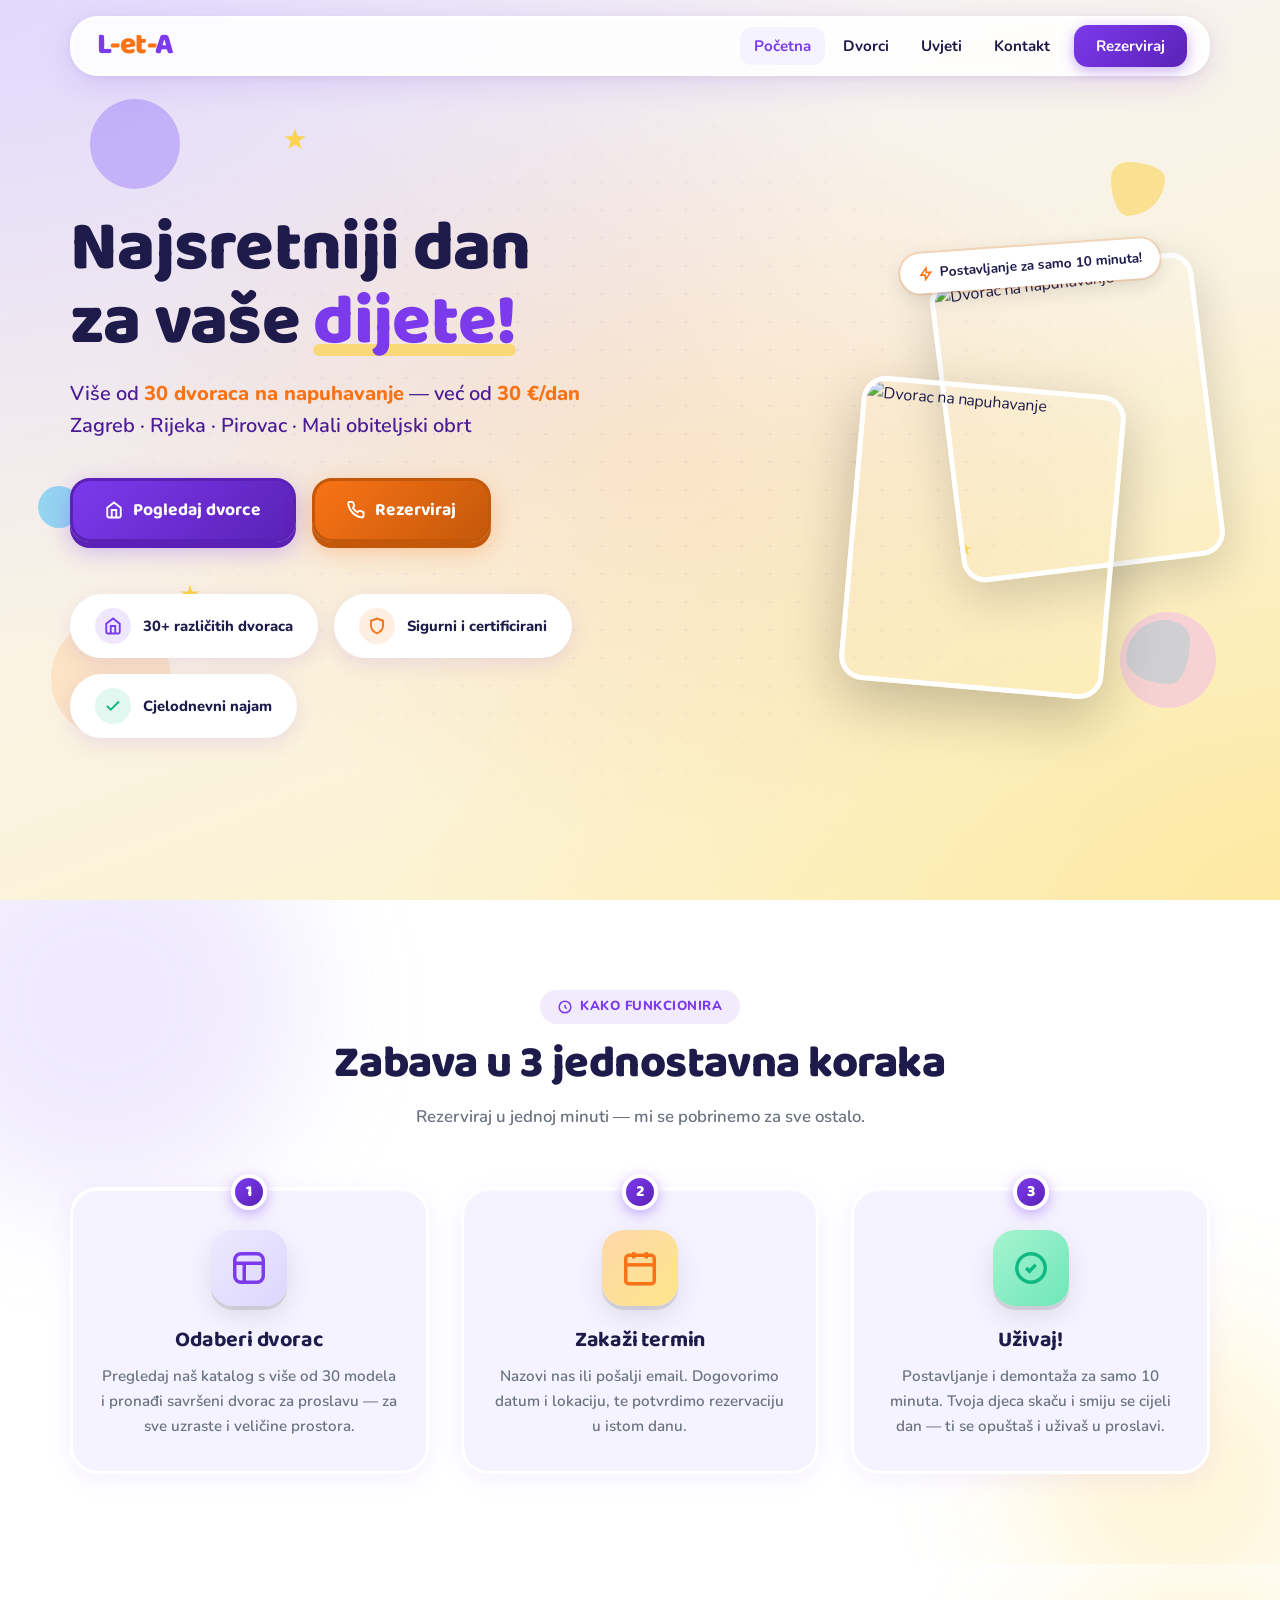
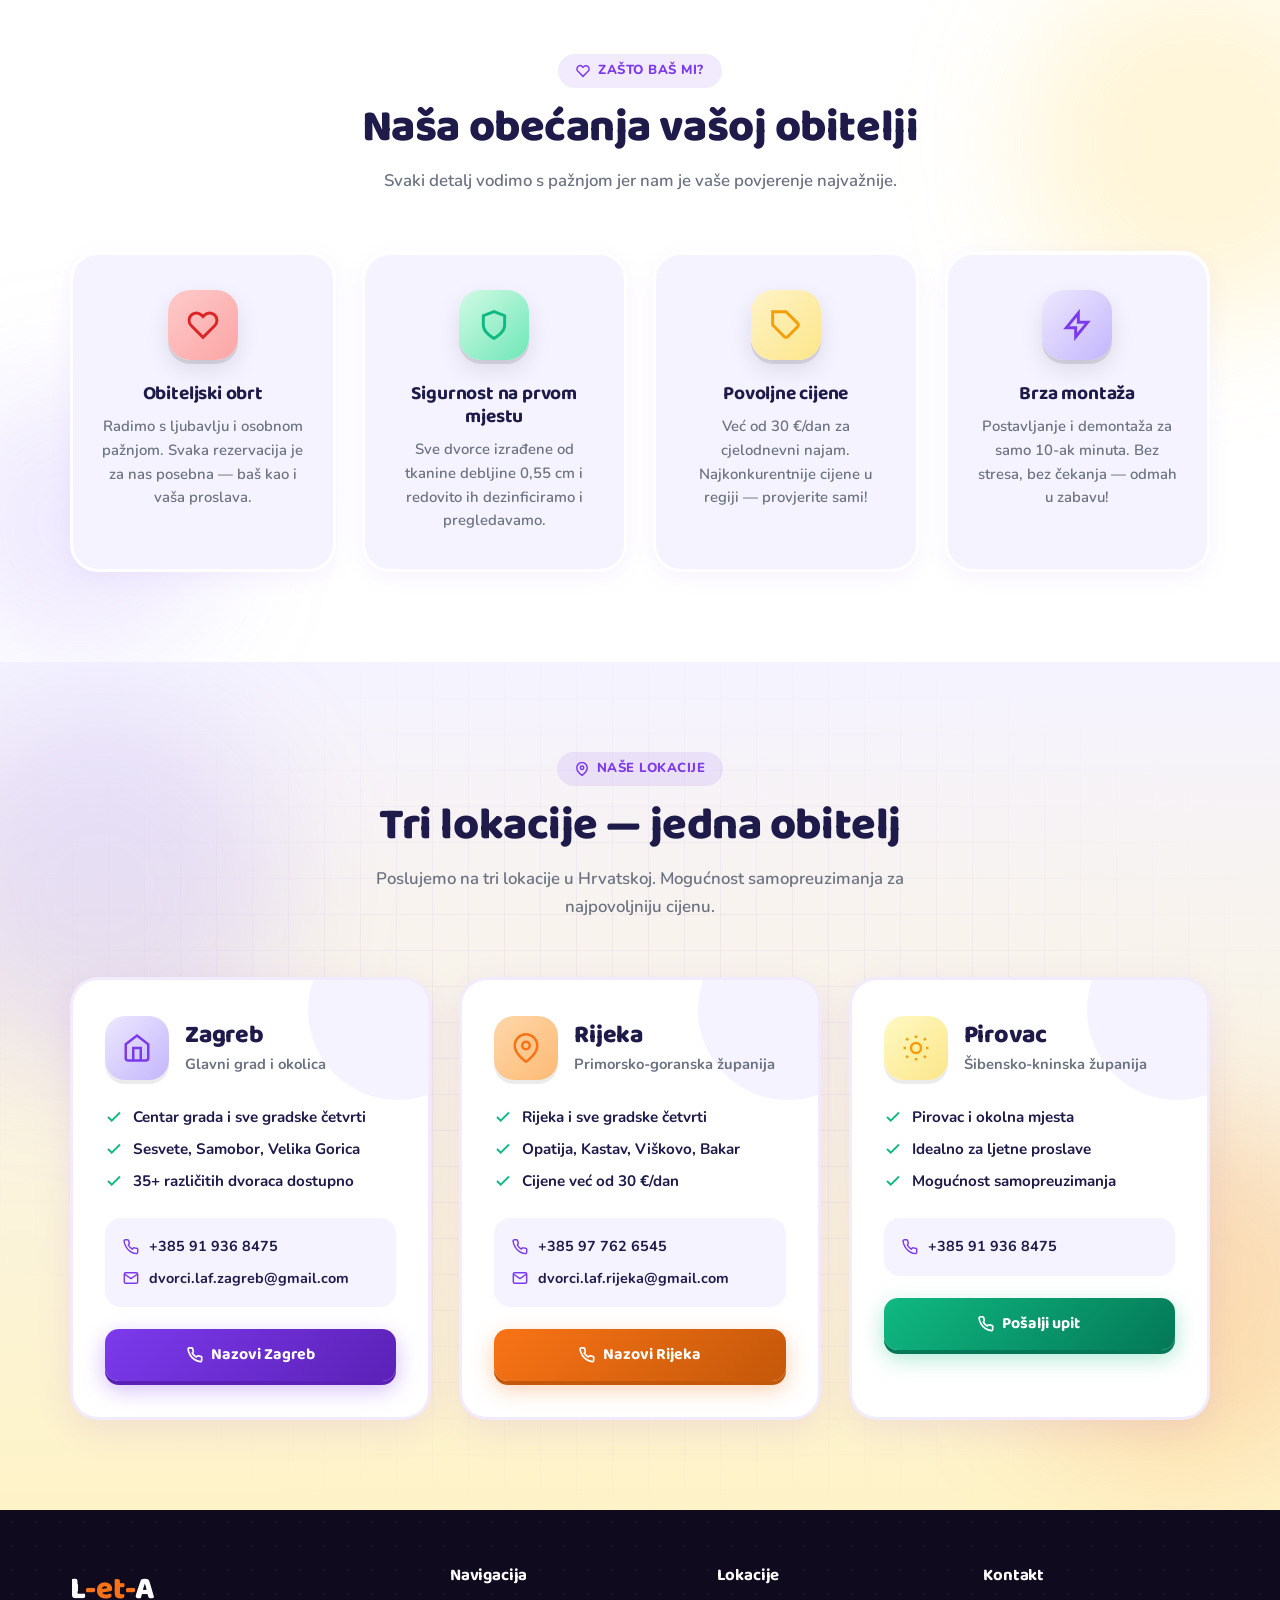
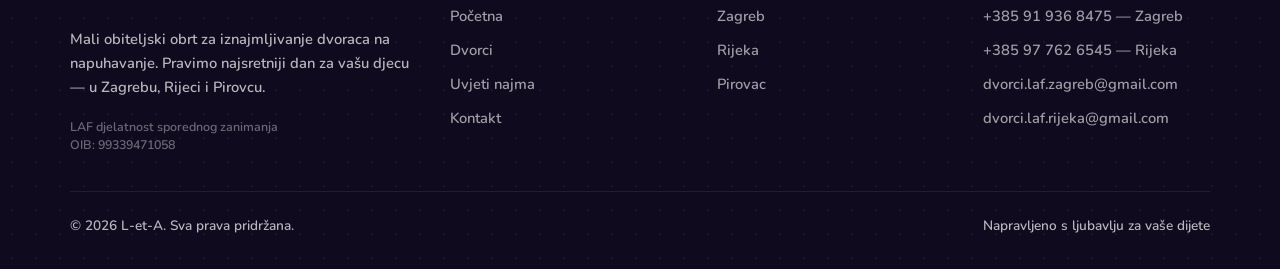
==== index.html @ 86f9cb2e "Add files via upload" ====
<!DOCTYPE html>
<html lang="hr">
<head>
  <meta charset="UTF-8" />
  <meta name="viewport" content="width=device-width, initial-scale=1.0, viewport-fit=cover" />
  <meta name="theme-color" content="#7C3AED" />
  <title>L-et-A — Dvorci na napuhavanje | Zagreb · Rijeka · Pirovac</title>
  <meta name="description" content="Najam dvoraca na napuhavanje od 30€/dan. Više od 30 modela. Postavljanje za 10 minuta. Zagreb, Rijeka i Pirovac." />
  <link rel="preconnect" href="https://fonts.googleapis.com" />
  <link rel="preconnect" href="https://fonts.gstatic.com" crossorigin />
  <link href="https://fonts.googleapis.com/css2?family=Baloo+2:wght@500;600;700;800&family=Nunito:wght@400;500;600;700;800&display=swap&subset=latin-ext" rel="stylesheet" />
  <link rel="stylesheet" href="css/style.css" />
</head>
<body>

  <!-- ─── NAVBAR ─── -->
  <nav class="navbar" id="navbar" aria-label="Glavna navigacija">
    <a href="index.html" class="nav-logo">L<span>-et-</span>A</a>
    <ul class="nav-links" id="navLinks">
      <li><a href="index.html" class="active">Početna</a></li>
      <li><a href="katalog.html">Dvorci</a></li>
      <li><a href="uvjeti.html">Uvjeti</a></li>
      <li><a href="kontakt.html">Kontakt</a></li>
      <li><a href="#footer" class="btn-nav">Rezerviraj</a></li>
    </ul>
    <button class="hamburger" id="hamburger" aria-label="Otvori izbornik" aria-expanded="false" aria-controls="navLinks">
      <span></span><span></span><span></span>
    </button>
  </nav>

  <!-- ─── HERO ─── -->
  <section class="hero" id="pocetna">
    <div class="shape shape-1"></div>
    <div class="shape shape-2"></div>
    <div class="shape shape-3"></div>
    <div class="shape shape-4"></div>
    <div class="shape shape-5"></div>
    <div class="shape shape-6"></div>
    <div class="star" style="top:14%;left:22%;animation-delay:0.3s">
      <svg width="26" height="26" viewBox="0 0 24 24"><path d="M12 2l2.4 7.4H22l-6.2 4.5 2.4 7.4L12 17 5.8 21.3l2.4-7.4L2 9.4h7.6z"/></svg>
    </div>
    <div class="star" style="top:28%;right:19%;animation-delay:1.2s">
      <svg width="18" height="18" viewBox="0 0 24 24"><path d="M12 2l2.4 7.4H22l-6.2 4.5 2.4 7.4L12 17 5.8 21.3l2.4-7.4L2 9.4h7.6z"/></svg>
    </div>
    <div class="star" style="bottom:32%;left:14%;animation-delay:0.8s">
      <svg width="22" height="22" viewBox="0 0 24 24"><path d="M12 2l2.4 7.4H22l-6.2 4.5 2.4 7.4L12 17 5.8 21.3l2.4-7.4L2 9.4h7.6z"/></svg>
    </div>
    <div class="star" style="top:60%;right:24%;animation-delay:1.7s">
      <svg width="16" height="16" viewBox="0 0 24 24"><path d="M12 2l2.4 7.4H22l-6.2 4.5 2.4 7.4L12 17 5.8 21.3l2.4-7.4L2 9.4h7.6z"/></svg>
    </div>

    <div class="hero-layout">

      <div class="hero-content fade-up">
        <h1>Najsretniji dan<br>za vaše <span class="accent">dijete!</span></h1>
        <p>Više od <strong>30 dvoraca na napuhavanje</strong> — već od <strong>30 €/dan</strong><br>Zagreb · Rijeka · Pirovac · Mali obiteljski obrt</p>
        <div class="hero-btns">
          <a href="katalog.html" class="btn-primary">
            <svg width="18" height="18" viewBox="0 0 24 24" fill="none" stroke="currentColor" stroke-width="2.5"><path d="M3 9l9-7 9 7v11a2 2 0 0 1-2 2H5a2 2 0 0 1-2-2z"/><polyline points="9 22 9 12 15 12 15 22"/></svg>
            Pogledaj dvorce
          </a>
          <a href="kontakt.html" class="btn-secondary">
            <svg width="18" height="18" viewBox="0 0 24 24" fill="none" stroke="currentColor" stroke-width="2.5"><path d="M22 16.92v3a2 2 0 0 1-2.18 2 19.79 19.79 0 0 1-8.63-3.07A19.5 19.5 0 0 1 4.69 12 19.79 19.79 0 0 1 1.61 3.41 2 2 0 0 1 3.6 1.21h3a2 2 0 0 1 2 1.72 12.84 12.84 0 0 0 .7 2.81 2 2 0 0 1-.45 2.11L7.91 9a16 16 0 0 0 6 6l1.27-1.27a2 2 0 0 1 2.11-.45 12.84 12.84 0 0 0 2.81.7A2 2 0 0 1 22 16.92z"/></svg>
            Rezerviraj
          </a>
        </div>
        <div class="hero-stats">
          <div class="stat-pill">
            <div class="stat-icon" style="background:rgba(124,58,237,0.12)">
              <svg width="18" height="18" viewBox="0 0 24 24" fill="none" stroke="#7C3AED" stroke-width="2.5"><path d="M3 9l9-7 9 7v11a2 2 0 0 1-2 2H5a2 2 0 0 1-2-2z"/><polyline points="9 22 9 12 15 12 15 22"/></svg>
            </div>
            30+ različitih dvoraca
          </div>
          <div class="stat-pill">
            <div class="stat-icon" style="background:rgba(249,115,22,0.12)">
              <svg width="18" height="18" viewBox="0 0 24 24" fill="none" stroke="#F97316" stroke-width="2.5"><path d="M12 22s8-4 8-10V5l-8-3-8 3v7c0 6 8 10 8 10z"/></svg>
            </div>
            Sigurni i certificirani
          </div>
          <div class="stat-pill">
            <div class="stat-icon" style="background:rgba(16,185,129,0.12)">
              <svg width="18" height="18" viewBox="0 0 24 24" fill="none" stroke="#10B981" stroke-width="2.5"><polyline points="20 6 9 17 4 12"/></svg>
            </div>
            Cjelodnevni najam
          </div>
        </div>
      </div>

      <div class="hero-imgs fade-up" style="transition-delay:0.15s">
        <div class="hero-img-stack">
          <img src="images/hero/dvorac_16_02.jpg" class="hero-img hero-img-back" alt="Dvorac na napuhavanje" loading="eager" />
          <img src="images/hero/dvorac_03_02.jpg" class="hero-img hero-img-front" alt="Dvorac na napuhavanje" loading="eager" />
          <div class="hero-img-badge">
            <svg viewBox="0 0 24 24" fill="none" stroke="currentColor" stroke-width="2.5"><path d="M13 10V3L4 14h7v7l9-11h-7z"/></svg>
            Postavljanje za samo 10 minuta!
          </div>
        </div>
      </div>

    </div>
  </section>

  <!-- ─── HOW IT WORKS ─── -->
  <section class="hiw" id="kako">
    <div class="blob blob-1"></div>
    <div class="blob blob-2"></div>
    <div class="section-inner">
      <div class="section-header fade-up">
        <div class="section-tag">
          <svg width="14" height="14" viewBox="0 0 24 24" fill="none" stroke="currentColor" stroke-width="2.5"><circle cx="12" cy="12" r="10"/><path d="M12 8v4l3 3"/></svg>
          Kako funkcionira
        </div>
        <h2 class="section-title">Zabava u 3 jednostavna koraka</h2>
        <p class="section-sub">Rezerviraj u jednoj minuti — mi se pobrinemo za sve ostalo.</p>
      </div>
      <div class="hiw-grid">
        <div class="hiw-card fade-up" style="transition-delay:0.05s">
          <div class="hiw-step-num">1</div>
          <div class="hiw-icon" style="background:linear-gradient(135deg,#EDE9FE,#DDD6FE)">
            <svg viewBox="0 0 24 24" fill="none" stroke="#7C3AED" stroke-width="2.2"><rect x="3" y="3" width="18" height="18" rx="4"/><path d="M3 9h18M9 21V9"/></svg>
          </div>
          <h3>Odaberi dvorac</h3>
          <p>Pregledaj naš katalog s više od 30 modela i pronađi savršeni dvorac za proslavu — za sve uzraste i veličine prostora.</p>
        </div>
        <div class="hiw-card fade-up" style="transition-delay:0.15s">
          <div class="hiw-step-num">2</div>
          <div class="hiw-icon" style="background:linear-gradient(135deg,#FED7AA,#FDE68A)">
            <svg viewBox="0 0 24 24" fill="none" stroke="#F97316" stroke-width="2.2"><rect x="3" y="4" width="18" height="18" rx="2"/><line x1="16" y1="2" x2="16" y2="6"/><line x1="8" y1="2" x2="8" y2="6"/><line x1="3" y1="10" x2="21" y2="10"/></svg>
          </div>
          <h3>Zakaži termin</h3>
          <p>Nazovi nas ili pošalji email. Dogovorimo datum i lokaciju, te potvrdimo rezervaciju u istom danu.</p>
        </div>
        <div class="hiw-card fade-up" style="transition-delay:0.25s">
          <div class="hiw-step-num">3</div>
          <div class="hiw-icon" style="background:linear-gradient(135deg,#A7F3D0,#6EE7B7)">
            <svg viewBox="0 0 24 24" fill="none" stroke="#10B981" stroke-width="2.2"><path d="M9 12l2 2 4-4m6 2a9 9 0 11-18 0 9 9 0 0118 0z"/></svg>
          </div>
          <h3>Uživaj!</h3>
          <p>Postavljanje i demontaža za samo 10 minuta. Tvoja djeca skaču i smiju se cijeli dan — ti se opuštaš i uživaš u proslavi.</p>
        </div>
      </div>
    </div>
  </section>

  <!-- ─── WHY US ─── -->
  <section class="why">
    <div class="blob blob-1"></div>
    <div class="blob blob-2"></div>
    <div class="section-inner">
      <div class="section-header fade-up">
        <div class="section-tag">
          <svg width="14" height="14" viewBox="0 0 24 24" fill="none" stroke="currentColor" stroke-width="2.5"><path d="M20.84 4.61a5.5 5.5 0 0 0-7.78 0L12 5.67l-1.06-1.06a5.5 5.5 0 0 0-7.78 7.78l1.06 1.06L12 21.23l7.78-7.78 1.06-1.06a5.5 5.5 0 0 0 0-7.78z"/></svg>
          Zašto baš mi?
        </div>
        <h2 class="section-title">Naša obećanja vašoj obitelji</h2>
        <p class="section-sub">Svaki detalj vodimo s pažnjom jer nam je vaše povjerenje najvažnije.</p>
      </div>
      <div class="why-grid">
        <div class="why-card fade-up" style="transition-delay:0.05s">
          <div class="why-icon" style="background:linear-gradient(135deg,#FECACA,#FCA5A5)">
            <svg viewBox="0 0 24 24" fill="none" stroke="#DC2626" stroke-width="2.2"><path d="M20.84 4.61a5.5 5.5 0 0 0-7.78 0L12 5.67l-1.06-1.06a5.5 5.5 0 0 0-7.78 7.78l1.06 1.06L12 21.23l7.78-7.78 1.06-1.06a5.5 5.5 0 0 0 0-7.78z"/></svg>
          </div>
          <h3>Obiteljski obrt</h3>
          <p>Radimo s ljubavlju i osobnom pažnjom. Svaka rezervacija je za nas posebna — baš kao i vaša proslava.</p>
        </div>
        <div class="why-card fade-up" style="transition-delay:0.12s">
          <div class="why-icon" style="background:linear-gradient(135deg,#D1FAE5,#6EE7B7)">
            <svg viewBox="0 0 24 24" fill="none" stroke="#10B981" stroke-width="2.2"><path d="M12 22s8-4 8-10V5l-8-3-8 3v7c0 6 8 10 8 10z"/></svg>
          </div>
          <h3>Sigurnost na prvom mjestu</h3>
          <p>Sve dvorce izrađene od tkanine debljine 0,55 cm i redovito ih dezinficiramo i pregledavamo.</p>
        </div>
        <div class="why-card fade-up" style="transition-delay:0.19s">
          <div class="why-icon" style="background:linear-gradient(135deg,#FEF3C7,#FDE68A)">
            <svg viewBox="0 0 24 24" fill="none" stroke="#F59E0B" stroke-width="2.2"><path d="M20.59 13.41l-7.17 7.17a2 2 0 0 1-2.83 0L2 12V2h10l8.59 8.59a2 2 0 0 1 0 2.82z"/><line x1="7" y1="7" x2="7.01" y2="7"/></svg>
          </div>
          <h3>Povoljne cijene</h3>
          <p>Već od 30 €/dan za cjelodnevni najam. Najkonkurentnije cijene u regiji — provjerite sami!</p>
        </div>
        <div class="why-card fade-up" style="transition-delay:0.26s">
          <div class="why-icon" style="background:linear-gradient(135deg,#EDE9FE,#C4B5FD)">
            <svg viewBox="0 0 24 24" fill="none" stroke="#7C3AED" stroke-width="2.2"><path d="M13 10V3L4 14h7v7l9-11h-7z"/></svg>
          </div>
          <h3>Brza montaža</h3>
          <p>Postavljanje i demontaža za samo 10-ak minuta. Bez stresa, bez čekanja — odmah u zabavu!</p>
        </div>
      </div>
    </div>
  </section>

  <!-- ─── SERVICE AREAS ─── -->
  <section class="areas" id="lokacije">
    <div class="blob blob-1"></div>
    <div class="blob blob-2"></div>
    <div class="section-inner">
      <div class="section-header fade-up">
        <div class="section-tag">
          <svg width="14" height="14" viewBox="0 0 24 24" fill="none" stroke="currentColor" stroke-width="2.5"><path d="M21 10c0 7-9 13-9 13s-9-6-9-13a9 9 0 0 1 18 0z"/><circle cx="12" cy="10" r="3"/></svg>
          Naše lokacije
        </div>
        <h2 class="section-title">Tri lokacije — jedna obitelj</h2>
        <p class="section-sub">Poslujemo na tri lokacije u Hrvatskoj. Mogućnost samopreuzimanja za najpovoljniju cijenu.</p>
      </div>
      <div class="areas-grid">

        <div class="area-card fade-up" style="transition-delay:0.05s">
          <div class="area-card-header">
            <div class="area-icon" style="background:linear-gradient(135deg,#EDE9FE,#C4B5FD)">
              <svg viewBox="0 0 24 24" fill="none" stroke="#7C3AED" stroke-width="2"><path d="M3 9l9-7 9 7v11a2 2 0 0 1-2 2H5a2 2 0 0 1-2-2z"/><polyline points="9 22 9 12 15 12 15 22"/></svg>
            </div>
            <div>
              <h3>Zagreb</h3>
              <p class="area-sub">Glavni grad i okolica</p>
            </div>
          </div>
          <ul class="area-list">
            <li><svg viewBox="0 0 24 24" fill="none" stroke="currentColor" stroke-width="2.5"><polyline points="20 6 9 17 4 12"/></svg>Centar grada i sve gradske četvrti</li>
            <li><svg viewBox="0 0 24 24" fill="none" stroke="currentColor" stroke-width="2.5"><polyline points="20 6 9 17 4 12"/></svg>Sesvete, Samobor, Velika Gorica</li>
            <li><svg viewBox="0 0 24 24" fill="none" stroke="currentColor" stroke-width="2.5"><polyline points="20 6 9 17 4 12"/></svg>35+ različitih dvoraca dostupno</li>
          </ul>
          <div class="area-contact">
            <div class="area-contact-row">
              <svg viewBox="0 0 24 24" fill="none" stroke="currentColor" stroke-width="2.2"><path d="M22 16.92v3a2 2 0 0 1-2.18 2 19.79 19.79 0 0 1-8.63-3.07A19.5 19.5 0 0 1 4.69 12 19.79 19.79 0 0 1 1.61 3.41 2 2 0 0 1 3.6 1.21h3a2 2 0 0 1 2 1.72 12.84 12.84 0 0 0 .7 2.81 2 2 0 0 1-.45 2.11L7.91 9a16 16 0 0 0 6 6l1.27-1.27a2 2 0 0 1 2.11-.45 12.84 12.84 0 0 0 2.81.7A2 2 0 0 1 22 16.92z"/></svg>
              <a href="tel:+385919368475">+385 91 936 8475</a>
            </div>
            <div class="area-contact-row">
              <svg viewBox="0 0 24 24" fill="none" stroke="currentColor" stroke-width="2.2"><path d="M4 4h16c1.1 0 2 .9 2 2v12c0 1.1-.9 2-2 2H4c-1.1 0-2-.9-2-2V6c0-1.1.9-2 2-2z"/><polyline points="22,6 12,13 2,6"/></svg>
              <a href="mailto:dvorci.laf.zagreb@gmail.com">dvorci.laf.zagreb@gmail.com</a>
            </div>
          </div>
          <a href="tel:+385919368475" class="btn-area btn-area-purple">
            <svg width="16" height="16" viewBox="0 0 24 24" fill="none" stroke="currentColor" stroke-width="2.5"><path d="M22 16.92v3a2 2 0 0 1-2.18 2 19.79 19.79 0 0 1-8.63-3.07A19.5 19.5 0 0 1 4.69 12 19.79 19.79 0 0 1 1.61 3.41 2 2 0 0 1 3.6 1.21h3a2 2 0 0 1 2 1.72 12.84 12.84 0 0 0 .7 2.81 2 2 0 0 1-.45 2.11L7.91 9a16 16 0 0 0 6 6l1.27-1.27a2 2 0 0 1 2.11-.45 12.84 12.84 0 0 0 2.81.7A2 2 0 0 1 22 16.92z"/></svg>
            Nazovi Zagreb
          </a>
        </div>

        <div class="area-card fade-up" style="transition-delay:0.15s">
          <div class="area-card-header">
            <div class="area-icon" style="background:linear-gradient(135deg,#FED7AA,#FDBA74)">
              <svg viewBox="0 0 24 24" fill="none" stroke="#F97316" stroke-width="2"><path d="M21 10c0 7-9 13-9 13s-9-6-9-13a9 9 0 0 1 18 0z"/><circle cx="12" cy="10" r="3"/></svg>
            </div>
            <div>
              <h3>Rijeka</h3>
              <p class="area-sub">Primorsko-goranska županija</p>
            </div>
          </div>
          <ul class="area-list">
            <li><svg viewBox="0 0 24 24" fill="none" stroke="currentColor" stroke-width="2.5"><polyline points="20 6 9 17 4 12"/></svg>Rijeka i sve gradske četvrti</li>
            <li><svg viewBox="0 0 24 24" fill="none" stroke="currentColor" stroke-width="2.5"><polyline points="20 6 9 17 4 12"/></svg>Opatija, Kastav, Viškovo, Bakar</li>
            <li><svg viewBox="0 0 24 24" fill="none" stroke="currentColor" stroke-width="2.5"><polyline points="20 6 9 17 4 12"/></svg>Cijene već od 30 €/dan</li>
          </ul>
          <div class="area-contact">
            <div class="area-contact-row">
              <svg viewBox="0 0 24 24" fill="none" stroke="currentColor" stroke-width="2.2"><path d="M22 16.92v3a2 2 0 0 1-2.18 2 19.79 19.79 0 0 1-8.63-3.07A19.5 19.5 0 0 1 4.69 12 19.79 19.79 0 0 1 1.61 3.41 2 2 0 0 1 3.6 1.21h3a2 2 0 0 1 2 1.72 12.84 12.84 0 0 0 .7 2.81 2 2 0 0 1-.45 2.11L7.91 9a16 16 0 0 0 6 6l1.27-1.27a2 2 0 0 1 2.11-.45 12.84 12.84 0 0 0 2.81.7A2 2 0 0 1 22 16.92z"/></svg>
              <a href="tel:+385977626545">+385 97 762 6545</a>
            </div>
            <div class="area-contact-row">
              <svg viewBox="0 0 24 24" fill="none" stroke="currentColor" stroke-width="2.2"><path d="M4 4h16c1.1 0 2 .9 2 2v12c0 1.1-.9 2-2 2H4c-1.1 0-2-.9-2-2V6c0-1.1.9-2 2-2z"/><polyline points="22,6 12,13 2,6"/></svg>
              <a href="mailto:dvorci.laf.rijeka@gmail.com">dvorci.laf.rijeka@gmail.com</a>
            </div>
          </div>
          <a href="tel:+385977626545" class="btn-area btn-area-orange">
            <svg width="16" height="16" viewBox="0 0 24 24" fill="none" stroke="currentColor" stroke-width="2.5"><path d="M22 16.92v3a2 2 0 0 1-2.18 2 19.79 19.79 0 0 1-8.63-3.07A19.5 19.5 0 0 1 4.69 12 19.79 19.79 0 0 1 1.61 3.41 2 2 0 0 1 3.6 1.21h3a2 2 0 0 1 2 1.72 12.84 12.84 0 0 0 .7 2.81 2 2 0 0 1-.45 2.11L7.91 9a16 16 0 0 0 6 6l1.27-1.27a2 2 0 0 1 2.11-.45 12.84 12.84 0 0 0 2.81.7A2 2 0 0 1 22 16.92z"/></svg>
            Nazovi Rijeka
          </a>
        </div>

        <div class="area-card fade-up" style="transition-delay:0.25s">
          <div class="area-card-header">
            <div class="area-icon" style="background:linear-gradient(135deg,#FEF9C3,#FDE68A)">
              <svg viewBox="0 0 24 24" fill="none" stroke="#F59E0B" stroke-width="2"><circle cx="12" cy="12" r="4"/><line x1="12" y1="2" x2="12" y2="4"/><line x1="12" y1="20" x2="12" y2="22"/><line x1="4.22" y1="4.22" x2="5.64" y2="5.64"/><line x1="18.36" y1="18.36" x2="19.78" y2="19.78"/><line x1="2" y1="12" x2="4" y2="12"/><line x1="20" y1="12" x2="22" y2="12"/><line x1="4.22" y1="19.78" x2="5.64" y2="18.36"/><line x1="18.36" y1="5.64" x2="19.78" y2="4.22"/></svg>
            </div>
            <div>
              <h3>Pirovac</h3>
              <p class="area-sub">Šibensko-kninska županija</p>
            </div>
          </div>
          <ul class="area-list">
            <li><svg viewBox="0 0 24 24" fill="none" stroke="currentColor" stroke-width="2.5"><polyline points="20 6 9 17 4 12"/></svg>Pirovac i okolna mjesta</li>
            <li><svg viewBox="0 0 24 24" fill="none" stroke="currentColor" stroke-width="2.5"><polyline points="20 6 9 17 4 12"/></svg>Idealno za ljetne proslave</li>
            <li><svg viewBox="0 0 24 24" fill="none" stroke="currentColor" stroke-width="2.5"><polyline points="20 6 9 17 4 12"/></svg>Mogućnost samopreuzimanja</li>
          </ul>
          <div class="area-contact">
            <div class="area-contact-row">
              <svg viewBox="0 0 24 24" fill="none" stroke="currentColor" stroke-width="2.2"><path d="M22 16.92v3a2 2 0 0 1-2.18 2 19.79 19.79 0 0 1-8.63-3.07A19.5 19.5 0 0 1 4.69 12 19.79 19.79 0 0 1 1.61 3.41 2 2 0 0 1 3.6 1.21h3a2 2 0 0 1 2 1.72 12.84 12.84 0 0 0 .7 2.81 2 2 0 0 1-.45 2.11L7.91 9a16 16 0 0 0 6 6l1.27-1.27a2 2 0 0 1 2.11-.45 12.84 12.84 0 0 0 2.81.7A2 2 0 0 1 22 16.92z"/></svg>
              <a href="tel:+385919368475">+385 91 936 8475</a>
            </div>
          </div>
          <a href="kontakt.html" class="btn-area btn-area-green">
            <svg width="16" height="16" viewBox="0 0 24 24" fill="none" stroke="currentColor" stroke-width="2.5"><path d="M22 16.92v3a2 2 0 0 1-2.18 2 19.79 19.79 0 0 1-8.63-3.07A19.5 19.5 0 0 1 4.69 12 19.79 19.79 0 0 1 1.61 3.41 2 2 0 0 1 3.6 1.21h3a2 2 0 0 1 2 1.72 12.84 12.84 0 0 0 .7 2.81 2 2 0 0 1-.45 2.11L7.91 9a16 16 0 0 0 6 6l1.27-1.27a2 2 0 0 1 2.11-.45 12.84 12.84 0 0 0 2.81.7A2 2 0 0 1 22 16.92z"/></svg>
            Pošalji upit
          </a>
        </div>

      </div>
    </div>
  </section>

  <!-- ─── FOOTER ─── -->
  <footer class="footer" id="footer">
    <div class="footer-inner">
      <div>
        <a href="index.html" class="footer-logo">L<span>-et-</span>A</a>
        <p class="footer-desc">Mali obiteljski obrt za iznajmljivanje dvoraca na napuhavanje. Pravimo najsretniji dan za vašu djecu — u Zagrebu, Rijeci i Pirovcu.</p>
        <p class="footer-business">LAF djelatnost sporednog zanimanja<br>OIB: 99339471058</p>
      </div>
      <div class="footer-col">
        <h4>Navigacija</h4>
        <ul class="footer-links">
          <li><a href="index.html">Početna</a></li>
          <li><a href="katalog.html">Dvorci</a></li>
          <li><a href="uvjeti.html">Uvjeti najma</a></li>
          <li><a href="kontakt.html">Kontakt</a></li>
        </ul>
      </div>
      <div class="footer-col">
        <h4>Lokacije</h4>
        <ul class="footer-links">
          <li><a href="index.html#lokacije">Zagreb</a></li>
          <li><a href="index.html#lokacije">Rijeka</a></li>
          <li><a href="index.html#lokacije">Pirovac</a></li>
        </ul>
      </div>
      <div class="footer-col">
        <h4>Kontakt</h4>
        <ul class="footer-links">
          <li><a href="tel:+385919368475">+385 91 936 8475 — Zagreb</a></li>
          <li><a href="tel:+385977626545">+385 97 762 6545 — Rijeka</a></li>
          <li><a href="mailto:dvorci.laf.zagreb@gmail.com">dvorci.laf.zagreb@gmail.com</a></li>
          <li><a href="mailto:dvorci.laf.rijeka@gmail.com">dvorci.laf.rijeka@gmail.com</a></li>
        </ul>
      </div>
    </div>
    <hr class="footer-divider" />
    <div class="footer-bottom">
      <span>© <span id="year"></span> L-et-A. Sva prava pridržana.</span>
      <span>Napravljeno s ljubavlju za vaše dijete</span>
    </div>
  </footer>

  <script src="js/script.js"></script>
  <script>document.getElementById('year').textContent = new Date().getFullYear();</script>
</body>
</html>
---- css/style.css ----
/* ═══════════════════════════════════════════════
   L-et-A — Shared Stylesheet
   Used across: index, katalog, uvjeti, kontakt
   ═══════════════════════════════════════════════ */

*, *::before, *::after { box-sizing: border-box; margin: 0; padding: 0; }

:root {
  --purple:    #7C3AED;
  --purple-l:  #A78BFA;
  --purple-d:  #5B21B6;
  --purple-xd: #4C1D95;
  --orange:    #F97316;
  --orange-d:  #C4580A;
  --yellow:    #FCD34D;
  --green:     #10B981;
  --green-l:   #6EE7B7;
  --blue:      #38BDF8;
  --pink:      #F0ABFC;
  --bg:        #F5F3FF;
  --bg-2:      #FEF3C7;
  --card-bg:   #FFFFFF;
  --text:      #1E1B4B;
  --text-2:    #4C1D95;
  --muted:     #6B7280;
  --radius:    20px;
  --radius-lg: 28px;
}

html {
  scroll-behavior: smooth;
  -webkit-text-size-adjust: 100%;
}

body {
  font-family: 'Nunito', system-ui, -apple-system, sans-serif;
  background: var(--bg);
  color: var(--text);
  overflow-x: hidden;
  -webkit-font-smoothing: antialiased;
  font-size: 16px;
  line-height: 1.5;
}

h1, h2, h3, h4, h5 {
  font-family: 'Baloo 2', 'Nunito', sans-serif;
  font-weight: 700;
  letter-spacing: -0.01em;
  line-height: 1.2;
}

img { max-width: 100%; display: block; }
button { font-family: inherit; }
a { color: inherit; }

/* ─── NAVBAR ─── */
.navbar {
  position: fixed; top: 16px; left: 50%; transform: translateX(-50%);
  width: calc(100% - 32px); max-width: 1140px;
  background: rgba(255,255,255,0.88);
  backdrop-filter: blur(18px);
  -webkit-backdrop-filter: blur(18px);
  border: 3px solid #fff;
  border-radius: var(--radius-lg);
  box-shadow: 0 8px 32px rgba(124,58,237,0.15), 0 2px 8px rgba(0,0,0,0.06);
  padding: 12px 20px 12px 24px;
  display: flex; align-items: center; justify-content: space-between;
  z-index: 100;
  transition: box-shadow 0.3s, padding 0.3s;
}
.navbar.scrolled {
  box-shadow: 0 14px 44px rgba(124,58,237,0.22), 0 2px 8px rgba(0,0,0,0.08);
  padding: 8px 20px 8px 24px;
}
.nav-logo {
  font-family: 'Baloo 2', sans-serif;
  font-size: 1.85rem; font-weight: 800;
  color: var(--purple);
  text-decoration: none;
  letter-spacing: -0.02em;
  line-height: 1;
}
.nav-logo span { color: var(--orange); }
.nav-links {
  display: flex; align-items: center; gap: 4px;
  list-style: none;
}
.nav-links a {
  text-decoration: none; color: var(--text);
  font-weight: 700; font-size: 0.95rem;
  padding: 9px 14px; border-radius: 12px;
  transition: background 0.2s, color 0.2s;
  cursor: pointer;
  white-space: nowrap;
}
.nav-links a:hover,
.nav-links a.active { background: var(--bg); color: var(--purple); }
.nav-links .btn-nav {
  background: linear-gradient(135deg, var(--purple), var(--purple-d));
  color: #fff !important;
  border-radius: 14px;
  padding: 11px 22px;
  box-shadow: 0 4px 14px rgba(124,58,237,0.4);
  transition: transform 0.2s ease-out, box-shadow 0.2s;
  margin-left: 6px;
}
.nav-links .btn-nav:hover {
  background: linear-gradient(135deg, var(--purple-d), var(--purple-xd));
  color: #fff !important;
  transform: translateY(-2px);
  box-shadow: 0 8px 22px rgba(124,58,237,0.5);
}
.hamburger {
  display: none; flex-direction: column; gap: 5px;
  cursor: pointer; padding: 10px; background: none; border: none;
}
.hamburger span {
  width: 24px; height: 3px;
  background: var(--purple); border-radius: 3px;
  transition: all 0.3s;
}
.hamburger.open span:nth-child(1) { transform: translateY(8px) rotate(45deg); }
.hamburger.open span:nth-child(2) { opacity: 0; }
.hamburger.open span:nth-child(3) { transform: translateY(-8px) rotate(-45deg); }

/* ─── HERO ─── */
.hero {
  min-height: 100vh;
  background:
    radial-gradient(ellipse at top left, rgba(167,139,250,0.25), transparent 50%),
    radial-gradient(ellipse at bottom right, rgba(252,211,77,0.3), transparent 50%),
    radial-gradient(ellipse at center, rgba(249,115,22,0.12), transparent 60%),
    linear-gradient(160deg, #F5F3FF 0%, #FEF3C7 100%);
  display: flex; align-items: center; justify-content: center;
  position: relative; overflow: hidden;
  padding: 130px 24px 80px;
}
.hero::before {
  content: ''; position: absolute; inset: 0;
  background-image: radial-gradient(circle, rgba(124,58,237,0.1) 1.5px, transparent 1.5px);
  background-size: 28px 28px;
  mask-image: radial-gradient(ellipse at center, #000 30%, transparent 70%);
  -webkit-mask-image: radial-gradient(ellipse at center, #000 30%, transparent 70%);
  pointer-events: none;
}
.hero-content {
  text-align: center; max-width: 760px;
  position: relative; z-index: 2;
}
.hero-badge {
  display: inline-flex; align-items: center; gap: 8px;
  background: #fff;
  border: 3px solid var(--yellow);
  border-radius: 50px;
  padding: 9px 22px;
  font-weight: 800; font-size: 0.9rem;
  color: var(--text);
  box-shadow: 0 6px 20px rgba(252,211,77,0.45);
  margin-bottom: 28px;
  animation: float 3s ease-in-out infinite;
}
.hero-badge svg { width: 18px; height: 18px; color: var(--orange); }
.hero h1 {
  font-size: clamp(2.4rem, 6.5vw, 4.4rem);
  font-weight: 800;
  line-height: 1.05;
  color: var(--text);
  margin-bottom: 18px;
}
.hero h1 .accent {
  color: var(--purple);
  position: relative;
  display: inline-block;
}
.hero h1 .accent::after {
  content: '';
  position: absolute; left: 0; right: 0; bottom: 4px;
  height: 12px;
  background: var(--yellow);
  border-radius: 8px;
  z-index: -1;
  opacity: 0.7;
}
.hero p {
  font-size: clamp(1.05rem, 2.4vw, 1.25rem);
  color: var(--text-2); font-weight: 600;
  margin-bottom: 36px; line-height: 1.6;
}
.hero p strong { color: var(--orange); font-weight: 800; }
.hero-btns {
  display: flex; gap: 16px; justify-content: center; flex-wrap: wrap;
}

.btn-primary, .btn-secondary {
  display: inline-flex; align-items: center; gap: 10px;
  text-decoration: none;
  font-family: 'Baloo 2', sans-serif;
  font-size: 1.1rem; font-weight: 700;
  padding: 16px 32px; border-radius: var(--radius);
  transition: transform 0.15s ease-out, box-shadow 0.15s ease-out;
  cursor: pointer;
  border: none;
  min-height: 56px;
  white-space: nowrap;
}
.btn-primary {
  background: linear-gradient(135deg, var(--purple), var(--purple-d));
  color: #fff;
  border: 3px solid var(--purple-d);
  box-shadow: 0 6px 0 var(--purple-d), 0 8px 24px rgba(124,58,237,0.35);
}
.btn-primary:hover { transform: translateY(-3px); box-shadow: 0 9px 0 var(--purple-d), 0 12px 32px rgba(124,58,237,0.45); }
.btn-primary:active { transform: translateY(2px); box-shadow: 0 3px 0 var(--purple-d), 0 4px 16px rgba(124,58,237,0.3); }
.btn-secondary {
  background: linear-gradient(135deg, var(--orange), var(--orange-d));
  color: #fff;
  border: 3px solid var(--orange-d);
  box-shadow: 0 6px 0 var(--orange-d), 0 8px 24px rgba(249,115,22,0.35);
}
.btn-secondary:hover { transform: translateY(-3px); box-shadow: 0 9px 0 var(--orange-d), 0 12px 32px rgba(249,115,22,0.45); }
.btn-secondary:active { transform: translateY(2px); box-shadow: 0 3px 0 var(--orange-d), 0 4px 16px rgba(249,115,22,0.3); }

.hero-stats {
  display: flex; gap: 16px; justify-content: center; flex-wrap: wrap;
  margin-top: 52px;
}
.stat-pill {
  background: #fff;
  border: 3px solid #fff;
  border-radius: 50px;
  padding: 11px 22px;
  display: flex; align-items: center; gap: 12px;
  font-weight: 800; font-size: 0.92rem;
  box-shadow: 0 6px 20px rgba(124,58,237,0.12);
  color: var(--text);
}
.stat-pill .stat-icon {
  width: 36px; height: 36px; border-radius: 50%;
  display: flex; align-items: center; justify-content: center;
  flex-shrink: 0;
}

/* Floating shapes */
.shape {
  position: absolute; border-radius: 50%;
  opacity: 0.55; pointer-events: none;
  filter: blur(0.5px);
}
.shape-1 { width:90px;height:90px; background:var(--purple-l); top:11%; left:7%; animation: float 6s ease-in-out infinite; }
.shape-2 { width:54px;height:54px; background:var(--yellow); top:18%; right:9%; animation: float 4.5s ease-in-out infinite 1s; border-radius: 30% 70% 70% 30% / 30% 30% 70% 70%; }
.shape-3 { width:120px;height:120px; background:#FED7AA; bottom:18%; left:4%; animation: float 7s ease-in-out infinite 0.5s; }
.shape-4 { width:64px;height:64px; background:var(--green-l); opacity:0.45; bottom:24%; right:7%; animation: float 5s ease-in-out infinite 2s; border-radius: 60% 40% 30% 70% / 60% 30% 70% 40%; }
.shape-5 { width:42px;height:42px; background:var(--blue); opacity:0.5; top:54%; left:3%; animation: float 5.5s ease-in-out infinite 1.5s; }
.shape-6 { width:96px;height:96px; background:var(--pink); top:68%; right:5%; animation: float 6.5s ease-in-out infinite 0.8s; opacity:0.4; }
.star { position: absolute; pointer-events: none; animation: twinkle 3s ease-in-out infinite; }
.star svg { fill: var(--yellow); }

@keyframes float {
  0%, 100% { transform: translateY(0) rotate(0deg); }
  50% { transform: translateY(-18px) rotate(8deg); }
}
@keyframes twinkle {
  0%, 100% { opacity: 0.85; transform: scale(1) rotate(0deg); }
  50% { opacity: 0.4; transform: scale(0.85) rotate(20deg); }
}

/* ─── PAGE HEADER (used on subpages: catalog, terms, contact) ─── */
.page-header {
  padding: 150px 24px 70px;
  text-align: center;
  background:
    radial-gradient(ellipse at top left, rgba(167,139,250,0.22), transparent 50%),
    radial-gradient(ellipse at bottom right, rgba(252,211,77,0.25), transparent 50%),
    linear-gradient(160deg, #F5F3FF 0%, #FEF3C7 100%);
  position: relative;
  overflow: hidden;
}
.page-header::before {
  content: ''; position: absolute; inset: 0;
  background-image: radial-gradient(circle, rgba(124,58,237,0.1) 1.5px, transparent 1.5px);
  background-size: 28px 28px;
  mask-image: radial-gradient(ellipse at center, #000 30%, transparent 70%);
  -webkit-mask-image: radial-gradient(ellipse at center, #000 30%, transparent 70%);
  pointer-events: none;
}
.page-header-inner {
  max-width: 800px; margin: 0 auto;
  position: relative; z-index: 2;
}
.page-header h1 {
  font-size: clamp(2.2rem, 5.5vw, 3.6rem);
  font-weight: 800;
  margin-bottom: 16px;
}
.page-header h1 .accent { color: var(--purple); }
.page-header p {
  font-size: clamp(1rem, 2.2vw, 1.2rem);
  color: var(--text-2); font-weight: 600;
  line-height: 1.6;
}
.breadcrumb {
  display: inline-flex; align-items: center; gap: 8px;
  background: #fff;
  border: 3px solid var(--yellow);
  border-radius: 50px;
  padding: 8px 20px;
  font-size: 0.85rem; font-weight: 800;
  color: var(--text);
  box-shadow: 0 6px 20px rgba(252,211,77,0.4);
  margin-bottom: 22px;
  text-decoration: none;
}
.breadcrumb svg { width: 14px; height: 14px; color: var(--purple); }
.breadcrumb a { text-decoration: none; color: var(--purple); }

/* ─── SECTION COMMON ─── */
section { padding: 90px 24px; position: relative; }
.section-inner { max-width: 1140px; margin: 0 auto; position: relative; z-index: 2; }
.section-tag {
  display: inline-flex; align-items: center; gap: 8px;
  background: rgba(124,58,237,0.1);
  color: var(--purple);
  font-weight: 800; font-size: 0.82rem;
  padding: 7px 18px; border-radius: 50px;
  margin-bottom: 14px; text-transform: uppercase; letter-spacing: 0.5px;
}
.section-title {
  font-size: clamp(1.9rem, 4.5vw, 2.8rem);
  font-weight: 800; color: var(--text);
  margin-bottom: 14px; line-height: 1.15;
}
.section-sub {
  font-size: 1.05rem; color: var(--muted);
  font-weight: 600; max-width: 600px;
  line-height: 1.65;
}
.section-header {
  margin-bottom: 56px;
  text-align: center;
  display: flex; flex-direction: column; align-items: center;
}

/* Blob decorations */
.blob {
  position: absolute; border-radius: 50%;
  filter: blur(60px);
  pointer-events: none;
  z-index: 0;
}

/* Fade-in */
.fade-up {
  opacity: 0;
  transform: translateY(32px);
  transition: opacity 0.7s ease, transform 0.7s ease;
}
.fade-up.visible { opacity: 1; transform: translateY(0); }
@media (prefers-reduced-motion: reduce) {
  .fade-up { opacity: 1; transform: none; transition: none; }
  .shape, .star, .hero-badge { animation: none !important; }
  html { scroll-behavior: auto; }
}

/* ─── HOW IT WORKS ─── */
.hiw { background: #fff; overflow: hidden; }
.hiw .blob-1 { width: 400px; height: 400px; background: rgba(167,139,250,0.18); top: -100px; left: -100px; }
.hiw .blob-2 { width: 320px; height: 320px; background: rgba(252,211,77,0.2); bottom: -80px; right: -60px; }
.hiw-grid {
  display: grid;
  grid-template-columns: repeat(auto-fit, minmax(260px, 1fr));
  gap: 32px;
}
.hiw-card {
  background: var(--bg);
  border: 3px solid #fff;
  border-radius: var(--radius-lg);
  padding: 40px 28px 32px;
  text-align: center;
  box-shadow: 0 6px 24px rgba(124,58,237,0.08), inset 0 1px 0 rgba(255,255,255,0.9);
  transition: transform 0.25s ease-out, box-shadow 0.25s;
  position: relative;
}
.hiw-card:hover {
  transform: translateY(-8px);
  box-shadow: 0 18px 44px rgba(124,58,237,0.18), inset 0 1px 0 rgba(255,255,255,0.9);
}
.hiw-step-num {
  position: absolute; top: -16px; left: 50%; transform: translateX(-50%);
  background: linear-gradient(135deg, var(--purple), var(--purple-d));
  color: #fff; font-family: 'Baloo 2', sans-serif;
  font-size: 1rem; font-weight: 800;
  width: 36px; height: 36px;
  border-radius: 50%; display: flex; align-items: center; justify-content: center;
  border: 4px solid #fff;
  box-shadow: 0 4px 14px rgba(124,58,237,0.4);
}
.hiw-icon {
  width: 76px; height: 76px; border-radius: 22px;
  display: flex; align-items: center; justify-content: center;
  margin: 0 auto 22px;
  box-shadow: 0 4px 0 rgba(0,0,0,0.1), 0 10px 28px rgba(0,0,0,0.1);
}
.hiw-icon svg { width: 38px; height: 38px; }
.hiw-card h3 { font-size: 1.35rem; font-weight: 700; margin-bottom: 10px; color: var(--text); }
.hiw-card p { color: var(--muted); font-size: 0.95rem; line-height: 1.65; font-weight: 600; }

/* ─── CATALOG ─── */
.catalog { background: var(--bg); overflow: hidden; }
.catalog::before {
  content: ''; position: absolute; inset: 0;
  background-image: radial-gradient(circle, rgba(124,58,237,0.12) 1.5px, transparent 1.5px);
  background-size: 28px 28px;
  opacity: 0.6;
  pointer-events: none;
}
.catalog .blob-1 { width: 380px; height: 380px; background: rgba(249,115,22,0.18); top: 10%; right: -120px; }
.catalog .blob-2 { width: 320px; height: 320px; background: rgba(167,139,250,0.2); bottom: 5%; left: -80px; }

.catalog-grid {
  display: grid;
  grid-template-columns: repeat(auto-fill, minmax(270px, 1fr));
  gap: 26px;
}
.catalog-card {
  border-radius: var(--radius-lg);
  border: 3px solid rgba(255,255,255,0.65);
  padding: 0;
  color: #fff;
  box-shadow: 0 8px 0 rgba(0,0,0,0.13), 0 18px 40px rgba(0,0,0,0.15);
  transition: transform 0.25s ease-out, box-shadow 0.25s;
  cursor: pointer; position: relative; overflow: hidden;
  display: flex; flex-direction: column;
}
.catalog-card:hover {
  transform: translateY(-10px);
  box-shadow: 0 18px 0 rgba(0,0,0,0.13), 0 30px 60px rgba(0,0,0,0.2);
}
.catalog-card-1 { background: linear-gradient(145deg, #8B5CF6, #5B21B6); }
.catalog-card-2 { background: linear-gradient(145deg, #F97316, #C4580A); }
.catalog-card-3 { background: linear-gradient(145deg, #10B981, #059669); }
.catalog-card-4 { background: linear-gradient(145deg, #0EA5E9, #0369A1); }
.catalog-card-5 { background: linear-gradient(145deg, #EC4899, #BE185D); }
.catalog-card-6 { background: linear-gradient(145deg, #F59E0B, #B45309); }

/* Image area on cards (for when user adds photos) */
.catalog-image {
  width: 100%;
  aspect-ratio: 4/3;
  background: rgba(255,255,255,0.15);
  position: relative;
  overflow: hidden;
  display: flex; align-items: center; justify-content: center;
}
.catalog-image img {
  width: 100%; height: 100%; object-fit: cover;
}
.catalog-image-placeholder {
  display: flex; flex-direction: column; align-items: center; gap: 6px;
  color: rgba(255,255,255,0.7);
  font-size: 0.78rem; font-weight: 700;
}
.catalog-image-placeholder svg { width: 44px; height: 44px; opacity: 0.7; }

.catalog-body {
  padding: 24px 24px 22px;
  display: flex; flex-direction: column; flex: 1;
  position: relative;
}
.catalog-tag {
  position: absolute; top: 12px; right: 12px;
  background: rgba(255,255,255,0.92);
  color: var(--purple-d);
  font-size: 0.7rem; font-weight: 800;
  padding: 5px 12px; border-radius: 20px;
  text-transform: uppercase; letter-spacing: 0.5px;
  z-index: 3;
  box-shadow: 0 2px 8px rgba(0,0,0,0.15);
}
.catalog-card h3 { font-size: 1.35rem; font-weight: 700; margin-bottom: 14px; }
.catalog-meta {
  display: flex; flex-direction: column; gap: 8px;
  margin-bottom: 18px;
}
.catalog-meta-item {
  display: flex; align-items: center; gap: 8px;
  font-size: 0.88rem; font-weight: 700;
  opacity: 0.95;
}
.catalog-meta-item svg { width: 16px; height: 16px; flex-shrink: 0; opacity: 0.85; }
.catalog-price-row {
  display: flex; align-items: baseline; gap: 6px;
  margin-bottom: 4px;
}
.catalog-price {
  font-family: 'Baloo 2', sans-serif;
  font-size: 2.1rem; font-weight: 800;
  line-height: 1;
}
.catalog-price-unit { font-size: 1rem; font-weight: 600; opacity: 0.9; }
.catalog-price-sub { font-size: 0.78rem; opacity: 0.85; font-weight: 700; margin-bottom: 18px; }
.btn-catalog {
  display: block; text-align: center; text-decoration: none;
  background: rgba(255,255,255,0.25);
  border: 2px solid rgba(255,255,255,0.55);
  color: #fff; font-family: 'Baloo 2', sans-serif;
  font-size: 1rem; font-weight: 700;
  padding: 13px 20px; border-radius: 14px;
  transition: background 0.2s, transform 0.15s;
  cursor: pointer;
  margin-top: auto;
}
.btn-catalog:hover { background: rgba(255,255,255,0.4); transform: scale(1.02); }

/* Catalog filter chips */
.catalog-filters {
  display: flex; flex-wrap: wrap; gap: 10px;
  justify-content: center;
  margin-bottom: 44px;
}
.filter-chip {
  background: #fff;
  border: 3px solid var(--bg);
  color: var(--text);
  font-family: 'Baloo 2', sans-serif;
  font-size: 0.92rem; font-weight: 700;
  padding: 10px 20px; border-radius: 50px;
  cursor: pointer;
  transition: all 0.2s;
  box-shadow: 0 4px 14px rgba(124,58,237,0.08);
  min-height: 44px;
}
.filter-chip:hover { transform: translateY(-2px); box-shadow: 0 6px 18px rgba(124,58,237,0.15); }
.filter-chip.active {
  background: linear-gradient(135deg, var(--purple), var(--purple-d));
  color: #fff;
  border-color: var(--purple-d);
  box-shadow: 0 4px 14px rgba(124,58,237,0.4);
}

.catalog-empty {
  grid-column: 1 / -1;
  text-align: center;
  padding: 60px 20px;
  color: var(--muted);
  font-weight: 700;
}

.catalog-cta { text-align: center; margin-top: 48px; }
.catalog-cta-note { font-size: 0.95rem; color: var(--muted); font-weight: 700; margin-bottom: 16px; }
.catalog-cta-note strong { color: var(--purple); }
.btn-outline {
  display: inline-flex; align-items: center; gap: 10px;
  background: #fff;
  color: var(--purple);
  text-decoration: none;
  font-family: 'Baloo 2', sans-serif;
  font-size: 1.05rem; font-weight: 700;
  padding: 14px 28px;
  border-radius: var(--radius);
  border: 3px solid var(--purple);
  box-shadow: 0 5px 0 var(--purple), 0 8px 20px rgba(124,58,237,0.2);
  transition: transform 0.15s, box-shadow 0.15s;
  cursor: pointer;
  min-height: 52px;
}
.btn-outline:hover { transform: translateY(-3px); box-shadow: 0 8px 0 var(--purple), 0 12px 28px rgba(124,58,237,0.3); }

/* ─── WHY US ─── */
.why { background: #fff; overflow: hidden; }
.why .blob-1 { width: 360px; height: 360px; background: rgba(252,211,77,0.22); top: 0; right: -100px; }
.why .blob-2 { width: 280px; height: 280px; background: rgba(167,139,250,0.18); bottom: 0; left: -60px; }
.why-grid {
  display: grid;
  grid-template-columns: repeat(auto-fit, minmax(220px, 1fr));
  gap: 26px;
}
.why-card {
  background: var(--bg);
  border: 3px solid #fff;
  border-radius: var(--radius-lg);
  padding: 36px 26px;
  text-align: center;
  box-shadow: 0 6px 24px rgba(124,58,237,0.06), inset 0 1px 0 rgba(255,255,255,0.95);
  transition: transform 0.25s ease-out, box-shadow 0.25s;
}
.why-card:hover {
  transform: translateY(-8px);
  box-shadow: 0 18px 44px rgba(124,58,237,0.14), inset 0 1px 0 rgba(255,255,255,0.95);
}
.why-icon {
  width: 70px; height: 70px; border-radius: 22px;
  display: flex; align-items: center; justify-content: center;
  margin: 0 auto 22px;
  box-shadow: 0 4px 0 rgba(0,0,0,0.1), 0 10px 24px rgba(0,0,0,0.1);
}
.why-icon svg { width: 32px; height: 32px; }
.why-card h3 { font-size: 1.2rem; font-weight: 700; margin-bottom: 10px; }
.why-card p { color: var(--muted); font-size: 0.93rem; line-height: 1.6; font-weight: 600; }

/* ─── AREAS ─── */
.areas {
  background: linear-gradient(180deg, var(--bg) 0%, #FEF3C7 100%);
  overflow: hidden;
}
.areas::before {
  content: ''; position: absolute; inset: 0;
  background-image:
    linear-gradient(rgba(124,58,237,0.06) 1px, transparent 1px),
    linear-gradient(90deg, rgba(124,58,237,0.06) 1px, transparent 1px);
  background-size: 36px 36px;
  mask-image: radial-gradient(ellipse at center, #000 30%, transparent 80%);
  -webkit-mask-image: radial-gradient(ellipse at center, #000 30%, transparent 80%);
  pointer-events: none;
}
.areas .blob-1 { width: 360px; height: 360px; background: rgba(167,139,250,0.2); top: 5%; left: -80px; }
.areas .blob-2 { width: 360px; height: 360px; background: rgba(249,115,22,0.18); bottom: 5%; right: -80px; }

.areas-grid {
  display: grid;
  grid-template-columns: repeat(auto-fit, minmax(290px, 1fr));
  gap: 28px;
}
.area-card {
  background: #fff;
  border: 3px solid rgba(124,58,237,0.1);
  border-radius: var(--radius-lg);
  padding: 36px 32px;
  box-shadow: 0 10px 36px rgba(124,58,237,0.1);
  transition: transform 0.25s, box-shadow 0.25s;
  position: relative;
  overflow: hidden;
}
.area-card::before {
  content: ''; position: absolute;
  top: -60px; right: -60px;
  width: 180px; height: 180px;
  border-radius: 50%;
  background: var(--bg);
  z-index: 0;
}
.area-card > * { position: relative; z-index: 1; }
.area-card:hover {
  transform: translateY(-8px);
  box-shadow: 0 18px 50px rgba(124,58,237,0.18);
}
.area-card-header {
  display: flex; align-items: center; gap: 16px;
  margin-bottom: 26px;
}
.area-icon {
  width: 64px; height: 64px;
  border-radius: 20px;
  display: flex; align-items: center; justify-content: center;
  flex-shrink: 0;
  box-shadow: 0 4px 0 rgba(0,0,0,0.08);
}
.area-icon svg { width: 30px; height: 30px; }
.area-card h3 { font-size: 1.55rem; font-weight: 800; }
.area-card .area-sub { color: var(--muted); font-size: 0.92rem; font-weight: 700; margin-top: 2px; }
.area-list { list-style: none; margin-bottom: 26px; display: flex; flex-direction: column; gap: 10px; }
.area-list li {
  display: flex; align-items: flex-start; gap: 10px;
  font-size: 0.95rem; font-weight: 700; color: var(--text);
  line-height: 1.45;
}
.area-list li svg { width: 18px; height: 18px; color: var(--green); flex-shrink: 0; margin-top: 2px; }

.area-contact {
  display: flex; flex-direction: column; gap: 10px;
  padding: 18px;
  background: var(--bg);
  border-radius: 16px;
  margin-bottom: 22px;
}
.area-contact-row {
  display: flex; align-items: center; gap: 10px;
  font-size: 0.9rem; font-weight: 700;
  color: var(--text);
}
.area-contact-row svg { width: 16px; height: 16px; color: var(--purple); flex-shrink: 0; }
.area-contact-row a { color: var(--text); text-decoration: none; }
.area-contact-row a:hover { color: var(--purple); }

.btn-area {
  display: inline-flex; align-items: center; justify-content: center;
  gap: 8px;
  text-decoration: none; font-family: 'Baloo 2', sans-serif;
  font-size: 1rem; font-weight: 700;
  padding: 14px 26px; border-radius: 14px;
  transition: transform 0.15s, box-shadow 0.15s;
  cursor: pointer;
  width: 100%;
  min-height: 50px;
}
.btn-area:hover { transform: translateY(-2px); }
.btn-area-purple {
  background: linear-gradient(135deg, var(--purple), var(--purple-d));
  color: #fff;
  box-shadow: 0 4px 0 var(--purple-d), 0 8px 22px rgba(124,58,237,0.35);
}
.btn-area-purple:hover { box-shadow: 0 6px 0 var(--purple-d), 0 12px 30px rgba(124,58,237,0.45); }
.btn-area-orange {
  background: linear-gradient(135deg, var(--orange), var(--orange-d));
  color: #fff;
  box-shadow: 0 4px 0 var(--orange-d), 0 8px 22px rgba(249,115,22,0.35);
}
.btn-area-orange:hover { box-shadow: 0 6px 0 var(--orange-d), 0 12px 30px rgba(249,115,22,0.45); }
.btn-area-green {
  background: linear-gradient(135deg, var(--green), #047857);
  color: #fff;
  box-shadow: 0 4px 0 #047857, 0 8px 22px rgba(16,185,129,0.35);
}
.btn-area-green:hover { box-shadow: 0 6px 0 #047857, 0 12px 30px rgba(16,185,129,0.45); }

/* ─── CONTACT ─── */
.contact {
  background:
    radial-gradient(ellipse at top right, rgba(167,139,250,0.25), transparent 50%),
    radial-gradient(ellipse at bottom left, rgba(249,115,22,0.18), transparent 50%),
    linear-gradient(145deg, #2D1B69 0%, #1E1B4B 50%, #3B0764 100%);
  color: #fff;
  overflow: hidden;
}
.contact::before {
  content: ''; position: absolute; inset: 0;
  background-image: radial-gradient(circle, rgba(255,255,255,0.06) 1.5px, transparent 1.5px);
  background-size: 30px 30px;
  pointer-events: none;
}
.contact .section-tag { background: rgba(167,139,250,0.2); color: #C4B5FD; }
.contact .section-title { color: #fff; }
.contact .section-sub { color: rgba(255,255,255,0.7); }

.contact-grid {
  display: grid;
  grid-template-columns: 1fr 1.2fr;
  gap: 48px;
  align-items: start;
}
.contact-info { display: flex; flex-direction: column; gap: 22px; }
.contact-info-item { display: flex; align-items: flex-start; gap: 16px; }
.contact-info-icon {
  width: 50px; height: 50px; border-radius: 14px;
  background: rgba(167,139,250,0.2);
  border: 2px solid rgba(167,139,250,0.35);
  display: flex; align-items: center; justify-content: center;
  flex-shrink: 0;
}
.contact-info-icon svg { width: 22px; height: 22px; color: #C4B5FD; }
.contact-info-label {
  font-size: 0.78rem; font-weight: 800;
  color: #C4B5FD; text-transform: uppercase;
  letter-spacing: 0.5px; margin-bottom: 4px;
}
.contact-info-value {
  font-size: 1rem; font-weight: 700; color: #fff;
  display: flex; flex-direction: column; gap: 2px;
}
.contact-info-value a { color: #fff; text-decoration: none; transition: color 0.2s; }
.contact-info-value a:hover { color: #C4B5FD; }
.contact-info-value small { font-size: 0.78rem; font-weight: 600; opacity: 0.7; }

.btn-whatsapp {
  display: inline-flex; align-items: center; justify-content: center; gap: 10px;
  background: linear-gradient(135deg, #25D366, #128C7E);
  color: #fff; text-decoration: none;
  font-family: 'Baloo 2', sans-serif;
  font-size: 1.05rem; font-weight: 700;
  padding: 16px 28px; border-radius: 16px;
  box-shadow: 0 4px 0 #0A6657, 0 8px 24px rgba(37,211,102,0.35);
  transition: transform 0.15s, box-shadow 0.15s;
  margin-top: 6px;
  cursor: pointer;
  min-height: 56px;
}
.btn-whatsapp:hover { transform: translateY(-3px); box-shadow: 0 7px 0 #0A6657, 0 12px 32px rgba(37,211,102,0.45); }
.btn-whatsapp svg { width: 22px; height: 22px; flex-shrink: 0; }

.contact-form {
  background: rgba(255,255,255,0.07);
  border: 2px solid rgba(255,255,255,0.14);
  border-radius: var(--radius-lg);
  padding: 36px 32px;
  backdrop-filter: blur(12px);
  -webkit-backdrop-filter: blur(12px);
}
.form-grid { display: grid; grid-template-columns: 1fr 1fr; gap: 16px; }
.form-full { grid-column: 1 / -1; }
.form-group { display: flex; flex-direction: column; gap: 6px; }
.form-group label {
  font-size: 0.82rem; font-weight: 800;
  color: rgba(255,255,255,0.85);
  text-transform: uppercase; letter-spacing: 0.3px;
}
.form-group input,
.form-group textarea,
.form-group select {
  background: rgba(255,255,255,0.1);
  border: 2px solid rgba(255,255,255,0.18);
  border-radius: 12px;
  padding: 13px 16px;
  color: #fff;
  font-family: 'Nunito', sans-serif;
  font-size: 0.95rem; font-weight: 600;
  outline: none;
  transition: border-color 0.2s, background 0.2s;
  width: 100%;
  min-height: 50px;
}
.form-group input::placeholder,
.form-group textarea::placeholder { color: rgba(255,255,255,0.4); }
.form-group input:focus,
.form-group textarea:focus,
.form-group select:focus {
  border-color: #C4B5FD;
  background: rgba(255,255,255,0.15);
}
.form-group textarea { resize: vertical; min-height: 120px; }
.form-group select option { background: #1E1B4B; color: #fff; }
.btn-submit {
  width: 100%;
  background: linear-gradient(135deg, var(--purple), var(--purple-d));
  color: #fff; border: none;
  font-family: 'Baloo 2', sans-serif;
  font-size: 1.1rem; font-weight: 700;
  padding: 17px; border-radius: 14px;
  cursor: pointer;
  box-shadow: 0 4px 0 var(--purple-d), 0 8px 24px rgba(124,58,237,0.4);
  transition: transform 0.15s, box-shadow 0.15s;
  margin-top: 6px;
  min-height: 58px;
}
.btn-submit:hover { transform: translateY(-3px); box-shadow: 0 7px 0 var(--purple-d), 0 12px 32px rgba(124,58,237,0.5); }
.btn-submit:active { transform: translateY(2px); box-shadow: 0 2px 0 var(--purple-d), 0 4px 16px rgba(124,58,237,0.3); }
.btn-submit:disabled { opacity: 0.7; cursor: not-allowed; }

/* ─── TERMS PAGE ─── */
.terms { background: #fff; }
.terms .section-inner { max-width: 1100px; }
.terms-grid {
  display: grid;
  grid-template-columns: repeat(auto-fit, minmax(280px, 1fr));
  gap: 24px;
  margin-bottom: 56px;
}
.term-card {
  background: var(--bg);
  border: 3px solid #fff;
  border-radius: var(--radius-lg);
  padding: 32px 28px;
  box-shadow: 0 6px 24px rgba(124,58,237,0.08);
  transition: transform 0.25s, box-shadow 0.25s;
}
.term-card:hover {
  transform: translateY(-6px);
  box-shadow: 0 16px 40px rgba(124,58,237,0.15);
}
.term-icon {
  width: 60px; height: 60px;
  border-radius: 18px;
  display: flex; align-items: center; justify-content: center;
  margin-bottom: 18px;
  box-shadow: 0 4px 0 rgba(0,0,0,0.08);
}
.term-icon svg { width: 28px; height: 28px; }
.term-card h3 { font-size: 1.2rem; font-weight: 700; margin-bottom: 10px; color: var(--text); }
.term-card p { color: var(--muted); font-size: 0.95rem; line-height: 1.65; font-weight: 600; }

.terms-block {
  background: var(--bg);
  border-radius: var(--radius-lg);
  padding: 40px 36px;
  border: 3px solid #fff;
  box-shadow: 0 6px 24px rgba(124,58,237,0.08);
  margin-bottom: 24px;
}
.terms-block h2 {
  font-size: 1.5rem;
  margin-bottom: 18px;
  color: var(--text);
  display: flex; align-items: center; gap: 12px;
}
.terms-block h2 svg {
  width: 28px; height: 28px;
  color: var(--purple);
  flex-shrink: 0;
}
.terms-block p,
.terms-block li {
  font-size: 1rem;
  line-height: 1.7;
  color: var(--text);
  font-weight: 600;
}
.terms-block p { margin-bottom: 12px; }
.terms-block ul { list-style: none; padding-left: 0; }
.terms-block ul li {
  position: relative;
  padding-left: 28px;
  margin-bottom: 10px;
}
.terms-block ul li::before {
  content: '';
  position: absolute;
  left: 4px; top: 11px;
  width: 8px; height: 8px;
  border-radius: 50%;
  background: var(--purple);
}
.terms-block strong { color: var(--purple-d); font-weight: 800; }

/* ─── TERMS — varijantni layouti ─── */
.terms-section-title {
  font-size: 1.05rem;
  font-weight: 800;
  color: var(--purple);
  text-transform: uppercase;
  letter-spacing: 0.08em;
  margin: 56px 0 20px;
  display: flex;
  align-items: center;
  gap: 14px;
}
.terms-section-title::before,
.terms-section-title::after {
  content: '';
  flex: 1;
  height: 2px;
  background: linear-gradient(90deg, transparent, rgba(124,58,237,0.25), transparent);
}

/* Split layout — slika + tekst */
.terms-split {
  background: var(--bg);
  border-radius: var(--radius-lg);
  border: 3px solid #fff;
  box-shadow: 0 6px 24px rgba(124,58,237,0.08);
  display: grid;
  grid-template-columns: 1fr 1fr;
  gap: 0;
  overflow: hidden;
  margin-bottom: 24px;
}
.terms-split.reverse { direction: rtl; }
.terms-split.reverse > * { direction: ltr; }
.terms-split-content { padding: 44px 40px; }
.terms-split-content h2 {
  font-size: 1.5rem;
  margin-bottom: 18px;
  display: flex; align-items: center; gap: 12px;
  color: var(--text);
}
.terms-split-content h2 svg {
  width: 28px; height: 28px;
  color: var(--purple);
  flex-shrink: 0;
}
.terms-split-content ul { list-style: none; padding-left: 0; }
.terms-split-content li {
  position: relative;
  padding-left: 28px;
  margin-bottom: 10px;
  font-size: 1rem;
  line-height: 1.7;
  font-weight: 600;
  color: var(--text);
}
.terms-split-content li::before {
  content: '';
  position: absolute;
  left: 4px; top: 11px;
  width: 8px; height: 8px;
  border-radius: 50%;
  background: var(--purple);
}
.terms-split-content strong { color: var(--purple-d); font-weight: 800; }

.terms-split-image {
  position: relative;
  min-height: 320px;
  background: linear-gradient(135deg, #EDE9FE 0%, #DDD6FE 100%);
  display: flex;
  align-items: center;
  justify-content: center;
  overflow: hidden;
}
.terms-split-image img {
  width: 100%;
  height: 100%;
  object-fit: cover;
  position: absolute;
  inset: 0;
}
.terms-image-placeholder {
  display: flex;
  flex-direction: column;
  align-items: center;
  gap: 14px;
  color: var(--purple);
  text-align: center;
  padding: 24px;
  z-index: 1;
}
.terms-image-placeholder svg { width: 48px; height: 48px; opacity: 0.5; }

/* Compare grid — vreca | dvorac */
.terms-compare {
  display: grid;
  grid-template-columns: 1fr auto 1fr;
  align-items: stretch;
  padding: 0;
  background: linear-gradient(135deg, #EDE9FE 0%, #DDD6FE 100%);
}
.terms-compare-half {
  position: relative;
  display: flex;
  align-items: center;
  justify-content: center;
  min-height: 320px;
  overflow: hidden;
}
.terms-compare-half img {
  position: absolute;
  inset: 0;
  width: 100%;
  height: 100%;
  object-fit: cover;
}
.terms-compare-arrow {
  display: flex;
  flex-direction: column;
  align-items: center;
  justify-content: center;
  gap: 4px;
  padding: 0 6px;
  background: rgba(255,255,255,0.85);
  color: var(--purple);
  z-index: 2;
  backdrop-filter: blur(4px);
  box-shadow: 0 0 20px rgba(124,58,237,0.15);
}
.terms-compare-arrow svg {
  width: 22px;
  height: 22px;
  display: block;
}
.terms-image-placeholder span {
  font-weight: 700;
  font-size: 0.95rem;
  opacity: 0.75;
}

/* Highlight — sigurnost (purple gradient) */
.terms-highlight {
  background: linear-gradient(135deg, #7C3AED 0%, #6D28D9 100%);
  border-radius: var(--radius-lg);
  padding: 44px 40px;
  color: #fff;
  margin-bottom: 24px;
  box-shadow: 0 12px 36px rgba(124,58,237,0.28);
  position: relative;
  overflow: hidden;
}
.terms-highlight::before {
  content: '';
  position: absolute;
  top: -60px; right: -60px;
  width: 220px; height: 220px;
  border-radius: 50%;
  background: rgba(255,255,255,0.08);
}
.terms-highlight::after {
  content: '';
  position: absolute;
  bottom: -80px; left: -40px;
  width: 180px; height: 180px;
  border-radius: 50%;
  background: rgba(255,255,255,0.06);
}
.terms-highlight h2 {
  font-size: 1.6rem;
  margin-bottom: 22px;
  color: #fff;
  display: flex; align-items: center; gap: 14px;
  position: relative;
}
.terms-highlight h2 svg {
  width: 32px; height: 32px;
  background: rgba(255,255,255,0.15);
  padding: 6px;
  border-radius: 12px;
  flex-shrink: 0;
}
.terms-checks {
  list-style: none;
  padding: 0;
  display: flex;
  flex-direction: column;
  gap: 14px;
  position: relative;
}
.terms-checks li {
  display: flex;
  align-items: center;
  gap: 14px;
  font-size: 1rem;
  line-height: 1.5;
  font-weight: 600;
  color: rgba(255,255,255,0.95);
  padding: 12px 16px;
  background: rgba(255,255,255,0.08);
  border-radius: 14px;
  border: 1px solid rgba(255,255,255,0.12);
}
.terms-checks li svg {
  width: 22px; height: 22px;
  background: rgba(255,255,255,0.18);
  border-radius: 50%;
  padding: 4px;
  flex-shrink: 0;
  margin-top: 2px;
}
.terms-highlight strong { color: #FDE68A; font-weight: 800; }

/* Price cards row */
.terms-prices-wrap {
  background: var(--bg);
  border-radius: var(--radius-lg);
  border: 3px solid #fff;
  box-shadow: 0 6px 24px rgba(124,58,237,0.08);
  padding: 44px 40px;
  margin-bottom: 24px;
}
.terms-prices-wrap h2 {
  font-size: 1.5rem;
  margin-bottom: 6px;
  display: flex; align-items: center; gap: 12px;
  color: var(--text);
}
.terms-prices-wrap h2 svg { width: 28px; height: 28px; color: var(--purple); flex-shrink: 0; }
.terms-prices-sub {
  color: var(--muted);
  font-weight: 600;
  margin-bottom: 26px;
  margin-left: 40px;
}
.terms-prices {
  display: grid;
  grid-template-columns: 1fr 1fr;
  gap: 18px;
  margin-bottom: 22px;
}
.price-card {
  border-radius: var(--radius-md);
  padding: 26px 24px;
  position: relative;
  overflow: hidden;
}
.price-card.zagreb {
  background: linear-gradient(135deg, #EDE9FE 0%, #DDD6FE 100%);
  border: 2px solid #C4B5FD;
}
.price-card.rijeka {
  background: linear-gradient(135deg, #FED7AA 0%, #FDBA74 100%);
  border: 2px solid #FB923C;
}
.price-card-city {
  font-size: 0.85rem;
  font-weight: 800;
  text-transform: uppercase;
  letter-spacing: 0.08em;
  margin-bottom: 8px;
}
.price-card.zagreb .price-card-city { color: #6D28D9; }
.price-card.rijeka .price-card-city { color: #C2410C; }
.price-card-range {
  font-family: 'Baloo 2', sans-serif;
  font-size: 2rem;
  font-weight: 800;
  line-height: 1;
  margin-bottom: 8px;
}
.price-card.zagreb .price-card-range { color: #5B21B6; }
.price-card.rijeka .price-card-range { color: #9A3412; }
.price-card-note { font-size: 0.9rem; font-weight: 600; color: var(--muted); }
.terms-prices-extra {
  font-size: 0.95rem;
  color: var(--muted);
  font-weight: 600;
  padding-top: 18px;
  border-top: 2px dashed rgba(124,58,237,0.2);
  line-height: 1.6;
}
.terms-prices-extra strong { color: var(--purple-d); font-weight: 800; }

/* Location cards */
.terms-locations-title {
  font-size: 1.5rem;
  margin-bottom: 22px;
  display: flex; align-items: center; gap: 12px;
  color: var(--text);
}
.terms-locations-title svg { width: 28px; height: 28px; color: var(--purple); flex-shrink: 0; }
.terms-locations {
  display: grid;
  grid-template-columns: repeat(3, 1fr);
  gap: 18px;
  margin-bottom: 24px;
}
.location-card {
  background: var(--bg);
  border-radius: var(--radius-lg);
  border: 3px solid #fff;
  box-shadow: 0 6px 24px rgba(124,58,237,0.08);
  padding: 28px 24px;
  text-align: center;
  transition: transform 0.25s, box-shadow 0.25s;
}
.location-card:hover {
  transform: translateY(-4px);
  box-shadow: 0 14px 32px rgba(124,58,237,0.15);
}
.location-card-icon {
  width: 56px; height: 56px;
  border-radius: 16px;
  display: flex; align-items: center; justify-content: center;
  margin: 0 auto 14px;
}
.location-card-icon svg { width: 28px; height: 28px; }
.location-card h3 {
  font-size: 1.2rem;
  margin-bottom: 6px;
  color: var(--text);
}
.location-card p {
  font-size: 0.9rem;
  color: var(--muted);
  font-weight: 600;
  line-height: 1.5;
}

@media (max-width: 800px) {
  .terms-split { grid-template-columns: 1fr; }
  .terms-split.reverse { direction: ltr; }
  .terms-split-image { min-height: 220px; order: -1; }
  .terms-split-content { padding: 32px 26px; }
  .terms-highlight { padding: 32px 26px; }
  .terms-checks { grid-template-columns: 1fr; }
  .terms-prices-wrap { padding: 32px 26px; }
  .terms-prices { grid-template-columns: 1fr; }
  .terms-prices-sub { margin-left: 0; }
  .terms-locations { grid-template-columns: 1fr; }
}

/* ─── FOOTER ─── */
.footer {
  background: #0F0A1E;
  color: rgba(255,255,255,0.7);
  padding: 56px 24px 32px;
  position: relative;
  overflow: hidden;
}
.footer::before {
  content: ''; position: absolute; inset: 0;
  background-image: radial-gradient(circle, rgba(167,139,250,0.08) 1px, transparent 1px);
  background-size: 24px 24px;
  pointer-events: none;
}
.footer-inner {
  max-width: 1140px; margin: 0 auto;
  display: grid; grid-template-columns: 1.5fr 1fr 1fr 1fr;
  gap: 40px;
  position: relative;
}
.footer-logo {
  font-family: 'Baloo 2', sans-serif;
  font-size: 1.95rem; font-weight: 800;
  color: #fff; text-decoration: none;
  display: block; margin-bottom: 14px;
}
.footer-logo span { color: var(--orange); }
.footer-desc { font-size: 0.92rem; line-height: 1.65; font-weight: 600; margin-bottom: 18px; }
.footer-business { font-size: 0.78rem; opacity: 0.55; font-weight: 600; line-height: 1.5; }
.footer-col h4 {
  font-family: 'Baloo 2', sans-serif;
  color: #fff; font-size: 1.05rem; font-weight: 700;
  margin-bottom: 18px;
}
.footer-links { list-style: none; display: flex; flex-direction: column; gap: 10px; }
.footer-links a {
  color: rgba(255,255,255,0.6); text-decoration: none;
  font-size: 0.92rem; font-weight: 600;
  transition: color 0.2s;
}
.footer-links a:hover { color: #C4B5FD; }
.footer-divider {
  max-width: 1140px; margin: 36px auto 24px;
  border: none; border-top: 1px solid rgba(255,255,255,0.08);
  position: relative;
}
.footer-bottom {
  max-width: 1140px; margin: 0 auto;
  display: flex; justify-content: space-between; align-items: center;
  flex-wrap: wrap; gap: 10px;
  font-size: 0.85rem; font-weight: 600;
  position: relative;
}

/* ─── RESPONSIVE ─── */
@media (max-width: 960px) {
  .footer-inner { grid-template-columns: 1fr 1fr; }
  .contact-grid { grid-template-columns: 1fr; gap: 36px; }
}

@media (max-width: 768px) {
  section { padding: 70px 20px; }
  .nav-links { display: none; }
  .nav-links.open {
    display: flex; flex-direction: column; gap: 8px; align-items: stretch;
    position: absolute; top: calc(100% + 12px); left: 0; right: 0;
    background: rgba(255,255,255,0.98);
    border: 3px solid rgba(124,58,237,0.18);
    border-radius: var(--radius);
    padding: 20px;
    box-shadow: 0 18px 44px rgba(0,0,0,0.14);
  }
  .nav-links.open li { display: block; }
  .nav-links.open a { display: block; width: 100%; padding: 18px 22px; font-size: 1.1rem; border-radius: 14px; box-sizing: border-box; }
  .nav-links.open .btn-nav { margin-left: 0; margin-top: 8px; text-align: center; padding: 20px 22px; font-size: 1.1rem; }
  .hamburger { display: flex; }
  .navbar { top: 10px; width: calc(100% - 20px); padding: 10px 14px 10px 18px; }
  .nav-logo { font-size: 1.65rem; }
  .hero { padding: 120px 20px 70px; }
  .page-header { padding: 130px 20px 60px; }
  .hero-stats { gap: 10px; margin-top: 40px; }
  .stat-pill { font-size: 0.82rem; padding: 9px 16px; gap: 8px; }
  .stat-pill .stat-icon { width: 30px; height: 30px; }
  .section-header { margin-bottom: 44px; }
  .form-grid { grid-template-columns: 1fr; }
  .footer-inner { grid-template-columns: 1fr; gap: 32px; }
  .area-card { padding: 32px 26px; }
  .terms-block { padding: 32px 26px; }
}

@media (max-width: 480px) {
  section { padding: 60px 16px; }
  .hero { padding: 110px 16px 60px; }
  .page-header { padding: 120px 16px 50px; }
  .hero-btns { flex-direction: column; align-items: stretch; }
  .btn-primary, .btn-secondary { width: 100%; justify-content: center; font-size: 1rem; padding: 15px 20px; }
  .hero-stats { flex-direction: column; align-items: stretch; }
  .stat-pill { justify-content: flex-start; }
  .hiw-card, .why-card { padding: 36px 22px 28px; }
  .area-card { padding: 28px 22px; }
  .contact-form { padding: 28px 22px; }
  .catalog-body { padding: 22px 20px 20px; }
  .terms-block { padding: 28px 22px; }
}

/* Focus rings */
a:focus-visible, button:focus-visible, input:focus-visible, textarea:focus-visible, select:focus-visible {
  outline: 3px solid var(--yellow);
  outline-offset: 3px;
  border-radius: 8px;
}

/* ─── CONTAINER (shared max-width wrapper) ─── */
.container { max-width: 1140px; margin: 0 auto; }

/* ─── CATALOG CARD OVERRIDES (image-first, white body) ─── */
.catalog-card {
  background: #fff;
  color: var(--text);
}
.catalog-card-1,.catalog-card-2,.catalog-card-3,
.catalog-card-4,.catalog-card-5,.catalog-card-6 { background: #fff; }

.catalog-image {
  cursor: pointer;
  background: #EDE9FE;
}
.catalog-image img {
  transition: transform 0.45s ease;
}
.catalog-card:hover .catalog-image img {
  transform: scale(1.05);
}

/* City section headers */
.city-section { margin-bottom: 60px; }
.city-section-header {
  display: flex; align-items: center; gap: 16px;
  margin-bottom: 28px;
}
.city-section-title {
  font-size: clamp(1.5rem, 3.5vw, 2rem);
  font-weight: 800; color: var(--text);
}
.city-section-count {
  background: rgba(124,58,237,0.1);
  color: var(--purple);
  font-size: 0.82rem; font-weight: 800;
  padding: 5px 14px; border-radius: 20px;
}

/* City badge on card */
.city-badge {
  display: inline-flex; align-items: center; gap: 5px;
  padding: 4px 12px; border-radius: 20px;
  font-size: 0.75rem; font-weight: 800;
  text-transform: uppercase; letter-spacing: 0.4px;
  margin-bottom: 10px;
}
.city-badge-zagreb { background: rgba(124,58,237,0.12); color: var(--purple-d); }
.city-badge-rijeka { background: rgba(249,115,22,0.12); color: var(--orange-d); }
.city-badge svg { width: 11px; height: 11px; }

/* Gallery button overlay */
.gallery-btn {
  position: absolute; bottom: 10px; right: 10px;
  background: rgba(0,0,0,0.58);
  backdrop-filter: blur(4px);
  -webkit-backdrop-filter: blur(4px);
  color: #fff; border: 1px solid rgba(255,255,255,0.25);
  font-family: 'Baloo 2', sans-serif;
  font-size: 0.75rem; font-weight: 700;
  padding: 6px 12px; border-radius: 20px;
  cursor: pointer;
  display: inline-flex; align-items: center; gap: 6px;
  transition: background 0.2s;
  z-index: 2;
}
.gallery-btn:hover { background: rgba(0,0,0,0.78); }
.gallery-btn svg { width: 13px; height: 13px; flex-shrink: 0; }

/* Card body text — dark on white */
.catalog-card h3 { color: var(--text); }
.catalog-meta-item { color: var(--muted); opacity: 1; }
.catalog-price { color: var(--purple); }
.catalog-price-unit { color: var(--purple); opacity: 1; }
.catalog-price-sub { color: var(--muted); opacity: 1; }
.catalog-card-header-row {
  display: flex; align-items: flex-start; justify-content: space-between;
  gap: 8px; margin-bottom: 8px;
}
.btn-catalog {
  display: block; text-align: center; text-decoration: none;
  background: linear-gradient(135deg, var(--purple), var(--purple-d));
  border: 3px solid var(--purple-d);
  color: #fff; font-family: 'Baloo 2', sans-serif;
  font-size: 0.95rem; font-weight: 700;
  padding: 12px 20px; border-radius: 14px;
  transition: transform 0.15s, box-shadow 0.15s;
  cursor: pointer;
  margin-top: auto;
  box-shadow: 0 4px 0 var(--purple-d);
}
.btn-catalog:hover { transform: translateY(-2px); box-shadow: 0 6px 0 var(--purple-d), 0 10px 24px rgba(124,58,237,0.3); }

/* ─── LIGHTBOX ─── */
.lightbox {
  position: fixed; inset: 0;
  background: rgba(10,5,30,0.94);
  z-index: 9999;
  display: none;
  flex-direction: column;
  align-items: center; justify-content: center;
  padding: 20px;
  overscroll-behavior: contain;
}
.lightbox.open { display: flex; }

.lb-wrap {
  position: relative;
  max-width: min(92vw, 1020px);
  width: 100%;
  display: flex; flex-direction: column; align-items: center;
}
.lb-img {
  width: 100%;
  max-height: 66vh;
  object-fit: contain;
  border-radius: 14px;
  box-shadow: 0 24px 64px rgba(0,0,0,0.6);
  display: block;
}
.lb-close {
  position: fixed; top: 18px; right: 22px;
  background: rgba(255,255,255,0.14);
  border: 2px solid rgba(255,255,255,0.25);
  color: #fff; font-size: 1.4rem; line-height: 1;
  width: 48px; height: 48px; border-radius: 50%;
  cursor: pointer; display: flex; align-items: center; justify-content: center;
  transition: background 0.2s; z-index: 10;
}
.lb-close:hover { background: rgba(255,255,255,0.28); }
.lb-prev, .lb-next {
  position: fixed; top: 50%; transform: translateY(-50%);
  background: rgba(255,255,255,0.14);
  border: 2px solid rgba(255,255,255,0.25);
  color: #fff; font-size: 1.6rem; line-height: 1;
  width: 52px; height: 52px; border-radius: 50%;
  cursor: pointer; display: flex; align-items: center; justify-content: center;
  transition: background 0.2s; z-index: 10;
}
.lb-prev:hover, .lb-next:hover { background: rgba(255,255,255,0.28); }
.lb-prev { left: 16px; }
.lb-next { right: 16px; }
.lb-prev:disabled, .lb-next:disabled { opacity: 0.3; cursor: default; }

.lb-info {
  display: flex; flex-direction: column; align-items: center;
  gap: 14px; margin-top: 16px;
  width: 100%;
}
.lb-title {
  color: #fff; font-family: 'Baloo 2', sans-serif;
  font-size: 1.1rem; font-weight: 700;
}
.lb-counter {
  color: rgba(255,255,255,0.55);
  font-size: 0.85rem; font-weight: 700;
}
.lb-thumbs {
  display: flex; gap: 8px; flex-wrap: wrap;
  justify-content: center; max-width: 560px;
}
.lb-thumb {
  width: 58px; height: 44px;
  object-fit: cover; border-radius: 8px;
  cursor: pointer; opacity: 0.45;
  border: 2px solid transparent;
  transition: opacity 0.2s, border-color 0.2s, transform 0.15s;
}
.lb-thumb:hover { opacity: 0.75; transform: scale(1.05); }
.lb-thumb.active { opacity: 1; border-color: #fff; }

@media (max-width: 768px) {
  .lb-prev { left: 6px; width: 44px; height: 44px; }
  .lb-next { right: 6px; width: 44px; height: 44px; }
  .lb-close { top: 10px; right: 10px; }
  .lb-img { max-height: 55vh; }
  .lb-thumb { width: 48px; height: 36px; }
}

/* ─── MAP SECTION ─── */
.map-section {
  background: #fff;
  overflow: hidden;
}
.map-embed {
  width: 100%;
  height: 420px;
  border: none;
  border-radius: var(--radius-lg);
  box-shadow: 0 8px 32px rgba(0,0,0,0.1);
  display: block;
  overflow: hidden;
}
@media (max-width: 768px) {
  .map-embed { height: 300px; }
}

/* ─── CONTACT PAGE FIXES ─── */
.contact-info h2, .contact-form h2 {
  font-size: 1.5rem;
  color: #fff;
  margin-bottom: 28px;
}

/* ─── INFO CARD (simplified contact info blocks) ─── */
.info-card {
  background: rgba(255,255,255,0.07);
  border: 2px solid rgba(255,255,255,0.12);
  border-radius: 16px;
  padding: 18px 20px;
}
.info-card h3 {
  font-size: 0.78rem; font-weight: 800;
  color: #C4B5FD; text-transform: uppercase;
  letter-spacing: 0.5px; margin-bottom: 8px;
}
.info-card p, .info-card a {
  font-size: 1rem; font-weight: 700; color: #fff;
  text-decoration: none; line-height: 1.55;
}
.info-card a:hover { color: #C4B5FD; }

/* ─── KONTAKT FORM LABEL STYLE (when using <label> directly) ─── */
.contact-form label {
  display: flex; flex-direction: column; gap: 6px;
  font-size: 0.82rem; font-weight: 800;
  color: rgba(255,255,255,0.85);
  text-transform: uppercase; letter-spacing: 0.3px;
}
.contact-form input,
.contact-form textarea,
.contact-form select {
  background: rgba(255,255,255,0.1);
  border: 2px solid rgba(255,255,255,0.18);
  border-radius: 12px;
  padding: 13px 16px;
  color: #fff;
  font-family: 'Nunito', sans-serif;
  font-size: 0.95rem; font-weight: 600;
  outline: none;
  transition: border-color 0.2s, background 0.2s;
  width: 100%;
  min-height: 50px;
}
.contact-form input::placeholder,
.contact-form textarea::placeholder { color: rgba(255,255,255,0.4); }
.contact-form input:focus,
.contact-form textarea:focus,
.contact-form select:focus {
  border-color: #C4B5FD;
  background: rgba(255,255,255,0.15);
}
.contact-form textarea { resize: vertical; min-height: 110px; }
.contact-form select option { background: #1E1B4B; color: #fff; }
.contact-form-grid {
  display: grid; grid-template-columns: 1fr 1fr; gap: 16px;
}
@media (max-width: 768px) {
  .contact-form-grid { grid-template-columns: 1fr; }
}
.form-full { grid-column: 1 / -1; }

/* ─── SURPRISE BUTTON ─── */
.surprise-bar {
  display: flex; justify-content: center;
  margin-bottom: 44px;
}
.btn-surprise {
  display: inline-flex; align-items: center; gap: 10px;
  background: linear-gradient(135deg, var(--orange), var(--orange-d));
  color: #fff; border: 3px solid var(--orange-d);
  font-family: 'Baloo 2', sans-serif;
  font-size: 1.05rem; font-weight: 700;
  padding: 14px 28px; border-radius: 50px;
  box-shadow: 0 6px 0 var(--orange-d), 0 8px 24px rgba(249,115,22,0.35);
  cursor: pointer;
  transition: transform 0.15s ease-out, box-shadow 0.15s ease-out;
  min-height: 52px;
}
.btn-surprise:hover { transform: translateY(-3px); box-shadow: 0 9px 0 var(--orange-d), 0 14px 32px rgba(249,115,22,0.45); }
.btn-surprise:active { transform: translateY(2px); box-shadow: 0 3px 0 var(--orange-d); }
.btn-surprise svg { width: 22px; height: 22px; flex-shrink: 0; }

/* Spotlight animation on the randomly picked card */
@keyframes card-spotlight {
  0%   { box-shadow: 0 8px 0 rgba(0,0,0,0.13), 0 0 0 0 rgba(249,115,22,0.8); transform: translateY(0) scale(1); }
  20%  { box-shadow: 0 18px 0 rgba(0,0,0,0.13), 0 0 0 14px rgba(249,115,22,0.5); transform: translateY(-12px) scale(1.03); }
  50%  { box-shadow: 0 18px 0 rgba(0,0,0,0.13), 0 0 0 10px rgba(124,58,237,0.4); transform: translateY(-10px) scale(1.03); }
  75%  { box-shadow: 0 12px 0 rgba(0,0,0,0.13), 0 0 0 6px rgba(124,58,237,0.2); transform: translateY(-6px) scale(1.015); }
  100% { box-shadow: 0 8px 0 rgba(0,0,0,0.13), 0 0 0 0 rgba(124,58,237,0); transform: translateY(0) scale(1); }
}
.card-spotlight {
  animation: card-spotlight 2.2s ease-out forwards;
  position: relative; z-index: 5;
}

/* ─── CATALOG COUNT BAR ─── */
.catalog-count-bar {
  text-align: right;
  font-size: 0.88rem; font-weight: 700;
  color: var(--muted);
  margin-bottom: 8px;
}
.catalog-count-bar strong { color: var(--purple); }

/* ─── TERMS PAGE - PAGE HEADER FIX ─── */
.page-header .page-header-inner {
  max-width: 800px; margin: 0 auto;
  position: relative; z-index: 2;
}

/* ─── HERO 2-COLUMN LAYOUT ─── */
.hero-layout {
  display: flex;
  align-items: center;
  justify-content: center;
  gap: 64px;
  max-width: 1140px;
  margin: 0 auto;
  width: 100%;
  position: relative;
  z-index: 2;
}
.hero-layout .hero-content {
  flex: 1;
  text-align: left;
  max-width: none;
  position: static;
}
.hero-layout .hero-btns { justify-content: flex-start; }
.hero-layout .hero-stats { justify-content: flex-start; }
.hero-imgs {
  flex: 0 0 360px;
  position: relative;
  height: 450px;
}
.hero-img-stack { position: relative; width: 100%; height: 100%; }
.hero-img {
  position: absolute;
  width: 265px;
  height: 305px;
  object-fit: cover;
  border-radius: 24px;
  border: 5px solid #fff;
}
.hero-img-back {
  top: 15px; right: 0;
  transform: rotate(-7deg);
  box-shadow: 0 16px 48px rgba(0,0,0,0.16);
}
.hero-img-front {
  bottom: 10px; left: 0;
  transform: rotate(5deg);
  box-shadow: 0 20px 56px rgba(0,0,0,0.22);
  z-index: 2;
}
.hero-img-badge {
  position: absolute;
  top: -4px; left: 50%;
  transform: translateX(-50%) rotate(-4deg);
  z-index: 10;
  background: #fff;
  border-radius: 100px;
  padding: 10px 18px;
  font-family: var(--font-head);
  font-weight: 700;
  font-size: 0.85rem;
  color: var(--text);
  display: inline-flex;
  align-items: center;
  gap: 7px;
  box-shadow: 0 6px 20px rgba(0,0,0,0.12), 0 0 0 2px rgba(249,115,22,0.18);
  white-space: nowrap;
}
.hero-img-badge svg { width: 15px; height: 15px; color: var(--orange); }

@media (max-width: 900px) {
  .hero-layout {
    flex-direction: column-reverse;
    gap: 28px;
    text-align: center;
  }
  .hero-layout .hero-content { text-align: center; }
  .hero-layout .hero-btns { justify-content: center; }
  .hero-layout .hero-stats { justify-content: center; }
  .hero-imgs { flex: none; height: 220px; width: 100%; max-width: 340px; }
  .hero-img { width: 168px; height: 200px; border-width: 4px; }
  .hero-img-back { right: 0; top: 8px; }
  .hero-img-front { left: 0; bottom: 0; }
  .hero-img-badge { font-size: 0.76rem; padding: 7px 14px; top: -14px; }
}

/* ─── CONTACT ACTION CARDS (kontakt.html replace form) ─── */
.contact-actions { display: flex; flex-direction: column; gap: 20px; }
.contact-actions h2 {
  font-size: 1.55rem; font-weight: 800; color: #fff;
  font-family: var(--font-head); margin-bottom: 2px;
}
.contact-actions > p { color: rgba(255,255,255,0.65); font-size: 0.97rem; }
.contact-action-grid {
  display: grid;
  grid-template-columns: 1fr 1fr;
  gap: 12px;
}
.contact-action-card {
  display: flex; flex-direction: column; align-items: flex-start; gap: 5px;
  padding: 20px 22px; border-radius: var(--radius); text-decoration: none;
  transition: transform 0.18s, box-shadow 0.18s;
  border: 1.5px solid rgba(255,255,255,0.1);
}
.contact-action-card:hover { transform: translateY(-3px); box-shadow: 0 14px 32px rgba(0,0,0,0.2); }
.contact-action-card svg { width: 26px; height: 26px; margin-bottom: 4px; }
.cac-label {
  font-size: 0.73rem; font-weight: 700;
  text-transform: uppercase; letter-spacing: 0.07em; opacity: 0.65; color: #fff;
}
.cac-value {
  font-family: var(--font-head); font-weight: 700; font-size: 1rem;
  color: #fff; line-height: 1.2;
}
.contact-action-purple { background: rgba(124,58,237,0.28); }
.contact-action-purple svg { color: #C4B5FD; }
.contact-action-orange { background: rgba(249,115,22,0.22); }
.contact-action-orange svg { color: #FED7AA; }
.contact-action-hours {
  display: flex; align-items: center; gap: 14px;
  padding: 16px 20px; border-radius: var(--radius);
  background: rgba(255,255,255,0.07); border: 1px solid rgba(255,255,255,0.1);
  color: rgba(255,255,255,0.75); font-size: 0.93rem;
}
.contact-action-hours svg { width: 20px; height: 20px; flex-shrink: 0; opacity: 0.5; }
.contact-action-note {
  font-size: 0.82rem; color: rgba(255,255,255,0.45);
  text-align: center; padding-top: 4px;
}
@media (max-width: 520px) {
  .contact-action-grid { grid-template-columns: 1fr; }
}

/* ─── CATALOG: SKELETON LOADER + HOVER PREVIEW ─── */

/* Skeleton shimmer placeholder while image loads */
.catalog-image {
  position: relative;
  overflow: hidden;
}
.catalog-image::before {
  content: '';
  position: absolute; inset: 0; z-index: 0;
  background: linear-gradient(90deg, #ede9fe 0%, #ddd6fe 50%, #ede9fe 100%);
  background-size: 200% 100%;
  animation: skeleton-shimmer 1.4s ease-in-out infinite;
}
.catalog-image.loaded::before { display: none; }
.catalog-image img {
  position: relative; z-index: 1;
  opacity: 0;
  transition: opacity 0.35s ease, transform 0.45s ease;
}
.catalog-image.loaded img { opacity: 1; }
@keyframes skeleton-shimmer {
  0%   { background-position: 200% 0; }
  100% { background-position: -200% 0; }
}

/* Hover preview navigation arrows */
.catalog-image-nav {
  position: absolute;
  top: 50%; transform: translateY(-50%);
  width: 38px; height: 38px;
  background: rgba(255,255,255,0.92);
  border: none; border-radius: 50%;
  display: flex; align-items: center; justify-content: center;
  cursor: pointer; z-index: 5;
  opacity: 0; pointer-events: none;
  box-shadow: 0 4px 14px rgba(0,0,0,0.2);
  transition: opacity 0.2s, transform 0.15s, background 0.15s;
}
.catalog-image-nav.prev { left: 10px; }
.catalog-image-nav.next { right: 10px; }
.catalog-image-nav svg { width: 18px; height: 18px; color: #1e1b4b; }
.catalog-card:hover .catalog-image-nav {
  opacity: 1; pointer-events: auto;
}
.catalog-image-nav:hover {
  background: #fff;
  transform: translateY(-50%) scale(1.1);
}
.catalog-image-nav:active {
  transform: translateY(-50%) scale(0.95);
}

/* Disable zoom-on-hover when cycling images so preview is clearer */
.catalog-card:hover .catalog-image img {
  transform: none;
}

/* Image dot indicator */
.catalog-image-dots {
  position: absolute;
  bottom: 12px; left: 50%;
  transform: translateX(-50%);
  display: flex; gap: 6px;
  background: rgba(0,0,0,0.45);
  padding: 6px 12px;
  border-radius: 100px;
  z-index: 5;
  opacity: 0;
  transition: opacity 0.2s;
  backdrop-filter: blur(4px);
}
.catalog-card:hover .catalog-image-dots { opacity: 1; }
.catalog-image-dots span {
  width: 6px; height: 6px;
  background: rgba(255,255,255,0.5);
  border-radius: 50%;
  transition: background 0.2s, width 0.2s;
}
.catalog-image-dots span.active {
  background: #fff;
  width: 18px;
  border-radius: 100px;
}

/* On touch devices (no hover), always show arrows + dots so they're discoverable */
@media (hover: none) {
  .catalog-image-nav { opacity: 0.85; pointer-events: auto; }
  .catalog-image-dots { opacity: 0.9; }
}
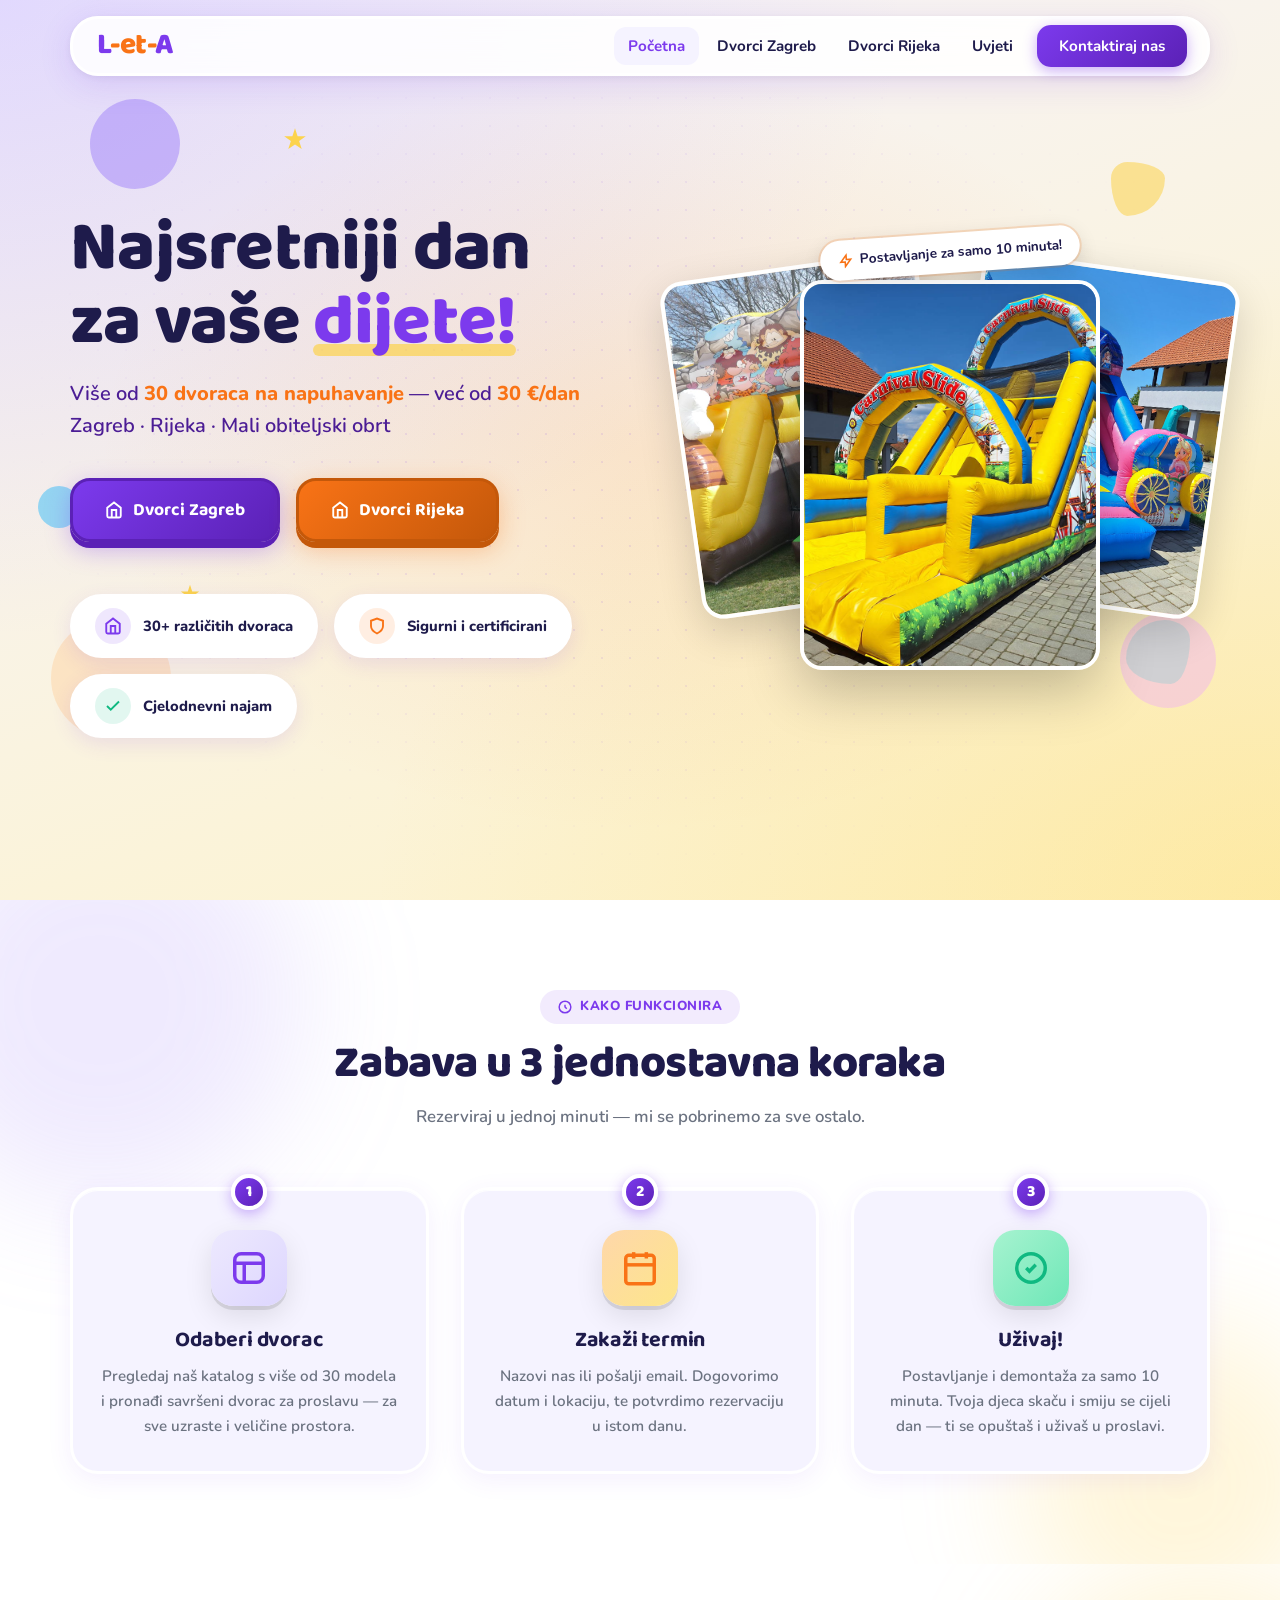
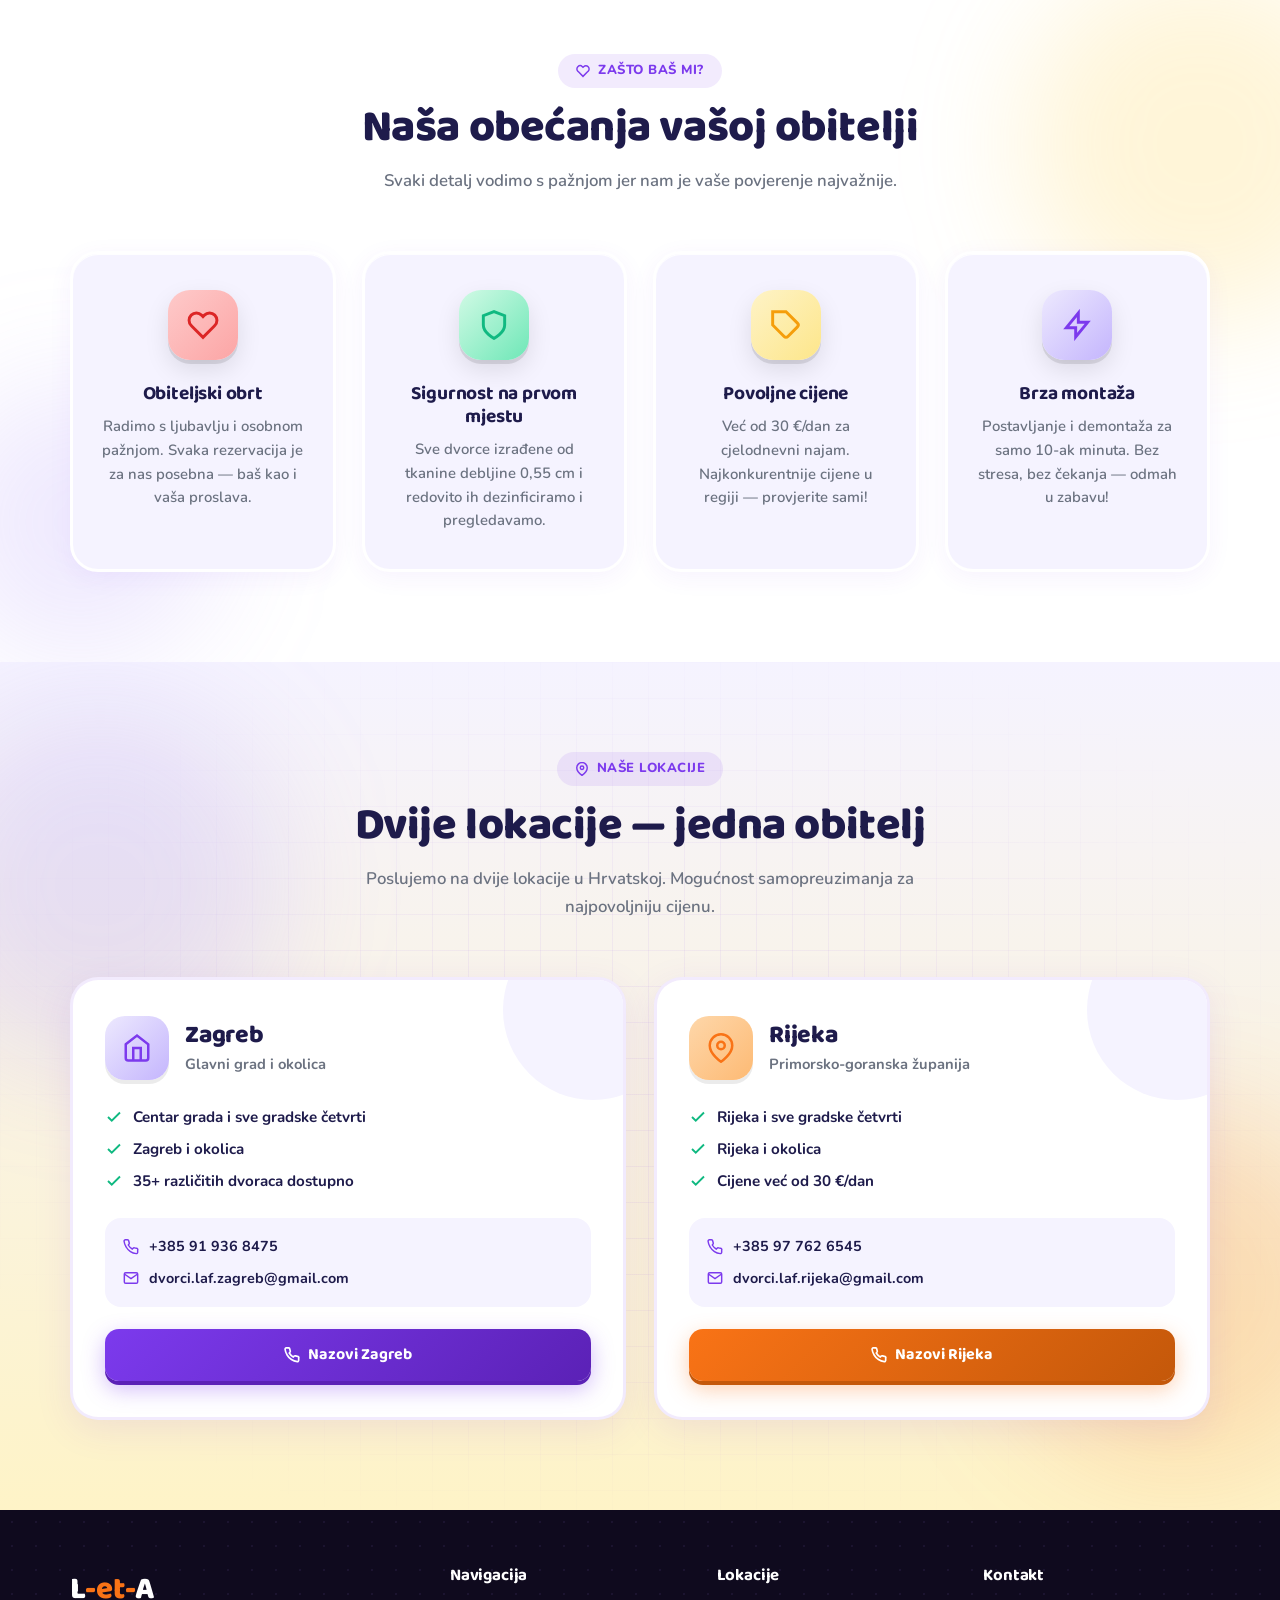
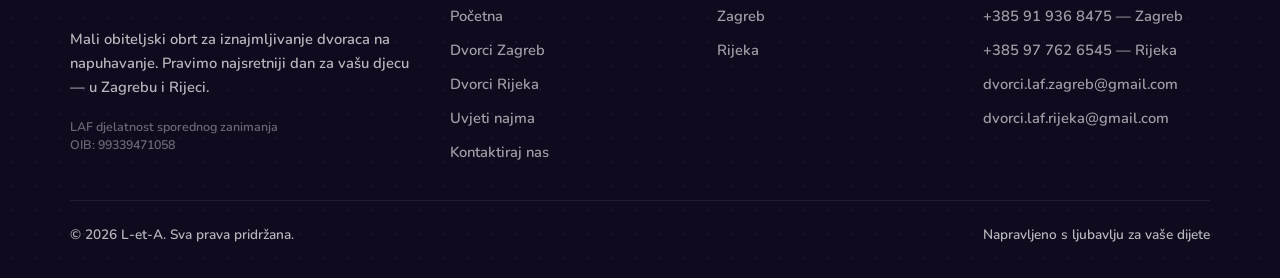
==== commit 09fcef6b: "finalni dodiri" ====
--- a/index.html
+++ b/index.html
@@ -4,8 +4,9 @@
   <meta charset="UTF-8" />
   <meta name="viewport" content="width=device-width, initial-scale=1.0, viewport-fit=cover" />
   <meta name="theme-color" content="#7C3AED" />
-  <title>L-et-A — Dvorci na napuhavanje | Zagreb · Rijeka · Pirovac</title>
-  <meta name="description" content="Najam dvoraca na napuhavanje od 30€/dan. Više od 30 modela. Postavljanje za 10 minuta. Zagreb, Rijeka i Pirovac." />
+  <title>L-et-A — Dvorci na napuhavanje | Zagreb · Rijeka</title>
+  <meta name="description" content="Nudimo vam veliki izbor napuhanaca/dvoraca na napuhavanje. Sigurni smo kako ćete pronaći idealan izbor za cjelodnevnu zabavu vašeg djeteta." />
+  <meta name="keywords" content="napuhanac, dvorac, napuhanci, dvorci, napuhavanje, napuhanac Zagreb, napuhanci Zagreb, napuhanac Rijeka, napuhanci Rijeka, zabava, rođendan, rođendani, priredba, djeca, najam, iznajmljivanje" />
   <link rel="preconnect" href="https://fonts.googleapis.com" />
   <link rel="preconnect" href="https://fonts.gstatic.com" crossorigin />
   <link href="https://fonts.googleapis.com/css2?family=Baloo+2:wght@500;600;700;800&family=Nunito:wght@400;500;600;700;800&display=swap&subset=latin-ext" rel="stylesheet" />
@@ -13,22 +14,20 @@
 </head>
 <body>
 
-  <!-- ─── NAVBAR ─── -->
   <nav class="navbar" id="navbar" aria-label="Glavna navigacija">
     <a href="index.html" class="nav-logo">L<span>-et-</span>A</a>
     <ul class="nav-links" id="navLinks">
       <li><a href="index.html" class="active">Početna</a></li>
-      <li><a href="katalog.html">Dvorci</a></li>
+      <li><a href="katalog.html#zagreb">Dvorci Zagreb</a></li>
+      <li><a href="katalog.html#rijeka">Dvorci Rijeka</a></li>
       <li><a href="uvjeti.html">Uvjeti</a></li>
-      <li><a href="kontakt.html">Kontakt</a></li>
-      <li><a href="#footer" class="btn-nav">Rezerviraj</a></li>
+      <li><a href="kontakt.html" class="btn-nav">Kontaktiraj nas</a></li>
     </ul>
     <button class="hamburger" id="hamburger" aria-label="Otvori izbornik" aria-expanded="false" aria-controls="navLinks">
       <span></span><span></span><span></span>
     </button>
   </nav>
 
-  <!-- ─── HERO ─── -->
   <section class="hero" id="pocetna">
     <div class="shape shape-1"></div>
     <div class="shape shape-2"></div>
@@ -53,15 +52,15 @@
 
       <div class="hero-content fade-up">
         <h1>Najsretniji dan<br>za vaše <span class="accent">dijete!</span></h1>
-        <p>Više od <strong>30 dvoraca na napuhavanje</strong> — već od <strong>30 €/dan</strong><br>Zagreb · Rijeka · Pirovac · Mali obiteljski obrt</p>
+        <p>Više od <strong>30 dvoraca na napuhavanje</strong> — već od <strong>30 €/dan</strong><br>Zagreb · Rijeka · Mali obiteljski obrt</p>
         <div class="hero-btns">
-          <a href="katalog.html" class="btn-primary">
+          <a href="katalog.html#zagreb" class="btn-primary">
             <svg width="18" height="18" viewBox="0 0 24 24" fill="none" stroke="currentColor" stroke-width="2.5"><path d="M3 9l9-7 9 7v11a2 2 0 0 1-2 2H5a2 2 0 0 1-2-2z"/><polyline points="9 22 9 12 15 12 15 22"/></svg>
-            Pogledaj dvorce
+            Dvorci Zagreb
           </a>
-          <a href="kontakt.html" class="btn-secondary">
-            <svg width="18" height="18" viewBox="0 0 24 24" fill="none" stroke="currentColor" stroke-width="2.5"><path d="M22 16.92v3a2 2 0 0 1-2.18 2 19.79 19.79 0 0 1-8.63-3.07A19.5 19.5 0 0 1 4.69 12 19.79 19.79 0 0 1 1.61 3.41 2 2 0 0 1 3.6 1.21h3a2 2 0 0 1 2 1.72 12.84 12.84 0 0 0 .7 2.81 2 2 0 0 1-.45 2.11L7.91 9a16 16 0 0 0 6 6l1.27-1.27a2 2 0 0 1 2.11-.45 12.84 12.84 0 0 0 2.81.7A2 2 0 0 1 22 16.92z"/></svg>
-            Rezerviraj
+          <a href="katalog.html#rijeka" class="btn-secondary">
+            <svg width="18" height="18" viewBox="0 0 24 24" fill="none" stroke="currentColor" stroke-width="2.5"><path d="M3 9l9-7 9 7v11a2 2 0 0 1-2 2H5a2 2 0 0 1-2-2z"/><polyline points="9 22 9 12 15 12 15 22"/></svg>
+            Dvorci Rijeka
           </a>
         </div>
         <div class="hero-stats">
@@ -88,8 +87,9 @@
 
       <div class="hero-imgs fade-up" style="transition-delay:0.15s">
         <div class="hero-img-stack">
-          <img src="images/hero/dvorac_16_02.jpg" class="hero-img hero-img-back" alt="Dvorac na napuhavanje" loading="eager" />
-          <img src="images/hero/dvorac_03_02.jpg" class="hero-img hero-img-front" alt="Dvorac na napuhavanje" loading="eager" />
+          <img src="images/hero/hero3.jpg" class="hero-img hero-img-left" alt="Dvorac na napuhavanje" loading="eager" style="transform:rotate(-8deg) scaleX(-1)" />
+          <img src="images/hero/hero1.jpg" class="hero-img hero-img-center" alt="Dvorac na napuhavanje" loading="eager" />
+          <img src="images/hero/hero2.jpg" class="hero-img hero-img-right" alt="Dvorac na napuhavanje" loading="eager" />
           <div class="hero-img-badge">
             <svg viewBox="0 0 24 24" fill="none" stroke="currentColor" stroke-width="2.5"><path d="M13 10V3L4 14h7v7l9-11h-7z"/></svg>
             Postavljanje za samo 10 minuta!
@@ -100,7 +100,6 @@
     </div>
   </section>
 
-  <!-- ─── HOW IT WORKS ─── -->
   <section class="hiw" id="kako">
     <div class="blob blob-1"></div>
     <div class="blob blob-2"></div>
@@ -142,7 +141,6 @@
     </div>
   </section>
 
-  <!-- ─── WHY US ─── -->
   <section class="why">
     <div class="blob blob-1"></div>
     <div class="blob blob-2"></div>
@@ -188,7 +186,6 @@
     </div>
   </section>
 
-  <!-- ─── SERVICE AREAS ─── -->
   <section class="areas" id="lokacije">
     <div class="blob blob-1"></div>
     <div class="blob blob-2"></div>
@@ -198,12 +195,12 @@
           <svg width="14" height="14" viewBox="0 0 24 24" fill="none" stroke="currentColor" stroke-width="2.5"><path d="M21 10c0 7-9 13-9 13s-9-6-9-13a9 9 0 0 1 18 0z"/><circle cx="12" cy="10" r="3"/></svg>
           Naše lokacije
         </div>
-        <h2 class="section-title">Tri lokacije — jedna obitelj</h2>
-        <p class="section-sub">Poslujemo na tri lokacije u Hrvatskoj. Mogućnost samopreuzimanja za najpovoljniju cijenu.</p>
+        <h2 class="section-title">Dvije lokacije — jedna obitelj</h2>
+        <p class="section-sub">Poslujemo na dvije lokacije u Hrvatskoj. Mogućnost samopreuzimanja za najpovoljniju cijenu.</p>
       </div>
       <div class="areas-grid">
 
-        <div class="area-card fade-up" style="transition-delay:0.05s">
+        <div class="area-card fade-up" id="lokacija-zagreb" style="transition-delay:0.05s">
           <div class="area-card-header">
             <div class="area-icon" style="background:linear-gradient(135deg,#EDE9FE,#C4B5FD)">
               <svg viewBox="0 0 24 24" fill="none" stroke="#7C3AED" stroke-width="2"><path d="M3 9l9-7 9 7v11a2 2 0 0 1-2 2H5a2 2 0 0 1-2-2z"/><polyline points="9 22 9 12 15 12 15 22"/></svg>
@@ -215,7 +212,7 @@
           </div>
           <ul class="area-list">
             <li><svg viewBox="0 0 24 24" fill="none" stroke="currentColor" stroke-width="2.5"><polyline points="20 6 9 17 4 12"/></svg>Centar grada i sve gradske četvrti</li>
-            <li><svg viewBox="0 0 24 24" fill="none" stroke="currentColor" stroke-width="2.5"><polyline points="20 6 9 17 4 12"/></svg>Sesvete, Samobor, Velika Gorica</li>
+            <li><svg viewBox="0 0 24 24" fill="none" stroke="currentColor" stroke-width="2.5"><polyline points="20 6 9 17 4 12"/></svg>Zagreb i okolica</li>
             <li><svg viewBox="0 0 24 24" fill="none" stroke="currentColor" stroke-width="2.5"><polyline points="20 6 9 17 4 12"/></svg>35+ različitih dvoraca dostupno</li>
           </ul>
           <div class="area-contact">
@@ -234,7 +231,7 @@
           </a>
         </div>
 
-        <div class="area-card fade-up" style="transition-delay:0.15s">
+        <div class="area-card fade-up" id="lokacija-rijeka" style="transition-delay:0.15s">
           <div class="area-card-header">
             <div class="area-icon" style="background:linear-gradient(135deg,#FED7AA,#FDBA74)">
               <svg viewBox="0 0 24 24" fill="none" stroke="#F97316" stroke-width="2"><path d="M21 10c0 7-9 13-9 13s-9-6-9-13a9 9 0 0 1 18 0z"/><circle cx="12" cy="10" r="3"/></svg>
@@ -246,7 +243,7 @@
           </div>
           <ul class="area-list">
             <li><svg viewBox="0 0 24 24" fill="none" stroke="currentColor" stroke-width="2.5"><polyline points="20 6 9 17 4 12"/></svg>Rijeka i sve gradske četvrti</li>
-            <li><svg viewBox="0 0 24 24" fill="none" stroke="currentColor" stroke-width="2.5"><polyline points="20 6 9 17 4 12"/></svg>Opatija, Kastav, Viškovo, Bakar</li>
+            <li><svg viewBox="0 0 24 24" fill="none" stroke="currentColor" stroke-width="2.5"><polyline points="20 6 9 17 4 12"/></svg>Rijeka i okolica</li>
             <li><svg viewBox="0 0 24 24" fill="none" stroke="currentColor" stroke-width="2.5"><polyline points="20 6 9 17 4 12"/></svg>Cijene već od 30 €/dan</li>
           </ul>
           <div class="area-contact">
@@ -265,60 +262,32 @@
           </a>
         </div>
 
-        <div class="area-card fade-up" style="transition-delay:0.25s">
-          <div class="area-card-header">
-            <div class="area-icon" style="background:linear-gradient(135deg,#FEF9C3,#FDE68A)">
-              <svg viewBox="0 0 24 24" fill="none" stroke="#F59E0B" stroke-width="2"><circle cx="12" cy="12" r="4"/><line x1="12" y1="2" x2="12" y2="4"/><line x1="12" y1="20" x2="12" y2="22"/><line x1="4.22" y1="4.22" x2="5.64" y2="5.64"/><line x1="18.36" y1="18.36" x2="19.78" y2="19.78"/><line x1="2" y1="12" x2="4" y2="12"/><line x1="20" y1="12" x2="22" y2="12"/><line x1="4.22" y1="19.78" x2="5.64" y2="18.36"/><line x1="18.36" y1="5.64" x2="19.78" y2="4.22"/></svg>
-            </div>
-            <div>
-              <h3>Pirovac</h3>
-              <p class="area-sub">Šibensko-kninska županija</p>
-            </div>
-          </div>
-          <ul class="area-list">
-            <li><svg viewBox="0 0 24 24" fill="none" stroke="currentColor" stroke-width="2.5"><polyline points="20 6 9 17 4 12"/></svg>Pirovac i okolna mjesta</li>
-            <li><svg viewBox="0 0 24 24" fill="none" stroke="currentColor" stroke-width="2.5"><polyline points="20 6 9 17 4 12"/></svg>Idealno za ljetne proslave</li>
-            <li><svg viewBox="0 0 24 24" fill="none" stroke="currentColor" stroke-width="2.5"><polyline points="20 6 9 17 4 12"/></svg>Mogućnost samopreuzimanja</li>
-          </ul>
-          <div class="area-contact">
-            <div class="area-contact-row">
-              <svg viewBox="0 0 24 24" fill="none" stroke="currentColor" stroke-width="2.2"><path d="M22 16.92v3a2 2 0 0 1-2.18 2 19.79 19.79 0 0 1-8.63-3.07A19.5 19.5 0 0 1 4.69 12 19.79 19.79 0 0 1 1.61 3.41 2 2 0 0 1 3.6 1.21h3a2 2 0 0 1 2 1.72 12.84 12.84 0 0 0 .7 2.81 2 2 0 0 1-.45 2.11L7.91 9a16 16 0 0 0 6 6l1.27-1.27a2 2 0 0 1 2.11-.45 12.84 12.84 0 0 0 2.81.7A2 2 0 0 1 22 16.92z"/></svg>
-              <a href="tel:+385919368475">+385 91 936 8475</a>
-            </div>
-          </div>
-          <a href="kontakt.html" class="btn-area btn-area-green">
-            <svg width="16" height="16" viewBox="0 0 24 24" fill="none" stroke="currentColor" stroke-width="2.5"><path d="M22 16.92v3a2 2 0 0 1-2.18 2 19.79 19.79 0 0 1-8.63-3.07A19.5 19.5 0 0 1 4.69 12 19.79 19.79 0 0 1 1.61 3.41 2 2 0 0 1 3.6 1.21h3a2 2 0 0 1 2 1.72 12.84 12.84 0 0 0 .7 2.81 2 2 0 0 1-.45 2.11L7.91 9a16 16 0 0 0 6 6l1.27-1.27a2 2 0 0 1 2.11-.45 12.84 12.84 0 0 0 2.81.7A2 2 0 0 1 22 16.92z"/></svg>
-            Pošalji upit
-          </a>
-        </div>
-
       </div>
     </div>
   </section>
 
-  <!-- ─── FOOTER ─── -->
   <footer class="footer" id="footer">
     <div class="footer-inner">
       <div>
         <a href="index.html" class="footer-logo">L<span>-et-</span>A</a>
-        <p class="footer-desc">Mali obiteljski obrt za iznajmljivanje dvoraca na napuhavanje. Pravimo najsretniji dan za vašu djecu — u Zagrebu, Rijeci i Pirovcu.</p>
+        <p class="footer-desc">Mali obiteljski obrt za iznajmljivanje dvoraca na napuhavanje. Pravimo najsretniji dan za vašu djecu — u Zagrebu i Rijeci.</p>
         <p class="footer-business">LAF djelatnost sporednog zanimanja<br>OIB: 99339471058</p>
       </div>
       <div class="footer-col">
         <h4>Navigacija</h4>
         <ul class="footer-links">
           <li><a href="index.html">Početna</a></li>
-          <li><a href="katalog.html">Dvorci</a></li>
+          <li><a href="katalog.html#zagreb">Dvorci Zagreb</a></li>
+          <li><a href="katalog.html#rijeka">Dvorci Rijeka</a></li>
           <li><a href="uvjeti.html">Uvjeti najma</a></li>
-          <li><a href="kontakt.html">Kontakt</a></li>
+          <li><a href="kontakt.html">Kontaktiraj nas</a></li>
         </ul>
       </div>
       <div class="footer-col">
         <h4>Lokacije</h4>
         <ul class="footer-links">
-          <li><a href="index.html#lokacije">Zagreb</a></li>
-          <li><a href="index.html#lokacije">Rijeka</a></li>
-          <li><a href="index.html#lokacije">Pirovac</a></li>
+          <li><a href="kontakt.html#zagreb">Zagreb</a></li>
+          <li><a href="kontakt.html#rijeka">Rijeka</a></li>
         </ul>
       </div>
       <div class="footer-col">
--- a/css/style.css
+++ b/css/style.css
@@ -509,7 +509,7 @@
   cursor: pointer;
   margin-top: auto;
 }
-.btn-catalog:hover { background: rgba(255,255,255,0.4); transform: scale(1.02); }
+.btn-catalog:hover { background: #fff; color: var(--purple); transform: scale(1.02); }
 
 /* Catalog filter chips */
 .catalog-filters {
@@ -625,6 +625,8 @@
   border: 3px solid rgba(124,58,237,0.1);
   border-radius: var(--radius-lg);
   padding: 36px 32px;
+  display: flex;
+  flex-direction: column;
   box-shadow: 0 10px 36px rgba(124,58,237,0.1);
   transition: transform 0.25s, box-shadow 0.25s;
   position: relative;
@@ -691,6 +693,7 @@
   cursor: pointer;
   width: 100%;
   min-height: 50px;
+  margin-top: auto;
 }
 .btn-area:hover { transform: translateY(-2px); }
 .btn-area-purple {
@@ -737,28 +740,69 @@
   gap: 48px;
   align-items: start;
 }
-.contact-info { display: flex; flex-direction: column; gap: 22px; }
-.contact-info-item { display: flex; align-items: flex-start; gap: 16px; }
-.contact-info-icon {
-  width: 50px; height: 50px; border-radius: 14px;
-  background: rgba(167,139,250,0.2);
-  border: 2px solid rgba(167,139,250,0.35);
-  display: flex; align-items: center; justify-content: center;
+.contact-steps { display: flex; flex-direction: column; gap: 8px; }
+.contact-steps h2 { font-size: 1.6rem; color: #fff; margin-bottom: 0; }
+.contact-steps-sub { color: rgba(255,255,255,0.6); font-weight: 600; margin-bottom: 18px; }
+.contact-step {
+  display: flex;
+  align-items: flex-start;
+  gap: 18px;
+  padding: 22px 20px;
+  background: rgba(167,139,250,0.1);
+  border: 2px solid rgba(167,139,250,0.2);
+  border-radius: 18px;
+  transition: background 0.2s;
+}
+.contact-step:hover { background: rgba(167,139,250,0.18); }
+.contact-step-num {
+  width: 44px;
+  height: 44px;
+  border-radius: 14px;
+  background: linear-gradient(135deg, var(--purple), #6D28D9);
+  color: #fff;
+  font-family: var(--font-head);
+  font-size: 1.2rem;
+  font-weight: 800;
+  display: flex;
+  align-items: center;
+  justify-content: center;
   flex-shrink: 0;
-}
-.contact-info-icon svg { width: 22px; height: 22px; color: #C4B5FD; }
-.contact-info-label {
-  font-size: 0.78rem; font-weight: 800;
-  color: #C4B5FD; text-transform: uppercase;
-  letter-spacing: 0.5px; margin-bottom: 4px;
-}
-.contact-info-value {
-  font-size: 1rem; font-weight: 700; color: #fff;
-  display: flex; flex-direction: column; gap: 2px;
-}
-.contact-info-value a { color: #fff; text-decoration: none; transition: color 0.2s; }
-.contact-info-value a:hover { color: #C4B5FD; }
-.contact-info-value small { font-size: 0.78rem; font-weight: 600; opacity: 0.7; }
+  box-shadow: 0 4px 0 rgba(0,0,0,0.15);
+}
+.contact-step-body h3 {
+  font-size: 1.1rem;
+  color: #fff;
+  margin-bottom: 4px;
+}
+.contact-step-body p {
+  font-size: 0.92rem;
+  color: rgba(255,255,255,0.65);
+  font-weight: 600;
+  line-height: 1.5;
+  margin: 0;
+}
+.contact-step-cta {
+  margin-top: 22px;
+}
+.contact .btn-secondary {
+  display: inline-flex;
+  align-items: center;
+  gap: 10px;
+  padding: 16px 28px;
+  background: rgba(255,255,255,0.1);
+  border: 2px solid rgba(255,255,255,0.25);
+  color: #fff;
+  font-weight: 700;
+  font-size: 1rem;
+  border-radius: 100px;
+  text-decoration: none;
+  transition: background 0.2s, border-color 0.2s;
+}
+.contact .btn-secondary:hover {
+  background: rgba(255,255,255,0.18);
+  border-color: rgba(255,255,255,0.4);
+}
+.contact .btn-secondary svg { flex-shrink: 0; }
 
 .btn-whatsapp {
   display: inline-flex; align-items: center; justify-content: center; gap: 10px;
@@ -1562,7 +1606,7 @@
 }
 
 /* ─── CONTACT PAGE FIXES ─── */
-.contact-info h2, .contact-form h2 {
+.contact-steps h2, .contact-form h2 {
   font-size: 1.5rem;
   color: #fff;
   margin-bottom: 28px;
@@ -1696,33 +1740,42 @@
 .hero-layout .hero-btns { justify-content: flex-start; }
 .hero-layout .hero-stats { justify-content: flex-start; }
 .hero-imgs {
-  flex: 0 0 360px;
+  flex: 0 0 520px;
   position: relative;
-  height: 450px;
+  height: 560px;
 }
 .hero-img-stack { position: relative; width: 100%; height: 100%; }
 .hero-img {
   position: absolute;
-  width: 265px;
-  height: 305px;
   object-fit: cover;
-  border-radius: 24px;
-  border: 5px solid #fff;
-}
-.hero-img-back {
-  top: 15px; right: 0;
-  transform: rotate(-7deg);
-  box-shadow: 0 16px 48px rgba(0,0,0,0.16);
-}
-.hero-img-front {
-  bottom: 10px; left: 0;
-  transform: rotate(5deg);
-  box-shadow: 0 20px 56px rgba(0,0,0,0.22);
-  z-index: 2;
+  border-radius: 22px;
+  border: 4px solid #fff;
+  transition: transform 0.4s ease;
+}
+.hero-img-left {
+  width: 260px; height: 340px;
+  left: -10px; top: 70px;
+  transform: rotate(-8deg);
+  box-shadow: 0 14px 40px rgba(0,0,0,0.16);
+  z-index: 1;
+}
+.hero-img-center {
+  width: 300px; height: 390px;
+  left: 50%; top: 50%;
+  transform: translate(-50%, -50%);
+  box-shadow: 0 20px 56px rgba(0,0,0,0.24);
+  z-index: 3;
+}
+.hero-img-right {
+  width: 260px; height: 340px;
+  right: -10px; top: 70px;
+  transform: rotate(8deg);
+  box-shadow: 0 14px 40px rgba(0,0,0,0.16);
+  z-index: 1;
 }
 .hero-img-badge {
   position: absolute;
-  top: -4px; left: 50%;
+  top: 38px; left: 50%;
   transform: translateX(-50%) rotate(-4deg);
   z-index: 10;
   background: #fff;
@@ -1749,10 +1802,10 @@
   .hero-layout .hero-content { text-align: center; }
   .hero-layout .hero-btns { justify-content: center; }
   .hero-layout .hero-stats { justify-content: center; }
-  .hero-imgs { flex: none; height: 220px; width: 100%; max-width: 340px; }
-  .hero-img { width: 168px; height: 200px; border-width: 4px; }
-  .hero-img-back { right: 0; top: 8px; }
-  .hero-img-front { left: 0; bottom: 0; }
+  .hero-imgs { flex: none; height: 250px; width: 100%; max-width: 380px; }
+  .hero-img-left { width: 150px; height: 195px; left: -5px; top: 28px; border-width: 3px; }
+  .hero-img-center { width: 175px; height: 225px; border-width: 3px; }
+  .hero-img-right { width: 150px; height: 195px; right: -5px; top: 28px; border-width: 3px; }
   .hero-img-badge { font-size: 0.76rem; padding: 7px 14px; top: -14px; }
 }
 
@@ -1888,8 +1941,181 @@
   border-radius: 100px;
 }
 
-/* On touch devices (no hover), always show arrows + dots so they're discoverable */
-@media (hover: none) {
-  .catalog-image-nav { opacity: 0.85; pointer-events: auto; }
-  .catalog-image-dots { opacity: 0.9; }
-}
+/* On touch devices OR small screens, always show arrows + dots + gallery btn */
+@media (hover: none), (max-width: 768px) {
+  .catalog-image-nav { opacity: 1; pointer-events: auto; }
+  .catalog-image-dots { opacity: 1; }
+  .gallery-btn { opacity: 1; }
+}
+
+/* Prevent blue tap highlight flash on mobile */
+.catalog-image,
+.catalog-image-nav { -webkit-tap-highlight-color: transparent; }
+
+/* ─── CITY CONTACT PANELS (kontakt.html redesign) ─── */
+.city-sections-wrapper {
+  display: flex;
+  align-items: stretch;
+  gap: 0;
+  margin-bottom: 40px;
+}
+.city-section {
+  flex: 1;
+  display: flex;
+  flex-direction: column;
+  gap: 24px;
+}
+.city-divider {
+  width: 1px;
+  background: rgba(255,255,255,0.15);
+  border-radius: 2px;
+  align-self: stretch;
+  margin: 0 28px;
+  flex-shrink: 0;
+}
+.city-contact-panel {
+  background: rgba(255,255,255,0.07);
+  border: 1px solid rgba(255,255,255,0.12);
+  border-radius: var(--radius-lg);
+  padding: 28px;
+  display: flex;
+  flex-direction: column;
+  gap: 20px;
+}
+.city-panel-header {
+  display: flex;
+  align-items: center;
+  gap: 14px;
+  padding-bottom: 18px;
+  border-bottom: 1px solid rgba(255,255,255,0.1);
+}
+.city-panel-header h2 {
+  font-size: 1.55rem;
+  color: #fff;
+  margin: 0;
+}
+.city-panel-header p {
+  color: rgba(255,255,255,0.55);
+  font-size: 0.9rem;
+  margin: 0;
+}
+.city-panel-icon {
+  width: 52px;
+  height: 52px;
+  border-radius: 14px;
+  display: flex;
+  align-items: center;
+  justify-content: center;
+  flex-shrink: 0;
+}
+.city-panel-zagreb .city-panel-icon { background: rgba(124,58,237,0.25); }
+.city-panel-rijeka .city-panel-icon { background: rgba(249,115,22,0.2); }
+.map-embed-inline {
+  width: 100%;
+  height: 220px;
+  border-radius: var(--radius);
+  border: none;
+  display: block;
+}
+.city-map-block {
+  display: flex;
+  flex-direction: column;
+  gap: 12px;
+}
+.contact-map-title {
+  display: flex;
+  align-items: center;
+  gap: 8px;
+  font-size: 1rem;
+  font-weight: 700;
+  color: rgba(255,255,255,0.85);
+}
+.contact-map-title svg { flex-shrink: 0; opacity: 0.7; }
+
+/* ─── HOW TO BOOK SECTION (kontakt.html) ─── */
+.contact-how-section {
+  padding: 72px 24px;
+  background: var(--bg);
+}
+.contact-how-section .section-inner { max-width: 960px; margin: 0 auto; }
+.contact-how-section .section-title { color: var(--text); }
+.contact-how-section .section-sub   { color: var(--muted); }
+.contact-how-cta {
+  display: flex;
+  gap: 16px;
+  justify-content: center;
+  margin-top: 40px;
+  flex-wrap: wrap;
+}
+
+/* ─── TERMS LOCATION PANELS (uvjeti.html) ─── */
+.terms-locations-grid {
+  display: grid;
+  grid-template-columns: 1fr 1fr;
+  gap: 28px;
+  margin-top: 24px;
+}
+.terms-location-full {
+  background: var(--bg);
+  border: 1.5px solid #DDD6FE;
+  border-radius: var(--radius-lg);
+  overflow: hidden;
+  display: flex;
+  flex-direction: column;
+}
+.terms-location-header {
+  display: flex;
+  align-items: center;
+  gap: 14px;
+  padding: 22px 24px 18px;
+  border-bottom: 1.5px solid #DDD6FE;
+}
+.terms-location-header h3 {
+  font-size: 1.3rem;
+  color: var(--text);
+  margin: 0;
+}
+.terms-location-header p {
+  color: var(--muted);
+  font-size: 0.88rem;
+  margin: 0;
+}
+.terms-location-icon {
+  width: 48px;
+  height: 48px;
+  border-radius: 12px;
+  display: flex;
+  align-items: center;
+  justify-content: center;
+  flex-shrink: 0;
+}
+.terms-location-info {
+  display: flex;
+  flex-direction: column;
+  gap: 10px;
+  padding: 18px 24px;
+}
+.terms-location-row {
+  display: flex;
+  align-items: center;
+  gap: 10px;
+  font-size: 0.92rem;
+  color: var(--text);
+}
+.terms-location-row svg { width: 16px; height: 16px; flex-shrink: 0; color: var(--purple); opacity: 0.8; }
+.terms-location-row a { color: var(--text); text-decoration: none; }
+.terms-location-row a:hover { color: var(--purple); }
+.terms-location-map {
+  width: 100%;
+  height: 220px;
+  border: none;
+  display: block;
+}
+
+@media (max-width: 768px) {
+  .city-sections-wrapper { flex-direction: column; }
+  .city-divider          { display: none; }
+  .map-embed-inline   { height: 180px; }
+  .terms-locations-grid { grid-template-columns: 1fr; gap: 20px; }
+  .terms-location-map { height: 180px; }
+}
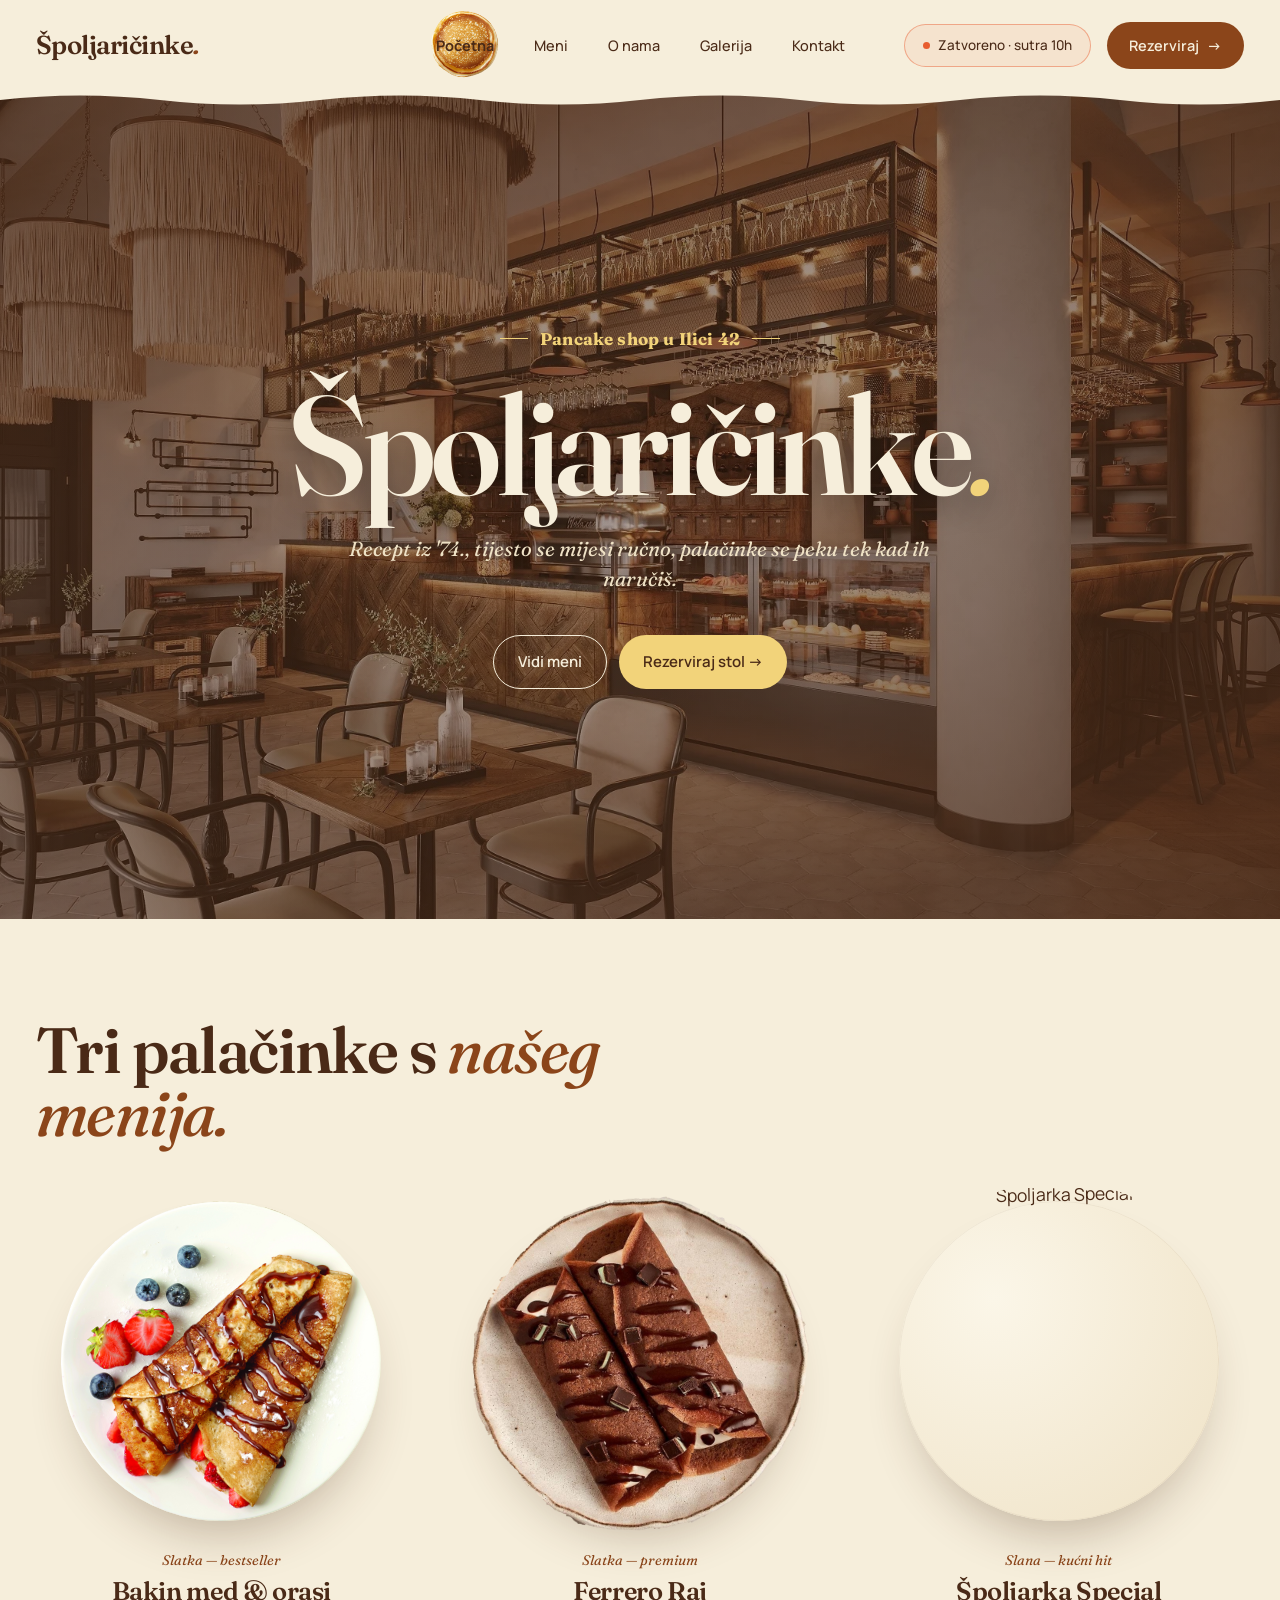
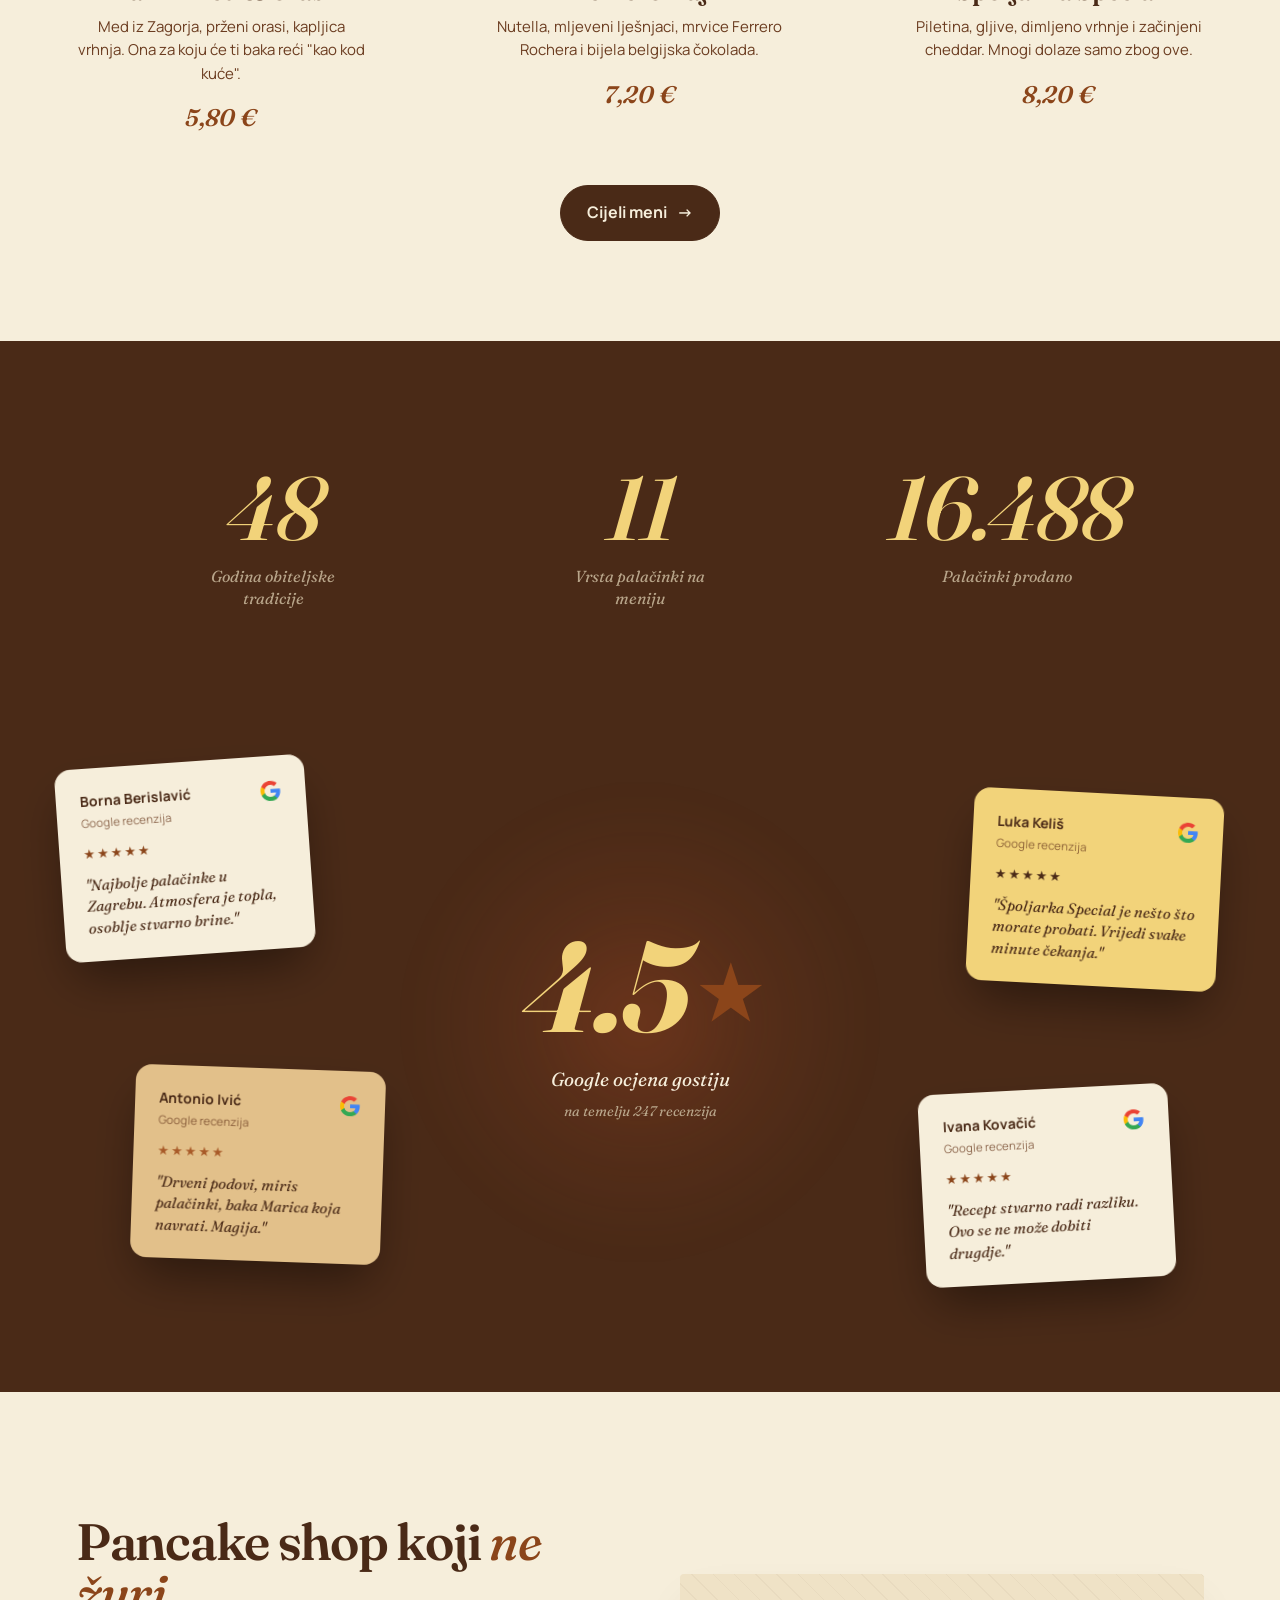
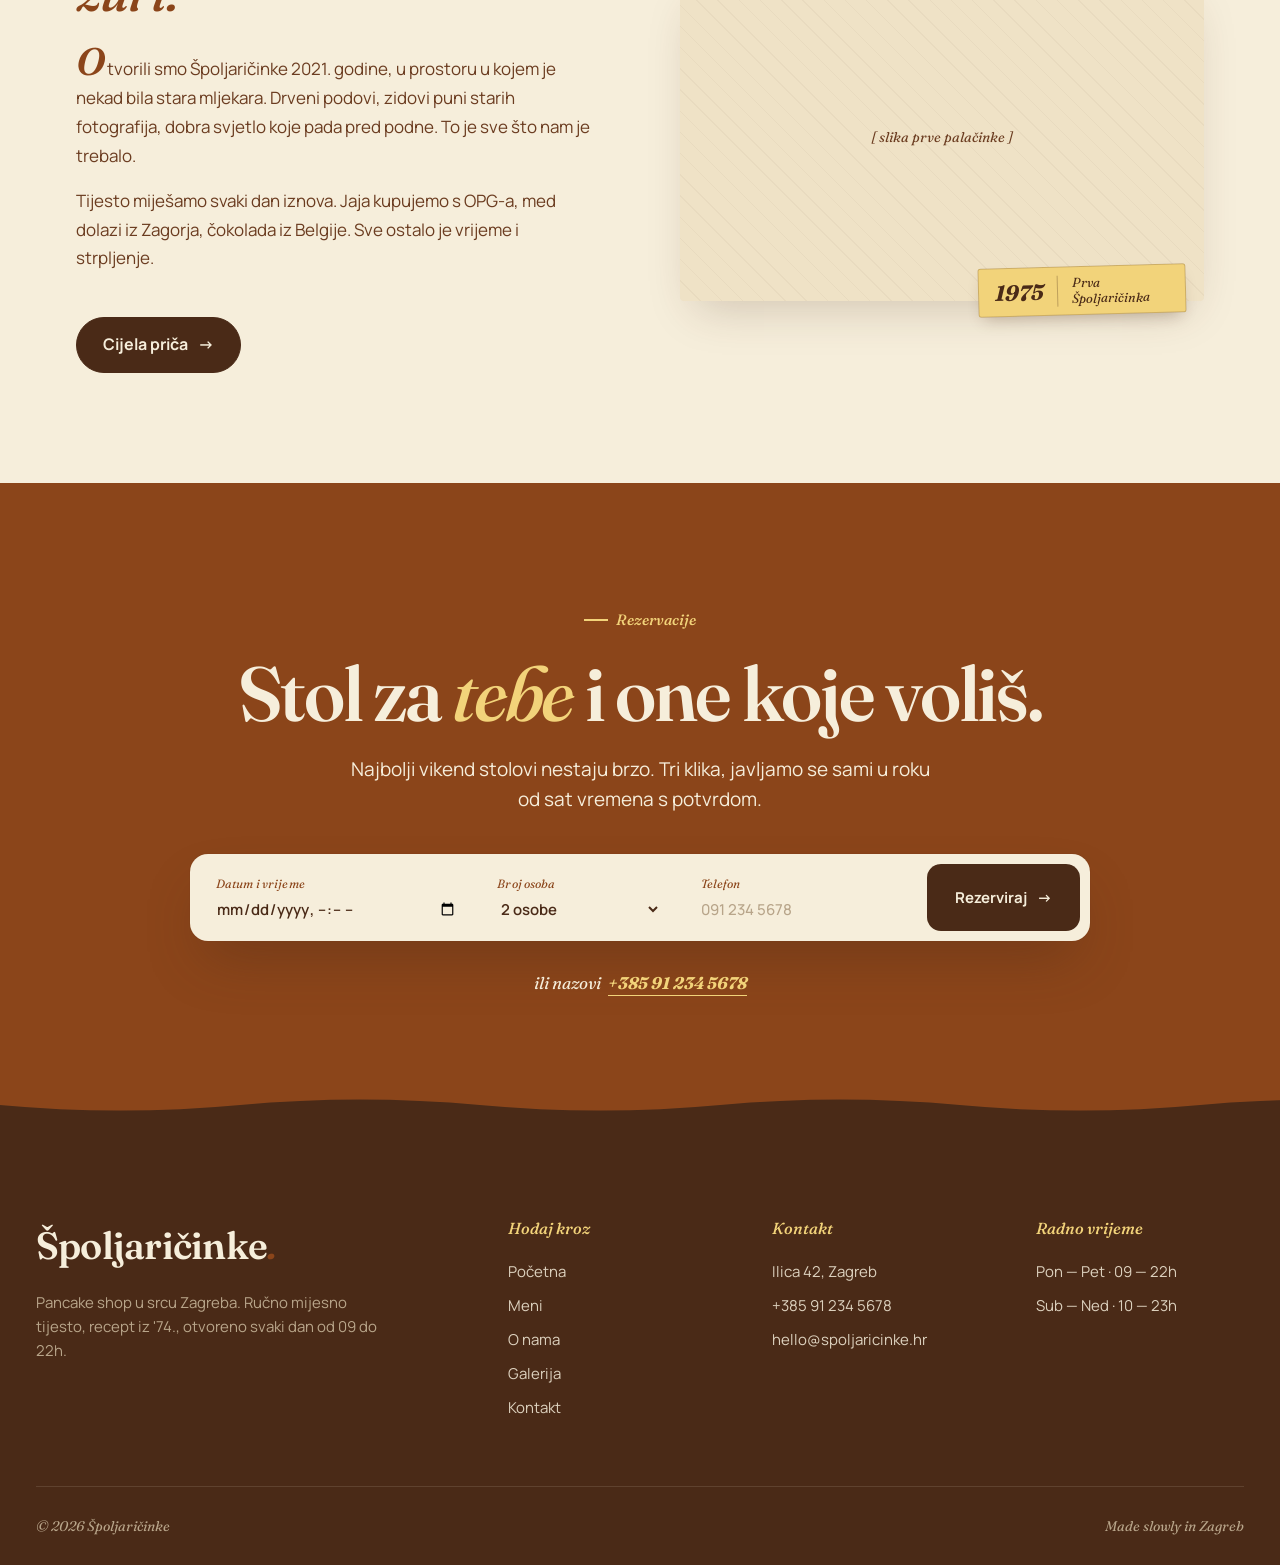
==== commit 1bdb3544: "spoljaricinke" ====
--- a/index.html
+++ b/index.html
@@ -2,312 +2,464 @@
 <html lang="hr">
 <head>
   <meta charset="UTF-8" />
-  <meta name="viewport" content="width=device-width, initial-scale=1.0, viewport-fit=cover" />
-  <meta name="theme-color" content="#7C3AED" />
-  <title>L-et-A — Dvorci na napuhavanje | Zagreb · Rijeka</title>
-  <meta name="description" content="Nudimo vam veliki izbor napuhanaca/dvoraca na napuhavanje. Sigurni smo kako ćete pronaći idealan izbor za cjelodnevnu zabavu vašeg djeteta." />
-  <meta name="keywords" content="napuhanac, dvorac, napuhanci, dvorci, napuhavanje, napuhanac Zagreb, napuhanci Zagreb, napuhanac Rijeka, napuhanci Rijeka, zabava, rođendan, rođendani, priredba, djeca, najam, iznajmljivanje" />
-  <link rel="preconnect" href="https://fonts.googleapis.com" />
-  <link rel="preconnect" href="https://fonts.gstatic.com" crossorigin />
-  <link href="https://fonts.googleapis.com/css2?family=Baloo+2:wght@500;600;700;800&family=Nunito:wght@400;500;600;700;800&display=swap&subset=latin-ext" rel="stylesheet" />
-  <link rel="stylesheet" href="css/style.css" />
+  <meta name="viewport" content="width=device-width, initial-scale=1.0" />
+  <title>Špoljaričinke — Pancake shop u Ilici 42</title>
+  <link rel="preconnect" href="https://fonts.googleapis.com">
+  <link rel="preconnect" href="https://fonts.gstatic.com" crossorigin>
+  <link href="https://fonts.googleapis.com/css2?family=Caveat:wght@500;700&family=Manrope:wght@400;500;600;700&family=Fraunces:ital,opsz,wght@0,9..144,400;0,9..144,500;0,9..144,600;0,9..144,700;1,9..144,500;1,9..144,600&display=swap" rel="stylesheet">
+  <link rel="stylesheet" href="style.css" />
 </head>
 <body>
 
-  <nav class="navbar" id="navbar" aria-label="Glavna navigacija">
-    <a href="index.html" class="nav-logo">L<span>-et-</span>A</a>
-    <ul class="nav-links" id="navLinks">
-      <li><a href="index.html" class="active">Početna</a></li>
-      <li><a href="katalog.html#zagreb">Dvorci Zagreb</a></li>
-      <li><a href="katalog.html#rijeka">Dvorci Rijeka</a></li>
-      <li><a href="uvjeti.html">Uvjeti</a></li>
-      <li><a href="kontakt.html" class="btn-nav">Kontaktiraj nas</a></li>
+  <div class="fork-cursor" aria-hidden="true">🍴</div>
+
+  <nav class="main">
+    <a href="index.html" class="brand">Špoljaričinke<i>.</i></a>
+    <ul class="menu">
+      <li><a href="index.html" class="on">Početna</a></li>
+      <li><a href="meni.html">Meni</a></li>
+      <li><a href="o-nama.html">O nama</a></li>
+      <li><a href="galerija.html">Galerija</a></li>
+      <li><a href="kontakt.html">Kontakt</a></li>
     </ul>
-    <button class="hamburger" id="hamburger" aria-label="Otvori izbornik" aria-expanded="false" aria-controls="navLinks">
-      <span></span><span></span><span></span>
-    </button>
+    <div class="nav-right">
+      <span class="nav-status"><span class="dot"></span><span class="status-text">Otvoreno · 09 — 22h</span></span>
+      <a href="kontakt.html" class="book">Rezerviraj <span class="arr">→</span></a>
+      <button class="hamburger" id="hamburger" aria-label="Otvori izbornik" aria-expanded="false"><span></span><span></span></button>
+    </div>
   </nav>
-
-  <section class="hero" id="pocetna">
-    <div class="shape shape-1"></div>
-    <div class="shape shape-2"></div>
-    <div class="shape shape-3"></div>
-    <div class="shape shape-4"></div>
-    <div class="shape shape-5"></div>
-    <div class="shape shape-6"></div>
-    <div class="star" style="top:14%;left:22%;animation-delay:0.3s">
-      <svg width="26" height="26" viewBox="0 0 24 24"><path d="M12 2l2.4 7.4H22l-6.2 4.5 2.4 7.4L12 17 5.8 21.3l2.4-7.4L2 9.4h7.6z"/></svg>
-    </div>
-    <div class="star" style="top:28%;right:19%;animation-delay:1.2s">
-      <svg width="18" height="18" viewBox="0 0 24 24"><path d="M12 2l2.4 7.4H22l-6.2 4.5 2.4 7.4L12 17 5.8 21.3l2.4-7.4L2 9.4h7.6z"/></svg>
-    </div>
-    <div class="star" style="bottom:32%;left:14%;animation-delay:0.8s">
-      <svg width="22" height="22" viewBox="0 0 24 24"><path d="M12 2l2.4 7.4H22l-6.2 4.5 2.4 7.4L12 17 5.8 21.3l2.4-7.4L2 9.4h7.6z"/></svg>
-    </div>
-    <div class="star" style="top:60%;right:24%;animation-delay:1.7s">
-      <svg width="16" height="16" viewBox="0 0 24 24"><path d="M12 2l2.4 7.4H22l-6.2 4.5 2.4 7.4L12 17 5.8 21.3l2.4-7.4L2 9.4h7.6z"/></svg>
-    </div>
-
-    <div class="hero-layout">
-
-      <div class="hero-content fade-up">
-        <h1>Najsretniji dan<br>za vaše <span class="accent">dijete!</span></h1>
-        <p>Više od <strong>30 dvoraca na napuhavanje</strong> — već od <strong>30 €/dan</strong><br>Zagreb · Rijeka · Mali obiteljski obrt</p>
-        <div class="hero-btns">
-          <a href="katalog.html#zagreb" class="btn-primary">
-            <svg width="18" height="18" viewBox="0 0 24 24" fill="none" stroke="currentColor" stroke-width="2.5"><path d="M3 9l9-7 9 7v11a2 2 0 0 1-2 2H5a2 2 0 0 1-2-2z"/><polyline points="9 22 9 12 15 12 15 22"/></svg>
-            Dvorci Zagreb
-          </a>
-          <a href="katalog.html#rijeka" class="btn-secondary">
-            <svg width="18" height="18" viewBox="0 0 24 24" fill="none" stroke="currentColor" stroke-width="2.5"><path d="M3 9l9-7 9 7v11a2 2 0 0 1-2 2H5a2 2 0 0 1-2-2z"/><polyline points="9 22 9 12 15 12 15 22"/></svg>
-            Dvorci Rijeka
-          </a>
-        </div>
-        <div class="hero-stats">
-          <div class="stat-pill">
-            <div class="stat-icon" style="background:rgba(124,58,237,0.12)">
-              <svg width="18" height="18" viewBox="0 0 24 24" fill="none" stroke="#7C3AED" stroke-width="2.5"><path d="M3 9l9-7 9 7v11a2 2 0 0 1-2 2H5a2 2 0 0 1-2-2z"/><polyline points="9 22 9 12 15 12 15 22"/></svg>
-            </div>
-            30+ različitih dvoraca
+  <div class="mobile-nav" id="mobile-nav" aria-hidden="true">
+    <nav class="mobile-nav-links">
+      <a href="index.html">Početna</a>
+      <a href="meni.html">Meni</a>
+      <a href="o-nama.html">O nama</a>
+      <a href="galerija.html">Galerija</a>
+      <a href="kontakt.html">Kontakt</a>
+    </nav>
+    <a href="kontakt.html" class="btn mobile-nav-cta">Rezerviraj stol →</a>
+    <span class="mobile-nav-status"><span class="dot"></span><span class="status-text">Otvoreno · 09 — 22h</span></span>
+  </div>
+
+  <!-- HERO — centered spread -->
+  <section class="hero">
+    <div class="hero-content">
+      <span class="hero-eyebrow">Pancake shop u Ilici 42</span>
+      <h1 class="hero-title">Špoljaričinke<i>.</i></h1>
+      <p class="hero-sub">Recept iz '74., tijesto se mijesi ručno, palačinke se peku tek kad ih naručiš.</p>
+      <div class="hero-actions">
+        <a href="meni.html" class="btn btn-ghost">Vidi meni</a>
+        <a href="kontakt.html" class="btn btn-primary">Rezerviraj stol →</a>
+      </div>
+    </div>
+  </section>
+
+  <!-- TODAY (3 featured dishes) -->
+  <section class="today">
+    <div class="section-head fade-up">
+      <h2>Tri palačinke s <i>našeg menija.</i></h2>
+    </div>
+
+    <div class="plates fade-up">
+      <!-- Replace placeholder with <img class="plate-img" src="plates/p1.png" alt=""> when ready -->
+      <article class="plate">
+        <div class="plate-circle">
+          <img class="plate-img" src="palacinka1.png" alt="Bakin med i orasi">
+        </div>
+        <span class="plate-cat">Slatka — bestseller</span>
+        <h3 class="plate-name">Bakin med &amp; orasi</h3>
+        <p class="plate-desc">Med iz Zagorja, prženi orasi, kapljica vrhnja. Ona za koju će ti baka reći "kao kod kuće".</p>
+        <span class="plate-price">5,80 €</span>
+      </article>
+
+      <article class="plate">
+        <div class="plate-circle">
+          <img class="plate-img" src="palacinka2.png" alt="Ferrero Raj">
+        </div>
+        <span class="plate-cat">Slatka — premium</span>
+        <h3 class="plate-name">Ferrero Raj</h3>
+        <p class="plate-desc">Nutella, mljeveni lješnjaci, mrvice Ferrero Rochera i bijela belgijska čokolada.</p>
+        <span class="plate-price">7,20 €</span>
+      </article>
+
+      <article class="plate">
+        <div class="plate-circle">
+          <img class="plate-img" src="palacinka3.png" alt="Špoljarka Special">
+        </div>
+        <span class="plate-cat">Slana — kućni hit</span>
+        <h3 class="plate-name">Špoljarka Special</h3>
+        <p class="plate-desc">Piletina, gljive, dimljeno vrhnje i začinjeni cheddar. Mnogi dolaze samo zbog ove.</p>
+        <span class="plate-price">8,20 €</span>
+      </article>
+    </div>
+
+    <div class="today-foot fade-up">
+      <a href="meni.html" class="see-all">Cijeli meni <span>→</span></a>
+    </div>
+  </section>
+
+  <!-- STATS + RATING COLLAGE -->
+  <section class="stats">
+    <div class="stats-inner">
+      <div class="stat fade-up">
+        <span class="stat-num" id="stat-years">52</span>
+        <span class="stat-label">Godina obiteljske tradicije</span>
+      </div>
+      <div class="stat fade-up">
+        <span class="stat-num" id="stat-types">14</span>
+        <span class="stat-label">Vrsta palačinki na meniju</span>
+      </div>
+      <div class="stat fade-up">
+        <span class="stat-num counter" id="counter" data-start="40127">40.127</span>
+        <span class="stat-label">Palačinki prodano</span>
+      </div>
+    </div>
+
+    <div class="rating-block" id="rating-block">
+      <div class="review review-1" data-rot="-4">
+        <div class="rev-header">
+          <div><span class="reviewer">Borna Berislavić</span><span class="rev-source">Google recenzija</span></div>
+          <svg class="rev-g" viewBox="0 0 24 24" xmlns="http://www.w3.org/2000/svg"><path d="M22.56 12.25c0-.78-.07-1.53-.2-2.25H12v4.26h5.92c-.26 1.37-1.04 2.53-2.21 3.31v2.77h3.57c2.08-1.92 3.28-4.74 3.28-8.09z" fill="#4285F4"/><path d="M12 23c2.97 0 5.46-.98 7.28-2.66l-3.57-2.77c-.98.66-2.23 1.06-3.71 1.06-2.86 0-5.29-1.93-6.16-4.53H2.18v2.84C3.99 20.53 7.7 23 12 23z" fill="#34A853"/><path d="M5.84 14.09c-.22-.66-.35-1.36-.35-2.09s.13-1.43.35-2.09V7.07H2.18C1.43 8.55 1 10.22 1 12s.43 3.45 1.18 4.93l2.85-2.22.81-.62z" fill="#FBBC05"/><path d="M12 5.38c1.62 0 3.06.56 4.21 1.64l3.15-3.15C17.45 2.09 14.97 1 12 1 7.7 1 3.99 3.47 2.18 7.07l3.66 2.84c.87-2.6 3.3-4.53 6.16-4.53z" fill="#EA4335"/></svg>
+        </div>
+        <div class="stars">★★★★★</div>
+        <p>"Najbolje palačinke u Zagrebu. Atmosfera je topla, osoblje stvarno brine."</p>
+      </div>
+      <div class="review review-2" data-rot="3">
+        <div class="rev-header">
+          <div><span class="reviewer">Luka Keliš</span><span class="rev-source">Google recenzija</span></div>
+          <svg class="rev-g" viewBox="0 0 24 24" xmlns="http://www.w3.org/2000/svg"><path d="M22.56 12.25c0-.78-.07-1.53-.2-2.25H12v4.26h5.92c-.26 1.37-1.04 2.53-2.21 3.31v2.77h3.57c2.08-1.92 3.28-4.74 3.28-8.09z" fill="#4285F4"/><path d="M12 23c2.97 0 5.46-.98 7.28-2.66l-3.57-2.77c-.98.66-2.23 1.06-3.71 1.06-2.86 0-5.29-1.93-6.16-4.53H2.18v2.84C3.99 20.53 7.7 23 12 23z" fill="#34A853"/><path d="M5.84 14.09c-.22-.66-.35-1.36-.35-2.09s.13-1.43.35-2.09V7.07H2.18C1.43 8.55 1 10.22 1 12s.43 3.45 1.18 4.93l2.85-2.22.81-.62z" fill="#FBBC05"/><path d="M12 5.38c1.62 0 3.06.56 4.21 1.64l3.15-3.15C17.45 2.09 14.97 1 12 1 7.7 1 3.99 3.47 2.18 7.07l3.66 2.84c.87-2.6 3.3-4.53 6.16-4.53z" fill="#EA4335"/></svg>
+        </div>
+        <div class="stars">★★★★★</div>
+        <p>"Špoljarka Special je nešto što morate probati. Vrijedi svake minute čekanja."</p>
+      </div>
+
+      <div class="rating-center">
+        <span class="rating-num"><span id="rating-value">0.0</span><span class="star">★</span></span>
+        <div class="rating-label">Google ocjena gostiju</div>
+        <div class="rating-sub">na temelju 247 recenzija</div>
+      </div>
+
+      <div class="review review-3" data-rot="2">
+        <div class="rev-header">
+          <div><span class="reviewer">Antonio Ivić</span><span class="rev-source">Google recenzija</span></div>
+          <svg class="rev-g" viewBox="0 0 24 24" xmlns="http://www.w3.org/2000/svg"><path d="M22.56 12.25c0-.78-.07-1.53-.2-2.25H12v4.26h5.92c-.26 1.37-1.04 2.53-2.21 3.31v2.77h3.57c2.08-1.92 3.28-4.74 3.28-8.09z" fill="#4285F4"/><path d="M12 23c2.97 0 5.46-.98 7.28-2.66l-3.57-2.77c-.98.66-2.23 1.06-3.71 1.06-2.86 0-5.29-1.93-6.16-4.53H2.18v2.84C3.99 20.53 7.7 23 12 23z" fill="#34A853"/><path d="M5.84 14.09c-.22-.66-.35-1.36-.35-2.09s.13-1.43.35-2.09V7.07H2.18C1.43 8.55 1 10.22 1 12s.43 3.45 1.18 4.93l2.85-2.22.81-.62z" fill="#FBBC05"/><path d="M12 5.38c1.62 0 3.06.56 4.21 1.64l3.15-3.15C17.45 2.09 14.97 1 12 1 7.7 1 3.99 3.47 2.18 7.07l3.66 2.84c.87-2.6 3.3-4.53 6.16-4.53z" fill="#EA4335"/></svg>
+        </div>
+        <div class="stars">★★★★★</div>
+        <p>"Drveni podovi, miris palačinki, baka Marica koja navrati. Magija."</p>
+      </div>
+      <div class="review review-4" data-rot="-3">
+        <div class="rev-header">
+          <div><span class="reviewer">Ivana Kovačić</span><span class="rev-source">Google recenzija</span></div>
+          <svg class="rev-g" viewBox="0 0 24 24" xmlns="http://www.w3.org/2000/svg"><path d="M22.56 12.25c0-.78-.07-1.53-.2-2.25H12v4.26h5.92c-.26 1.37-1.04 2.53-2.21 3.31v2.77h3.57c2.08-1.92 3.28-4.74 3.28-8.09z" fill="#4285F4"/><path d="M12 23c2.97 0 5.46-.98 7.28-2.66l-3.57-2.77c-.98.66-2.23 1.06-3.71 1.06-2.86 0-5.29-1.93-6.16-4.53H2.18v2.84C3.99 20.53 7.7 23 12 23z" fill="#34A853"/><path d="M5.84 14.09c-.22-.66-.35-1.36-.35-2.09s.13-1.43.35-2.09V7.07H2.18C1.43 8.55 1 10.22 1 12s.43 3.45 1.18 4.93l2.85-2.22.81-.62z" fill="#FBBC05"/><path d="M12 5.38c1.62 0 3.06.56 4.21 1.64l3.15-3.15C17.45 2.09 14.97 1 12 1 7.7 1 3.99 3.47 2.18 7.07l3.66 2.84c.87-2.6 3.3-4.53 6.16-4.53z" fill="#EA4335"/></svg>
+        </div>
+        <div class="stars">★★★★★</div>
+        <p>"Recept stvarno radi razliku. Ovo se ne može dobiti drugdje."</p>
+      </div>
+    </div>
+  </section>
+
+  <!-- STORY PREVIEW -->
+  <section class="story">
+    <div class="story-text fade-up">
+      <h2>Pancake shop koji <i>ne žuri.</i></h2>
+      <p>Otvorili smo Špoljaričinke 2021. godine, u prostoru u kojem je nekad bila stara mljekara. Drveni podovi, zidovi puni starih fotografija, dobra svjetlo koje pada pred podne. To je sve što nam je trebalo.</p>
+      <p>Tijesto miješamo svaki dan iznova. Jaja kupujemo s OPG-a, med dolazi iz Zagorja, čokolada iz Belgije. Sve ostalo je vrijeme i strpljenje.</p>
+      <a href="o-nama.html" class="see-all story-cta">Cijela priča <span>→</span></a>
+    </div>
+
+    <div class="story-media fade-up">
+      <div class="story-photo">
+        <span class="ph">[ slika prve palačinke ]</span>
+        <div class="photo-stamp">
+          <span class="stamp-year">1975</span>
+          <span class="stamp-label">Prva Špoljaričinka</span>
+        </div>
+      </div>
+    </div>
+  </section>
+
+  <!-- CTA — inline reservation -->
+  <section class="cta">
+    <div class="cta-inner">
+      <span class="eyebrow fade-up">Rezervacije</span>
+      <h2 class="fade-up">Stol za <i>tebe</i> i one koje voliš.</h2>
+      <p class="fade-up">Najbolji vikend stolovi nestaju brzo. Tri klika, javljamo se sami u roku od sat vremena s potvrdom.</p>
+
+      <form class="quick-form fade-up" onsubmit="handleQuickBook(event)" novalidate>
+        <div class="qf-row">
+          <div class="qf-field">
+            <label for="qf-date">Datum i vrijeme</label>
+            <input type="datetime-local" id="qf-date" required>
           </div>
-          <div class="stat-pill">
-            <div class="stat-icon" style="background:rgba(249,115,22,0.12)">
-              <svg width="18" height="18" viewBox="0 0 24 24" fill="none" stroke="#F97316" stroke-width="2.5"><path d="M12 22s8-4 8-10V5l-8-3-8 3v7c0 6 8 10 8 10z"/></svg>
-            </div>
-            Sigurni i certificirani
+          <div class="qf-field">
+            <label for="qf-people">Broj osoba</label>
+            <select id="qf-people">
+              <option>1 osoba</option>
+              <option selected>2 osobe</option>
+              <option>3 osobe</option>
+              <option>4 osobe</option>
+              <option>5+ osoba</option>
+            </select>
           </div>
-          <div class="stat-pill">
-            <div class="stat-icon" style="background:rgba(16,185,129,0.12)">
-              <svg width="18" height="18" viewBox="0 0 24 24" fill="none" stroke="#10B981" stroke-width="2.5"><polyline points="20 6 9 17 4 12"/></svg>
-            </div>
-            Cjelodnevni najam
+          <div class="qf-field">
+            <label for="qf-phone">Telefon</label>
+            <input type="tel" id="qf-phone" placeholder="091 234 5678" required>
           </div>
-        </div>
-      </div>
-
-      <div class="hero-imgs fade-up" style="transition-delay:0.15s">
-        <div class="hero-img-stack">
-          <img src="images/hero/hero3.jpg" class="hero-img hero-img-left" alt="Dvorac na napuhavanje" loading="eager" style="transform:rotate(-8deg) scaleX(-1)" />
-          <img src="images/hero/hero1.jpg" class="hero-img hero-img-center" alt="Dvorac na napuhavanje" loading="eager" />
-          <img src="images/hero/hero2.jpg" class="hero-img hero-img-right" alt="Dvorac na napuhavanje" loading="eager" />
-          <div class="hero-img-badge">
-            <svg viewBox="0 0 24 24" fill="none" stroke="currentColor" stroke-width="2.5"><path d="M13 10V3L4 14h7v7l9-11h-7z"/></svg>
-            Postavljanje za samo 10 minuta!
-          </div>
-        </div>
-      </div>
-
+          <button type="submit" class="qf-submit">
+            Rezerviraj
+            <span class="qf-arr" aria-hidden="true">→</span>
+          </button>
+        </div>
+        <div class="qf-success" role="status" aria-live="polite">
+          ✓ Hvala! Javljamo ti se uskoro s potvrdom.
+        </div>
+      </form>
+
+      <div class="cta-alt fade-up">
+        ili nazovi <a href="tel:+385912345678">+385 91 234 5678</a>
+      </div>
     </div>
   </section>
 
-  <section class="hiw" id="kako">
-    <div class="blob blob-1"></div>
-    <div class="blob blob-2"></div>
-    <div class="section-inner">
-      <div class="section-header fade-up">
-        <div class="section-tag">
-          <svg width="14" height="14" viewBox="0 0 24 24" fill="none" stroke="currentColor" stroke-width="2.5"><circle cx="12" cy="12" r="10"/><path d="M12 8v4l3 3"/></svg>
-          Kako funkcionira
-        </div>
-        <h2 class="section-title">Zabava u 3 jednostavna koraka</h2>
-        <p class="section-sub">Rezerviraj u jednoj minuti — mi se pobrinemo za sve ostalo.</p>
-      </div>
-      <div class="hiw-grid">
-        <div class="hiw-card fade-up" style="transition-delay:0.05s">
-          <div class="hiw-step-num">1</div>
-          <div class="hiw-icon" style="background:linear-gradient(135deg,#EDE9FE,#DDD6FE)">
-            <svg viewBox="0 0 24 24" fill="none" stroke="#7C3AED" stroke-width="2.2"><rect x="3" y="3" width="18" height="18" rx="4"/><path d="M3 9h18M9 21V9"/></svg>
-          </div>
-          <h3>Odaberi dvorac</h3>
-          <p>Pregledaj naš katalog s više od 30 modela i pronađi savršeni dvorac za proslavu — za sve uzraste i veličine prostora.</p>
-        </div>
-        <div class="hiw-card fade-up" style="transition-delay:0.15s">
-          <div class="hiw-step-num">2</div>
-          <div class="hiw-icon" style="background:linear-gradient(135deg,#FED7AA,#FDE68A)">
-            <svg viewBox="0 0 24 24" fill="none" stroke="#F97316" stroke-width="2.2"><rect x="3" y="4" width="18" height="18" rx="2"/><line x1="16" y1="2" x2="16" y2="6"/><line x1="8" y1="2" x2="8" y2="6"/><line x1="3" y1="10" x2="21" y2="10"/></svg>
-          </div>
-          <h3>Zakaži termin</h3>
-          <p>Nazovi nas ili pošalji email. Dogovorimo datum i lokaciju, te potvrdimo rezervaciju u istom danu.</p>
-        </div>
-        <div class="hiw-card fade-up" style="transition-delay:0.25s">
-          <div class="hiw-step-num">3</div>
-          <div class="hiw-icon" style="background:linear-gradient(135deg,#A7F3D0,#6EE7B7)">
-            <svg viewBox="0 0 24 24" fill="none" stroke="#10B981" stroke-width="2.2"><path d="M9 12l2 2 4-4m6 2a9 9 0 11-18 0 9 9 0 0118 0z"/></svg>
-          </div>
-          <h3>Uživaj!</h3>
-          <p>Postavljanje i demontaža za samo 10 minuta. Tvoja djeca skaču i smiju se cijeli dan — ti se opuštaš i uživaš u proslavi.</p>
-        </div>
-      </div>
-    </div>
-  </section>
-
-  <section class="why">
-    <div class="blob blob-1"></div>
-    <div class="blob blob-2"></div>
-    <div class="section-inner">
-      <div class="section-header fade-up">
-        <div class="section-tag">
-          <svg width="14" height="14" viewBox="0 0 24 24" fill="none" stroke="currentColor" stroke-width="2.5"><path d="M20.84 4.61a5.5 5.5 0 0 0-7.78 0L12 5.67l-1.06-1.06a5.5 5.5 0 0 0-7.78 7.78l1.06 1.06L12 21.23l7.78-7.78 1.06-1.06a5.5 5.5 0 0 0 0-7.78z"/></svg>
-          Zašto baš mi?
-        </div>
-        <h2 class="section-title">Naša obećanja vašoj obitelji</h2>
-        <p class="section-sub">Svaki detalj vodimo s pažnjom jer nam je vaše povjerenje najvažnije.</p>
-      </div>
-      <div class="why-grid">
-        <div class="why-card fade-up" style="transition-delay:0.05s">
-          <div class="why-icon" style="background:linear-gradient(135deg,#FECACA,#FCA5A5)">
-            <svg viewBox="0 0 24 24" fill="none" stroke="#DC2626" stroke-width="2.2"><path d="M20.84 4.61a5.5 5.5 0 0 0-7.78 0L12 5.67l-1.06-1.06a5.5 5.5 0 0 0-7.78 7.78l1.06 1.06L12 21.23l7.78-7.78 1.06-1.06a5.5 5.5 0 0 0 0-7.78z"/></svg>
-          </div>
-          <h3>Obiteljski obrt</h3>
-          <p>Radimo s ljubavlju i osobnom pažnjom. Svaka rezervacija je za nas posebna — baš kao i vaša proslava.</p>
-        </div>
-        <div class="why-card fade-up" style="transition-delay:0.12s">
-          <div class="why-icon" style="background:linear-gradient(135deg,#D1FAE5,#6EE7B7)">
-            <svg viewBox="0 0 24 24" fill="none" stroke="#10B981" stroke-width="2.2"><path d="M12 22s8-4 8-10V5l-8-3-8 3v7c0 6 8 10 8 10z"/></svg>
-          </div>
-          <h3>Sigurnost na prvom mjestu</h3>
-          <p>Sve dvorce izrađene od tkanine debljine 0,55 cm i redovito ih dezinficiramo i pregledavamo.</p>
-        </div>
-        <div class="why-card fade-up" style="transition-delay:0.19s">
-          <div class="why-icon" style="background:linear-gradient(135deg,#FEF3C7,#FDE68A)">
-            <svg viewBox="0 0 24 24" fill="none" stroke="#F59E0B" stroke-width="2.2"><path d="M20.59 13.41l-7.17 7.17a2 2 0 0 1-2.83 0L2 12V2h10l8.59 8.59a2 2 0 0 1 0 2.82z"/><line x1="7" y1="7" x2="7.01" y2="7"/></svg>
-          </div>
-          <h3>Povoljne cijene</h3>
-          <p>Već od 30 €/dan za cjelodnevni najam. Najkonkurentnije cijene u regiji — provjerite sami!</p>
-        </div>
-        <div class="why-card fade-up" style="transition-delay:0.26s">
-          <div class="why-icon" style="background:linear-gradient(135deg,#EDE9FE,#C4B5FD)">
-            <svg viewBox="0 0 24 24" fill="none" stroke="#7C3AED" stroke-width="2.2"><path d="M13 10V3L4 14h7v7l9-11h-7z"/></svg>
-          </div>
-          <h3>Brza montaža</h3>
-          <p>Postavljanje i demontaža za samo 10-ak minuta. Bez stresa, bez čekanja — odmah u zabavu!</p>
-        </div>
-      </div>
-    </div>
-  </section>
-
-  <section class="areas" id="lokacije">
-    <div class="blob blob-1"></div>
-    <div class="blob blob-2"></div>
-    <div class="section-inner">
-      <div class="section-header fade-up">
-        <div class="section-tag">
-          <svg width="14" height="14" viewBox="0 0 24 24" fill="none" stroke="currentColor" stroke-width="2.5"><path d="M21 10c0 7-9 13-9 13s-9-6-9-13a9 9 0 0 1 18 0z"/><circle cx="12" cy="10" r="3"/></svg>
-          Naše lokacije
-        </div>
-        <h2 class="section-title">Dvije lokacije — jedna obitelj</h2>
-        <p class="section-sub">Poslujemo na dvije lokacije u Hrvatskoj. Mogućnost samopreuzimanja za najpovoljniju cijenu.</p>
-      </div>
-      <div class="areas-grid">
-
-        <div class="area-card fade-up" id="lokacija-zagreb" style="transition-delay:0.05s">
-          <div class="area-card-header">
-            <div class="area-icon" style="background:linear-gradient(135deg,#EDE9FE,#C4B5FD)">
-              <svg viewBox="0 0 24 24" fill="none" stroke="#7C3AED" stroke-width="2"><path d="M3 9l9-7 9 7v11a2 2 0 0 1-2 2H5a2 2 0 0 1-2-2z"/><polyline points="9 22 9 12 15 12 15 22"/></svg>
-            </div>
-            <div>
-              <h3>Zagreb</h3>
-              <p class="area-sub">Glavni grad i okolica</p>
-            </div>
-          </div>
-          <ul class="area-list">
-            <li><svg viewBox="0 0 24 24" fill="none" stroke="currentColor" stroke-width="2.5"><polyline points="20 6 9 17 4 12"/></svg>Centar grada i sve gradske četvrti</li>
-            <li><svg viewBox="0 0 24 24" fill="none" stroke="currentColor" stroke-width="2.5"><polyline points="20 6 9 17 4 12"/></svg>Zagreb i okolica</li>
-            <li><svg viewBox="0 0 24 24" fill="none" stroke="currentColor" stroke-width="2.5"><polyline points="20 6 9 17 4 12"/></svg>35+ različitih dvoraca dostupno</li>
-          </ul>
-          <div class="area-contact">
-            <div class="area-contact-row">
-              <svg viewBox="0 0 24 24" fill="none" stroke="currentColor" stroke-width="2.2"><path d="M22 16.92v3a2 2 0 0 1-2.18 2 19.79 19.79 0 0 1-8.63-3.07A19.5 19.5 0 0 1 4.69 12 19.79 19.79 0 0 1 1.61 3.41 2 2 0 0 1 3.6 1.21h3a2 2 0 0 1 2 1.72 12.84 12.84 0 0 0 .7 2.81 2 2 0 0 1-.45 2.11L7.91 9a16 16 0 0 0 6 6l1.27-1.27a2 2 0 0 1 2.11-.45 12.84 12.84 0 0 0 2.81.7A2 2 0 0 1 22 16.92z"/></svg>
-              <a href="tel:+385919368475">+385 91 936 8475</a>
-            </div>
-            <div class="area-contact-row">
-              <svg viewBox="0 0 24 24" fill="none" stroke="currentColor" stroke-width="2.2"><path d="M4 4h16c1.1 0 2 .9 2 2v12c0 1.1-.9 2-2 2H4c-1.1 0-2-.9-2-2V6c0-1.1.9-2 2-2z"/><polyline points="22,6 12,13 2,6"/></svg>
-              <a href="mailto:dvorci.laf.zagreb@gmail.com">dvorci.laf.zagreb@gmail.com</a>
-            </div>
-          </div>
-          <a href="tel:+385919368475" class="btn-area btn-area-purple">
-            <svg width="16" height="16" viewBox="0 0 24 24" fill="none" stroke="currentColor" stroke-width="2.5"><path d="M22 16.92v3a2 2 0 0 1-2.18 2 19.79 19.79 0 0 1-8.63-3.07A19.5 19.5 0 0 1 4.69 12 19.79 19.79 0 0 1 1.61 3.41 2 2 0 0 1 3.6 1.21h3a2 2 0 0 1 2 1.72 12.84 12.84 0 0 0 .7 2.81 2 2 0 0 1-.45 2.11L7.91 9a16 16 0 0 0 6 6l1.27-1.27a2 2 0 0 1 2.11-.45 12.84 12.84 0 0 0 2.81.7A2 2 0 0 1 22 16.92z"/></svg>
-            Nazovi Zagreb
-          </a>
-        </div>
-
-        <div class="area-card fade-up" id="lokacija-rijeka" style="transition-delay:0.15s">
-          <div class="area-card-header">
-            <div class="area-icon" style="background:linear-gradient(135deg,#FED7AA,#FDBA74)">
-              <svg viewBox="0 0 24 24" fill="none" stroke="#F97316" stroke-width="2"><path d="M21 10c0 7-9 13-9 13s-9-6-9-13a9 9 0 0 1 18 0z"/><circle cx="12" cy="10" r="3"/></svg>
-            </div>
-            <div>
-              <h3>Rijeka</h3>
-              <p class="area-sub">Primorsko-goranska županija</p>
-            </div>
-          </div>
-          <ul class="area-list">
-            <li><svg viewBox="0 0 24 24" fill="none" stroke="currentColor" stroke-width="2.5"><polyline points="20 6 9 17 4 12"/></svg>Rijeka i sve gradske četvrti</li>
-            <li><svg viewBox="0 0 24 24" fill="none" stroke="currentColor" stroke-width="2.5"><polyline points="20 6 9 17 4 12"/></svg>Rijeka i okolica</li>
-            <li><svg viewBox="0 0 24 24" fill="none" stroke="currentColor" stroke-width="2.5"><polyline points="20 6 9 17 4 12"/></svg>Cijene već od 30 €/dan</li>
-          </ul>
-          <div class="area-contact">
-            <div class="area-contact-row">
-              <svg viewBox="0 0 24 24" fill="none" stroke="currentColor" stroke-width="2.2"><path d="M22 16.92v3a2 2 0 0 1-2.18 2 19.79 19.79 0 0 1-8.63-3.07A19.5 19.5 0 0 1 4.69 12 19.79 19.79 0 0 1 1.61 3.41 2 2 0 0 1 3.6 1.21h3a2 2 0 0 1 2 1.72 12.84 12.84 0 0 0 .7 2.81 2 2 0 0 1-.45 2.11L7.91 9a16 16 0 0 0 6 6l1.27-1.27a2 2 0 0 1 2.11-.45 12.84 12.84 0 0 0 2.81.7A2 2 0 0 1 22 16.92z"/></svg>
-              <a href="tel:+385977626545">+385 97 762 6545</a>
-            </div>
-            <div class="area-contact-row">
-              <svg viewBox="0 0 24 24" fill="none" stroke="currentColor" stroke-width="2.2"><path d="M4 4h16c1.1 0 2 .9 2 2v12c0 1.1-.9 2-2 2H4c-1.1 0-2-.9-2-2V6c0-1.1.9-2 2-2z"/><polyline points="22,6 12,13 2,6"/></svg>
-              <a href="mailto:dvorci.laf.rijeka@gmail.com">dvorci.laf.rijeka@gmail.com</a>
-            </div>
-          </div>
-          <a href="tel:+385977626545" class="btn-area btn-area-orange">
-            <svg width="16" height="16" viewBox="0 0 24 24" fill="none" stroke="currentColor" stroke-width="2.5"><path d="M22 16.92v3a2 2 0 0 1-2.18 2 19.79 19.79 0 0 1-8.63-3.07A19.5 19.5 0 0 1 4.69 12 19.79 19.79 0 0 1 1.61 3.41 2 2 0 0 1 3.6 1.21h3a2 2 0 0 1 2 1.72 12.84 12.84 0 0 0 .7 2.81 2 2 0 0 1-.45 2.11L7.91 9a16 16 0 0 0 6 6l1.27-1.27a2 2 0 0 1 2.11-.45 12.84 12.84 0 0 0 2.81.7A2 2 0 0 1 22 16.92z"/></svg>
-            Nazovi Rijeka
-          </a>
-        </div>
-
-      </div>
-    </div>
-  </section>
-
-  <footer class="footer" id="footer">
-    <div class="footer-inner">
+  <!-- FOOTER -->
+  <footer>
+    <div class="foot-grid">
       <div>
-        <a href="index.html" class="footer-logo">L<span>-et-</span>A</a>
-        <p class="footer-desc">Mali obiteljski obrt za iznajmljivanje dvoraca na napuhavanje. Pravimo najsretniji dan za vašu djecu — u Zagrebu i Rijeci.</p>
-        <p class="footer-business">LAF djelatnost sporednog zanimanja<br>OIB: 99339471058</p>
-      </div>
-      <div class="footer-col">
-        <h4>Navigacija</h4>
-        <ul class="footer-links">
-          <li><a href="index.html">Početna</a></li>
-          <li><a href="katalog.html#zagreb">Dvorci Zagreb</a></li>
-          <li><a href="katalog.html#rijeka">Dvorci Rijeka</a></li>
-          <li><a href="uvjeti.html">Uvjeti najma</a></li>
-          <li><a href="kontakt.html">Kontaktiraj nas</a></li>
-        </ul>
-      </div>
-      <div class="footer-col">
-        <h4>Lokacije</h4>
-        <ul class="footer-links">
-          <li><a href="kontakt.html#zagreb">Zagreb</a></li>
-          <li><a href="kontakt.html#rijeka">Rijeka</a></li>
-        </ul>
-      </div>
-      <div class="footer-col">
+        <div class="foot-brand">Špoljaričinke<i>.</i></div>
+        <p class="foot-tag">Pancake shop u srcu Zagreba. Ručno mijesno tijesto, recept iz '74., otvoreno svaki dan od 09 do 22h.</p>
+      </div>
+      <div class="foot-col">
+        <h4>Hodaj kroz</h4>
+        <a href="index.html">Početna</a>
+        <a href="meni.html">Meni</a>
+        <a href="o-nama.html">O nama</a>
+        <a href="galerija.html">Galerija</a>
+        <a href="kontakt.html">Kontakt</a>
+      </div>
+      <div class="foot-col">
         <h4>Kontakt</h4>
-        <ul class="footer-links">
-          <li><a href="tel:+385919368475">+385 91 936 8475 — Zagreb</a></li>
-          <li><a href="tel:+385977626545">+385 97 762 6545 — Rijeka</a></li>
-          <li><a href="mailto:dvorci.laf.zagreb@gmail.com">dvorci.laf.zagreb@gmail.com</a></li>
-          <li><a href="mailto:dvorci.laf.rijeka@gmail.com">dvorci.laf.rijeka@gmail.com</a></li>
-        </ul>
-      </div>
-    </div>
-    <hr class="footer-divider" />
-    <div class="footer-bottom">
-      <span>© <span id="year"></span> L-et-A. Sva prava pridržana.</span>
-      <span>Napravljeno s ljubavlju za vaše dijete</span>
+        <p>Ilica 42, Zagreb</p>
+        <p>+385 91 234 5678</p>
+        <p>hello@spoljaricinke.hr</p>
+      </div>
+      <div class="foot-col">
+        <h4>Radno vrijeme</h4>
+        <p>Pon — Pet · 09 — 22h</p>
+        <p>Sub — Ned · 10 — 23h</p>
+      </div>
+    </div>
+    <div class="foot-bottom">
+      <span>© 2026 Špoljaričinke</span>
+      <span>Made slowly in Zagreb</span>
     </div>
   </footer>
 
-  <script src="js/script.js"></script>
-  <script>document.getElementById('year').textContent = new Date().getFullYear();</script>
+  <script>
+    // Fork cursor — 1:1 follow + pop animation on plate enter
+    (function () {
+      const fork = document.querySelector('.fork-cursor');
+      const plates = document.querySelectorAll('.plate-circle');
+      if (!fork || !plates.length) return;
+
+      function setPos(x, y) {
+        fork.style.transform = `translate(${x}px, ${y}px) translate(-50%, -55%)`;
+      }
+
+      document.addEventListener('mousemove', (e) => setPos(e.clientX, e.clientY));
+
+      plates.forEach(plate => {
+        plate.addEventListener('mouseenter', (e) => {
+          setPos(e.clientX, e.clientY);
+          fork.classList.add('active');
+        });
+        plate.addEventListener('mouseleave', () => fork.classList.remove('active'));
+      });
+    })();
+
+    // Inline reservation form submit
+    function handleQuickBook(e) {
+      e.preventDefault();
+      const form = e.target;
+      const success = form.querySelector('.qf-success');
+      const date = form.querySelector('#qf-date');
+      const phone = form.querySelector('#qf-phone');
+
+      if (!date.value || !phone.value) {
+        if (!date.value) date.focus();
+        else phone.focus();
+        return;
+      }
+
+      success.classList.add('show');
+      form.querySelector('.qf-submit').disabled = true;
+      form.querySelector('.qf-submit').textContent = '✓ Poslano';
+
+      setTimeout(() => {
+        form.reset();
+        success.classList.remove('show');
+        const btn = form.querySelector('.qf-submit');
+        btn.disabled = false;
+        btn.innerHTML = 'Rezerviraj <span class="qf-arr" aria-hidden="true">→</span>';
+      }, 4500);
+    }
+
+    // Scroll reveals
+    const io = new IntersectionObserver((entries) => {
+      entries.forEach(e => {
+        if (e.isIntersecting) {
+          e.target.classList.add('in');
+          io.unobserve(e.target);
+        }
+      });
+    }, { threshold: 0.12, rootMargin: '0px 0px -60px 0px' });
+    document.querySelectorAll('.fade-up').forEach(el => io.observe(el));
+
+    // Rating count-up + reviews explode from center
+    (function () {
+      const ratingBlock = document.getElementById('rating-block');
+      if (!ratingBlock) return;
+      const reduced = window.matchMedia('(prefers-reduced-motion: reduce)').matches;
+
+      function animateRating() {
+        const el = document.getElementById('rating-value');
+        if (!el) return;
+        if (reduced) { el.textContent = '4.9'; return; }
+        const target = 4.9;
+        const duration = 1600;
+        const start = performance.now();
+        function step(now) {
+          const t = Math.min((now - start) / duration, 1);
+          const eased = 1 - Math.pow(1 - t, 3);
+          el.textContent = (target * eased).toFixed(1);
+          if (t < 1) requestAnimationFrame(step);
+          else el.textContent = target.toFixed(1);
+        }
+        requestAnimationFrame(step);
+      }
+
+      function explode() {
+        const center = ratingBlock.querySelector('.rating-center');
+        const reviews = ratingBlock.querySelectorAll('.review');
+        if (reduced) {
+          reviews.forEach(r => {
+            const rot = r.dataset.rot || 0;
+            r.style.transform = `rotate(${rot}deg)`;
+            r.style.opacity = '1';
+            r.classList.add('placed');
+          });
+          return;
+        }
+        const centerRect = center.getBoundingClientRect();
+        const cx = centerRect.left + centerRect.width / 2;
+        const cy = centerRect.top + centerRect.height / 2;
+
+        reviews.forEach((review, i) => {
+          const r = review.getBoundingClientRect();
+          const rx = r.left + r.width / 2;
+          const ry = r.top + r.height / 2;
+          const dx = cx - rx;
+          const dy = cy - ry;
+          const rot = review.dataset.rot || 0;
+
+          // Initial: at center, scale 0, no rotation
+          review.style.transition = 'none';
+          review.style.transform = `translate(${dx}px, ${dy}px) scale(0.2) rotate(0deg)`;
+          review.style.opacity = '0';
+          void review.offsetWidth;
+
+          // Trigger explode after stagger
+          setTimeout(() => {
+            review.style.transition =
+              'transform 1100ms cubic-bezier(0.34, 1.42, 0.56, 1), opacity 480ms ease-out';
+            review.style.transform = `translate(0, 0) scale(1) rotate(${rot}deg)`;
+            review.style.opacity = '1';
+            setTimeout(() => {
+              review.classList.add('placed');
+              review.style.transition = '';
+              review.style.transform = `rotate(${rot}deg)`;
+            }, 1120);
+          }, 220 + i * 90);
+        });
+      }
+
+      const ratingObserver = new IntersectionObserver((entries) => {
+        entries.forEach(e => {
+          if (e.isIntersecting) {
+            animateRating();
+            explode();
+            ratingObserver.disconnect();
+          }
+        });
+      }, { threshold: 0.25 });
+
+      ratingObserver.observe(ratingBlock);
+    })();
+
+    // Stats — count-up + slot machine + live counter
+    (function () {
+      const statsSection = document.querySelector('.stats-inner');
+      const yearEl    = document.getElementById('stat-years');
+      const typeEl    = document.getElementById('stat-types');
+      const counterEl = document.getElementById('counter');
+      if (!statsSection) return;
+
+      const fmt = x => x.toLocaleString('hr-HR');
+      let animated = false;
+
+      function countUp(el, target, duration, format, onDone) {
+        const t0 = performance.now();
+        function step(now) {
+          const t = Math.min((now - t0) / duration, 1);
+          const e = 1 - Math.pow(1 - t, 3);
+          el.textContent = format ? format(Math.round(target * e)) : Math.round(target * e);
+          if (t < 1) requestAnimationFrame(step);
+          else { el.textContent = format ? format(target) : target; onDone && onDone(); }
+        }
+        requestAnimationFrame(step);
+      }
+
+      function slotMachine(el, target) {
+        const nums   = [47, 8, 31, 23, 7, 16, 29, 19, 11, 17, 13, 12, 14];
+        const delays = [60, 60, 65, 65, 70, 75, 85, 100, 130, 175, 230, 320, 500];
+        let i = 0;
+        function next() {
+          el.textContent = nums[i];
+          if (++i < nums.length) setTimeout(next, delays[i - 1]);
+          else el.textContent = target;
+        }
+        next();
+      }
+
+      function startLiveTick(n) {
+        function tick() {
+          n += 1;
+          counterEl.textContent = fmt(n);
+          counterEl.classList.remove('tick');
+          void counterEl.offsetWidth;
+          counterEl.classList.add('tick');
+          setTimeout(tick, 45000 + Math.random() * 60000);
+        }
+        setTimeout(tick, 12000);
+      }
+
+      function animate() {
+        if (animated) return;
+        animated = true;
+        if (yearEl)    { yearEl.textContent = '0'; countUp(yearEl, 52, 1600); }
+        if (typeEl)    setTimeout(() => { typeEl.textContent = '0'; slotMachine(typeEl, 14); }, 260);
+        if (counterEl) {
+          const target = parseInt(counterEl.dataset.start, 10);
+          counterEl.textContent = '0';
+          setTimeout(() => countUp(counterEl, target, 2400, fmt, () => startLiveTick(target)), 520);
+        }
+      }
+
+      const ob = new IntersectionObserver(entries => {
+        if (entries[0].isIntersecting) { animate(); ob.disconnect(); }
+      }, { threshold: 0.4 });
+      ob.observe(statsSection);
+    })();
+  </script>
+
+  <script src="nav.js"></script>
 </body>
 </html>
--- a/style.css
+++ b/style.css
@@ -0,0 +1,2554 @@
+/* =====================================
+   ŠPOLJARIČINKE — Pancake bistro
+   ===================================== */
+
+:root {
+  /* Brand palette */
+  --bone:      #F6EEDB;   /* cream page background */
+  --bone-2:    #EFE2C6;   /* darker cream / card bg */
+  --cream:     #FBF6E8;   /* lightest tint */
+  --ink:       #4A2A17;   /* dark brown text + dark sections */
+  --ink-2:     #6B3C20;   /* slightly lighter brown text */
+  --persim:    #8B451A;   /* caramel accent (replaces orange) */
+  --persim-2:  #A85A28;   /* caramel hover */
+  --butter:    #F2D37A;   /* gold highlight */
+  --peach:     #E2C08A;   /* sand accent */
+  --peach-2:   #EFD9B3;   /* soft sand for hover/cards */
+  --mint:      #B8A58A;   /* muted secondary */
+  --soft:      #B8A58A;
+  --line:      rgba(74, 42, 23, 0.14);
+  --line-2:    rgba(74, 42, 23, 0.08);
+
+  --r-sm: 10px;
+  --r-md: 18px;
+  --r-lg: 28px;
+
+  --ease: cubic-bezier(0.22, 1, 0.36, 1);
+}
+
+* { margin: 0; padding: 0; box-sizing: border-box; }
+
+html { scroll-behavior: smooth; }
+
+body {
+  font-family: 'Manrope', system-ui, sans-serif;
+  background: var(--bone);
+  color: var(--ink);
+  line-height: 1.6;
+  -webkit-font-smoothing: antialiased;
+}
+
+
+.serif { font-family: 'Fraunces', serif; font-weight: 600; }
+.hand  { font-family: 'Caveat', cursive; }
+
+a { color: inherit; text-decoration: none; }
+button { font: inherit; border: none; background: none; cursor: pointer; }
+
+/* =====================================
+   NAV
+   ===================================== */
+nav.main {
+  position: sticky;
+  top: 0;
+  z-index: 50;
+  background: var(--bone);
+  padding: 22px 36px;
+  display: grid;
+  grid-template-columns: 1fr auto 1fr;
+  align-items: center;
+  gap: 24px;
+}
+
+nav.main::after {
+  content: '';
+  position: absolute;
+  left: 0;
+  right: 0;
+  top: 100%;
+  height: 18px;
+  background-image: url("data:image/svg+xml,<svg xmlns='http://www.w3.org/2000/svg' viewBox='0 0 320 18' preserveAspectRatio='none'><path fill='%23F6EEDB' d='M0,0 H320 V9 Q240,18 160,9 Q80,0 0,9 Z'/></svg>");
+  background-repeat: repeat-x;
+  background-size: 320px 18px;
+  pointer-events: none;
+}
+
+.brand {
+  font-family: 'Fraunces', serif;
+  font-weight: 600;
+  font-size: 26px;
+  letter-spacing: -0.02em;
+}
+
+.brand i { font-style: italic; color: var(--persim); }
+
+.menu {
+  display: flex;
+  gap: 4px;
+  list-style: none;
+}
+
+.menu a {
+  position: relative;
+  font-size: 14.5px;
+  font-weight: 500;
+  padding: 8px 18px;
+  border-radius: 999px;
+  transition: background 220ms var(--ease), color 220ms var(--ease);
+  z-index: 1;
+}
+
+.menu a:hover { background: var(--bone-2); }
+
+.menu a.on {
+  background: transparent;
+  color: var(--ink);
+  font-weight: 700;
+}
+
+.menu a.on::before {
+  content: '';
+  position: absolute;
+  left: 50%;
+  top: 50%;
+  width: calc(100% + 28px);
+  min-width: 74px;
+  max-width: 92px;
+  aspect-ratio: 1 / 1;
+  transform: translate(-50%, -50%) rotate(-4deg) scale(1);
+  background-image: url('navbar_selector.png');
+  background-repeat: no-repeat;
+  background-position: center;
+  background-size: contain;
+  mix-blend-mode: multiply;
+  z-index: -1;
+  pointer-events: none;
+  animation: pancake-pop 620ms cubic-bezier(0.34, 1.56, 0.64, 1) both;
+}
+
+@keyframes pancake-pop {
+  0%   { transform: translate(-50%, -50%) rotate(20deg) scale(0); opacity: 0; }
+  60%  { opacity: 1; }
+  100% { transform: translate(-50%, -50%) rotate(-4deg) scale(1); opacity: 1; }
+}
+
+@media (prefers-reduced-motion: reduce) {
+  .menu a.on::before { animation: none; }
+}
+
+.nav-right {
+  display: flex;
+  align-items: center;
+  gap: 16px;
+  justify-content: flex-end;
+}
+
+.nav-status {
+  display: inline-flex;
+  align-items: center;
+  gap: 8px;
+  padding: 10px 18px;
+  border: 1.5px solid var(--line);
+  border-radius: 999px;
+  font-family: 'Manrope', sans-serif;
+  font-weight: 500;
+  font-size: 13.5px;
+  color: var(--ink);
+  background: transparent;
+  transition: border-color 280ms var(--ease), background 280ms var(--ease);
+  white-space: nowrap;
+}
+
+.nav-status.closed {
+  border-color: rgba(232, 93, 47, 0.45);
+  background: rgba(232, 93, 47, 0.07);
+}
+
+.nav-status .dot {
+  width: 7px;
+  height: 7px;
+  background: var(--persim);
+  border-radius: 50%;
+  flex-shrink: 0;
+  animation: pulse 2s var(--ease) infinite;
+  transition: background 280ms var(--ease);
+}
+
+@keyframes pulse { 50% { opacity: 0.4; } }
+
+.book {
+  background: var(--persim);
+  color: var(--bone);
+  padding: 12px 22px;
+  border-radius: 999px;
+  font-weight: 600;
+  font-size: 14.5px;
+  display: inline-flex;
+  align-items: center;
+  gap: 8px;
+  transition: transform 280ms var(--ease), background 280ms var(--ease);
+}
+
+.book:hover { background: var(--ink); transform: translateY(-1px); }
+.book .arr { display: inline-block; transition: transform 280ms var(--ease); }
+.book:hover .arr { transform: translateX(3px); }
+
+/* =====================================
+   COMMON
+   ===================================== */
+.wrap {
+  max-width: 1320px;
+  margin: 0 auto;
+  padding: 0 36px;
+}
+
+.eyebrow {
+  display: inline-flex;
+  align-items: center;
+  gap: 8px;
+  font-family: 'Fraunces', serif;
+  font-style: italic;
+  font-weight: 500;
+  font-size: 15px;
+  color: var(--persim);
+  margin-bottom: 14px;
+}
+
+.eyebrow::before {
+  content: '';
+  width: 24px;
+  height: 1.5px;
+  background: var(--persim);
+  display: inline-block;
+}
+
+.btn {
+  display: inline-flex;
+  align-items: center;
+  gap: 8px;
+  padding: 14px 24px;
+  border-radius: 999px;
+  font-weight: 600;
+  font-size: 15px;
+  transition: background 280ms var(--ease), color 280ms var(--ease), transform 280ms var(--ease);
+}
+
+.btn-primary { background: var(--ink); color: var(--bone); }
+.btn-primary:hover { background: var(--persim); transform: translateY(-2px); }
+
+.btn-ghost { background: transparent; color: var(--ink); border: 1.5px solid var(--ink); }
+.btn-ghost:hover { background: var(--ink); color: var(--bone); transform: translateY(-2px); }
+
+/* =====================================
+   HOME — HERO (centered spread, photo bg)
+   ===================================== */
+.hero {
+  position: relative;
+  padding: 120px 36px 120px;
+  margin: 0;
+  min-height: 92vh;
+  display: flex;
+  flex-direction: column;
+  align-items: center;
+  justify-content: center;
+  text-align: center;
+  overflow: hidden;
+  color: var(--bone);
+
+  background:
+    linear-gradient(135deg, rgba(74, 42, 23, 0.62), rgba(74, 42, 23, 0.40) 50%, rgba(74, 42, 23, 0.72)),
+    url('hero-bg.webp') center/cover no-repeat,
+    linear-gradient(135deg, #3A1F0F 0%, #5C2E16 45%, #8B451A 100%);
+}
+
+/* Soft vignette for focus on the title */
+.hero::after {
+  content: '';
+  position: absolute;
+  inset: 0;
+  background: radial-gradient(ellipse 70% 50% at 50% 50%, transparent 0%, rgba(74, 42, 23, 0.35) 100%);
+  pointer-events: none;
+  z-index: 2;
+}
+
+.hero-content { position: relative; z-index: 4; }
+
+.hero-content {
+  position: relative;
+  z-index: 3;
+}
+
+.hero-eyebrow {
+  display: inline-flex;
+  align-items: center;
+  gap: 12px;
+  font-family: 'Fraunces', serif;
+  font-style: normal;
+  font-weight: 700;
+  font-size: 17px;
+  letter-spacing: 0.01em;
+  color: var(--butter);
+  margin-bottom: 28px;
+}
+
+.hero-eyebrow::before,
+.hero-eyebrow::after {
+  content: '';
+  width: 28px;
+  height: 1.5px;
+  background: var(--butter);
+}
+
+.hero-title {
+  font-family: 'Fraunces', serif;
+  font-weight: 600;
+  font-size: clamp(3.6rem, 11vw, 12rem);
+  line-height: 0.92;
+  letter-spacing: -0.035em;
+  color: var(--bone);
+  margin: 0 auto 24px;
+  max-width: 18ch;
+  text-shadow: 0 8px 30px rgba(0, 0, 0, 0.35);
+}
+
+.hero-title i {
+  font-style: italic;
+  color: var(--butter);
+  font-weight: 500;
+}
+
+.hero-sub {
+  font-family: 'Fraunces', serif;
+  font-style: italic;
+  font-size: clamp(1.1rem, 1.6vw, 1.35rem);
+  color: var(--bone-2);
+  margin: 0 auto 40px;
+  max-width: 48ch;
+  line-height: 1.5;
+  text-shadow: 0 2px 12px rgba(0, 0, 0, 0.3);
+}
+
+/* Hero buttons reversed for dark photo bg */
+.hero .btn-primary { background: var(--butter); color: var(--ink); }
+.hero .btn-primary:hover { background: var(--bone); color: var(--ink); }
+.hero .btn-ghost { color: var(--bone); border-color: var(--bone); }
+.hero .btn-ghost:hover { background: var(--bone); color: var(--ink); }
+
+/* Float placeholders: cream styling on dark bg */
+.float-placeholder {
+  background:
+    radial-gradient(circle at 30% 30%, rgba(246, 238, 219, 0.22), rgba(246, 238, 219, 0.04) 70%);
+  border-color: rgba(246, 238, 219, 0.55);
+}
+
+.float-placeholder::after {
+  color: rgba(246, 238, 219, 0.8);
+}
+
+.hero-actions {
+  display: inline-flex;
+  gap: 12px;
+  flex-wrap: wrap;
+  justify-content: center;
+}
+
+/* Floating pancake placeholders */
+.float {
+  position: absolute;
+  width: var(--w, 180px);
+  height: auto;
+  aspect-ratio: 1;
+  pointer-events: none;
+  transform: rotate(var(--rot, 0deg));
+  animation: float-y 7s ease-in-out infinite;
+  animation-delay: var(--delay, 0s);
+  z-index: 1;
+}
+
+img.float { aspect-ratio: auto; height: auto; object-fit: contain; }
+
+/* Placeholder visual: dashed circle with label, hidden when real <img> is used */
+.float-placeholder {
+  background:
+    radial-gradient(circle at 30% 30%, rgba(139, 69, 26, 0.18), rgba(139, 69, 26, 0.04) 70%);
+  border: 1.5px dashed rgba(139, 69, 26, 0.45);
+  border-radius: 50%;
+  display: flex;
+  align-items: center;
+  justify-content: center;
+}
+
+.float-placeholder::after {
+  content: attr(data-n);
+  font-family: 'Fraunces', serif;
+  font-style: italic;
+  font-size: 14px;
+  color: rgba(139, 69, 26, 0.7);
+  transform: rotate(calc(var(--rot, 0deg) * -1));
+}
+
+@keyframes float-y {
+  0%, 100% { transform: rotate(var(--rot, 0deg)) translateY(0); }
+  50%      { transform: rotate(var(--rot, 0deg)) translateY(-14px); }
+}
+
+/* Position presets — 6 pancakes scattered around the title */
+.float.p1 { --w: 240px; --rot: -14deg;  --delay: 0s;   top: 6%;   left: 5%; }
+.float.p2 { --w: 190px; --rot: 10deg;   --delay: 1.4s; top: 10%;  right: 7%; }
+.float.p3 { --w: 130px; --rot: 20deg;   --delay: 2.6s; bottom: 18%; left: 14%; }
+.float.p4 { --w: 210px; --rot: -8deg;   --delay: 0.6s; bottom: 6%;  right: 9%; }
+.float.p5 { --w: 110px; --rot: 26deg;   --delay: 2s;   top: 44%;  left: 1%; }
+.float.p6 { --w: 130px; --rot: -22deg;  --delay: 3.4s; top: 38%;  right: 2%; }
+
+@media (max-width: 900px) {
+  .float.p5, .float.p6 { display: none; }
+  .float.p1 { --w: 150px; top: 2%; }
+  .float.p2 { --w: 130px; top: 4%; }
+  .float.p3 { --w: 90px; }
+  .float.p4 { --w: 130px; }
+}
+
+@media (max-width: 600px) {
+  .float.p3 { display: none; }
+}
+
+@media (prefers-reduced-motion: reduce) {
+  .float { animation: none; }
+}
+
+/* =====================================
+   SECTION HEAD (shared)
+   ===================================== */
+.section-head {
+  display: flex;
+  justify-content: space-between;
+  align-items: end;
+  margin-bottom: 56px;
+  gap: 40px;
+  flex-wrap: wrap;
+}
+
+.section-head h2 {
+  font-family: 'Fraunces', serif;
+  font-weight: 600;
+  font-size: clamp(2.4rem, 5vw, 4.4rem);
+  line-height: 0.98;
+  letter-spacing: -0.025em;
+  max-width: 18ch;
+}
+
+.section-head h2 i {
+  font-style: italic;
+  color: var(--persim);
+  font-weight: 500;
+}
+
+.section-head .head-right {
+  font-size: 16px;
+  max-width: 38ch;
+  color: var(--ink-2);
+  line-height: 1.55;
+}
+
+/* =====================================
+   PLATES (today's featured — circular)
+   ===================================== */
+.plates {
+  display: grid;
+  grid-template-columns: repeat(3, 1fr);
+  gap: 48px;
+}
+
+.plate {
+  display: flex;
+  flex-direction: column;
+  align-items: center;
+  text-align: center;
+}
+
+.plate-circle {
+  position: relative;
+  width: 100%;
+  max-width: 320px;
+  aspect-ratio: 1;
+  margin-bottom: 28px;
+  border-radius: 50%;
+  background:
+    radial-gradient(circle, transparent 76%, rgba(74, 42, 23, 0.08) 78%, transparent 80%),
+    radial-gradient(circle at 30% 30%, var(--cream) 0%, var(--bone-2) 100%);
+  display: flex;
+  align-items: center;
+  justify-content: center;
+  box-shadow:
+    0 30px 50px -20px rgba(74, 42, 23, 0.32),
+    inset 0 0 0 1px rgba(74, 42, 23, 0.05);
+  --rot: 0deg;
+  --y: 0px;
+  transform: rotate(var(--rot)) translateY(var(--y));
+  transition: transform 520ms var(--ease), box-shadow 520ms var(--ease);
+  cursor: none;
+}
+
+/* Custom fork cursor with pop animation */
+.fork-cursor {
+  position: fixed;
+  top: 0;
+  left: 0;
+  font-size: 30px;
+  line-height: 1;
+  pointer-events: none;
+  z-index: 9999;
+  user-select: none;
+  opacity: 0;
+  scale: 0;
+  transition: opacity 180ms ease, scale 360ms cubic-bezier(0.34, 1.6, 0.64, 1);
+  will-change: transform, scale, opacity;
+}
+
+.fork-cursor.active {
+  opacity: 1;
+  scale: 1;
+}
+
+/* Per-image zoom adjustments to equalize pancake sizes */
+.plate:nth-child(2) .plate-img { transform: translateY(10px) scale(1.5); }
+.plate:nth-child(3) .plate-img { transform: translateY(-4px) scale(1.1); }
+
+.plate:nth-child(1) .plate-circle { --rot: -2.5deg; }
+.plate:nth-child(2) .plate-circle { --rot:  1.5deg; }
+.plate:nth-child(3) .plate-circle { --rot: -1deg;   }
+
+.plate:hover .plate-circle {
+  --y: -10px;
+  box-shadow:
+    0 40px 60px -20px rgba(74, 42, 23, 0.4),
+    inset 0 0 0 1px rgba(74, 42, 23, 0.05);
+}
+
+.plate-img,
+img.plate-img {
+  width: 100%;
+  height: 100%;
+  border-radius: 50%;
+  object-fit: cover;
+  display: flex;
+  align-items: center;
+  justify-content: center;
+}
+
+.plate-placeholder {
+  background:
+    radial-gradient(circle at 32% 30%, var(--butter) 0%, var(--peach) 60%, var(--persim) 100%);
+  font-family: 'Fraunces', serif;
+  font-style: italic;
+  color: var(--ink);
+  font-size: 15px;
+  opacity: 0.92;
+  box-shadow: inset 0 -6px 20px rgba(74, 42, 23, 0.18);
+}
+
+.plate-cat {
+  font-family: 'Fraunces', serif;
+  font-style: italic;
+  font-size: 14px;
+  color: var(--persim);
+  margin-bottom: 6px;
+}
+
+.plate-name {
+  font-family: 'Fraunces', serif;
+  font-weight: 600;
+  font-size: clamp(1.4rem, 2vw, 1.8rem);
+  line-height: 1.1;
+  letter-spacing: -0.015em;
+  color: var(--ink);
+  margin-bottom: 10px;
+}
+
+.plate-desc {
+  font-size: 15px;
+  line-height: 1.55;
+  color: var(--ink-2);
+  max-width: 32ch;
+  margin: 0 auto 14px;
+}
+
+.plate-price {
+  font-family: 'Fraunces', serif;
+  font-weight: 600;
+  font-style: italic;
+  font-size: 1.5rem;
+  color: var(--persim);
+}
+
+@media (max-width: 900px) {
+  .plates { grid-template-columns: 1fr; gap: 56px; }
+  .plate-circle { max-width: 280px; }
+}
+
+/* =====================================
+   DISHES (menu rows)
+   ===================================== */
+.today, .menu-page {
+  padding: 100px 36px;
+  max-width: 1400px;
+  margin: 0 auto;
+}
+
+.menu-section { margin-bottom: 80px; }
+.menu-section:last-child { margin-bottom: 0; }
+
+.menu-section-title {
+  font-family: 'Fraunces', serif;
+  font-weight: 600;
+  font-size: clamp(1.6rem, 3vw, 2.4rem);
+  letter-spacing: -0.015em;
+  margin-bottom: 32px;
+  display: flex;
+  align-items: baseline;
+  gap: 14px;
+}
+
+.menu-section-title i {
+  font-style: italic;
+  color: var(--persim);
+  font-weight: 500;
+}
+
+.menu-section-title::after {
+  content: '';
+  flex: 1;
+  height: 1px;
+  background: var(--line);
+}
+
+.dishes {
+  border-top: 1.5px solid var(--ink);
+}
+
+.dish {
+  display: grid;
+  grid-template-columns: 56px 1.4fr 2fr auto;
+  gap: 32px;
+  align-items: center;
+  padding: 28px 16px;
+  margin: 0 -16px;
+  border-bottom: 1px solid var(--line);
+  border-radius: var(--r-md);
+  cursor: pointer;
+  transition: padding 320ms var(--ease), background 320ms var(--ease), transform 320ms var(--ease);
+}
+
+.dish:hover {
+  background: var(--peach-2);
+  padding: 28px 24px;
+  transform: translateX(4px);
+}
+
+.dish:hover .dish-price { color: var(--ink); }
+
+.dish-num {
+  font-family: 'Fraunces', serif;
+  font-style: italic;
+  font-weight: 500;
+  font-size: 18px;
+  color: var(--ink-2);
+}
+
+.dish-name {
+  font-family: 'Fraunces', serif;
+  font-weight: 600;
+  font-size: clamp(1.5rem, 2.4vw, 2rem);
+  letter-spacing: -0.015em;
+  line-height: 1.15;
+}
+
+.dish-cat {
+  font-family: 'Fraunces', serif;
+  font-style: italic;
+  font-weight: 500;
+  font-size: 13.5px;
+  color: var(--persim);
+  display: block;
+  margin-bottom: 4px;
+}
+
+.dish-desc {
+  font-size: 15.5px;
+  color: var(--ink-2);
+  max-width: 50ch;
+  line-height: 1.5;
+}
+
+.dish:hover .dish-desc { color: var(--soft); }
+
+.dish-price {
+  font-family: 'Fraunces', serif;
+  font-weight: 600;
+  font-style: italic;
+  font-size: clamp(1.4rem, 2.2vw, 1.8rem);
+  color: var(--persim);
+}
+
+.today-foot {
+  margin-top: 48px;
+  display: flex;
+  justify-content: center;
+  align-items: center;
+  flex-wrap: wrap;
+  gap: 16px;
+}
+
+.today-foot .note {
+  font-family: 'Fraunces', serif;
+  font-style: italic;
+  font-size: 16px;
+  color: var(--ink-2);
+}
+
+.today-foot .see-all {
+  font-size: 16px;
+  font-weight: 700;
+  padding: 14px 26px;
+  border: 1.5px solid var(--ink);
+  border-bottom: 1.5px solid var(--ink);
+  border-radius: 999px;
+  background: var(--ink);
+  color: var(--bone);
+  transition: background 280ms var(--ease), color 280ms var(--ease), gap 280ms var(--ease), transform 280ms var(--ease);
+}
+
+.today-foot .see-all:hover {
+  background: var(--persim);
+  border-color: var(--persim);
+  color: var(--bone);
+  gap: 16px;
+  transform: translateY(-2px);
+}
+
+.today-foot .see-all span {
+  display: inline-block;
+  transition: transform 280ms var(--ease);
+}
+
+.today-foot .see-all:hover span { transform: translateX(3px); }
+
+.see-all {
+  display: inline-flex;
+  align-items: center;
+  gap: 10px;
+  font-weight: 600;
+  border-bottom: 1.5px solid var(--ink);
+  padding-bottom: 4px;
+  transition: gap 280ms var(--ease);
+}
+
+.see-all:hover { gap: 16px; }
+
+/* =====================================
+   STATS (dark, 4 in a row)
+   ===================================== */
+.stats {
+  background: var(--ink);
+  color: var(--bone);
+  padding: 110px 36px;
+}
+
+.stats-inner {
+  max-width: 1100px;
+  margin: 0 auto;
+  display: grid;
+  grid-template-columns: repeat(3, 1fr);
+  gap: 0;
+}
+
+.stat {
+  padding: 12px 32px;
+  text-align: center;
+}
+
+.stat-num {
+  font-family: 'Fraunces', serif;
+  font-weight: 600;
+  font-style: italic;
+  font-size: clamp(3.5rem, 7vw, 6.2rem);
+  line-height: 1;
+  letter-spacing: -0.025em;
+  color: var(--butter);
+  display: block;
+  margin-bottom: 14px;
+}
+
+.stat-num .star {
+  font-style: normal;
+  font-size: 0.6em;
+  margin-left: 6px;
+  color: var(--persim);
+  vertical-align: 0.15em;
+}
+
+/* Counter — simple tick flash on update */
+.stat-num.counter.tick {
+  animation: counter-flash 700ms var(--ease);
+}
+
+@keyframes counter-flash {
+  0%   { transform: scale(1); color: var(--butter); }
+  40%  { transform: scale(1.04); color: var(--bone); }
+  100% { transform: scale(1); color: var(--butter); }
+}
+
+.live-dot {
+  display: inline-block;
+  width: 7px;
+  height: 7px;
+  background: var(--persim);
+  border-radius: 50%;
+  margin-left: 6px;
+  vertical-align: middle;
+  animation: live-pulse 2s ease-in-out infinite;
+}
+
+@keyframes live-pulse {
+  0%, 100% { opacity: 1; box-shadow: 0 0 0 0 rgba(232, 93, 47, 0.5); }
+  50%      { opacity: 0.6; box-shadow: 0 0 0 6px rgba(232, 93, 47, 0); }
+}
+
+@media (prefers-reduced-motion: reduce) {
+  .stat-num.tick { animation: none; }
+  .live-dot { animation: none; }
+}
+
+.stat-label {
+  font-family: 'Fraunces', serif;
+  font-style: italic;
+  font-weight: 400;
+  font-size: 16px;
+  color: var(--soft);
+  line-height: 1.35;
+  max-width: 18ch;
+  margin: 0 auto;
+  display: block;
+}
+
+/* Rating + review collage block */
+.rating-block {
+  position: relative;
+  max-width: 1280px;
+  margin: 140px auto 0;
+  min-height: 520px;
+  isolation: isolate;
+}
+
+.rating-block::before {
+  content: '';
+  position: absolute;
+  top: 50%;
+  left: 50%;
+  width: 460px;
+  height: 460px;
+  max-width: 70%;
+  background:
+    radial-gradient(circle, rgba(232, 93, 47, 0.22) 0%, rgba(232, 93, 47, 0.08) 35%, transparent 70%);
+  transform: translate(-50%, -50%);
+  z-index: 0;
+  pointer-events: none;
+  filter: blur(20px);
+}
+
+.rating-center {
+  position: absolute;
+  top: 50%;
+  left: 50%;
+  transform: translate(-50%, -50%);
+  text-align: center;
+  z-index: 2;
+}
+
+.rating-num {
+  font-family: 'Fraunces', serif;
+  font-style: italic;
+  font-weight: 700;
+  font-size: clamp(5rem, 10vw, 9rem);
+  line-height: 1;
+  letter-spacing: -0.03em;
+  color: var(--butter);
+  display: block;
+}
+
+.rating-num .star {
+  font-style: normal;
+  font-size: 0.55em;
+  color: var(--persim);
+  margin-left: 10px;
+  vertical-align: 0.18em;
+}
+
+.rating-label {
+  font-family: 'Fraunces', serif;
+  font-style: italic;
+  font-size: 19px;
+  color: var(--bone);
+  margin-top: 14px;
+}
+
+.rating-sub {
+  font-size: 14px;
+  color: var(--soft);
+  margin-top: 6px;
+  font-family: 'Fraunces', serif;
+  font-style: italic;
+}
+
+.review {
+  position: absolute;
+  background: var(--bone);
+  color: var(--ink);
+  padding: 22px 24px;
+  border-radius: 16px;
+  max-width: 250px;
+  box-shadow: 0 24px 50px -10px rgba(0, 0, 0, 0.45);
+  z-index: 1;
+  cursor: pointer;
+  opacity: 0;
+  will-change: transform, opacity;
+}
+
+.review.placed {
+  transition: transform 380ms var(--ease), box-shadow 380ms var(--ease);
+}
+
+.rev-header {
+  display: flex;
+  align-items: flex-start;
+  justify-content: space-between;
+  gap: 10px;
+  margin-bottom: 10px;
+}
+
+.review .reviewer {
+  display: block;
+  font-family: 'Manrope', sans-serif;
+  font-weight: 700;
+  font-size: 14px;
+  color: var(--ink);
+  margin-bottom: 2px;
+}
+
+.review .rev-source {
+  display: block;
+  font-family: 'Manrope', sans-serif;
+  font-size: 11.5px;
+  color: var(--ink-2);
+  opacity: 0.75;
+}
+
+.rev-g {
+  width: 22px;
+  height: 22px;
+  flex-shrink: 0;
+  margin-top: 2px;
+}
+
+.review .stars {
+  color: var(--persim);
+  font-size: 13px;
+  letter-spacing: 2px;
+  margin-bottom: 10px;
+}
+
+.review p {
+  font-family: 'Fraunces', serif;
+  font-style: italic;
+  font-size: 15px;
+  line-height: 1.45;
+  color: var(--ink);
+  margin: 0;
+}
+
+.review-1 { top: 0;    left: 2%;  background: var(--bone); }
+.review-2 { top: 6%;   right: 2%; background: var(--butter); }
+.review-3 { bottom: 4%; left: 8%;  background: var(--peach); }
+.review-4 { bottom: 0;  right: 6%; background: var(--bone); }
+
+.review-2 .stars { color: var(--ink); }
+.review-3 .stars { color: var(--persim-2); }
+
+.review-1.placed:hover { transform: rotate(-1deg) translateY(-6px) scale(1.03); }
+.review-2.placed:hover { transform: rotate(1deg)  translateY(-6px) scale(1.03); }
+.review-3.placed:hover { transform: rotate(0deg)  translateY(-6px) scale(1.03); }
+.review-4.placed:hover { transform: rotate(-1deg) translateY(-6px) scale(1.03); }
+
+.review:hover { box-shadow: 0 36px 60px -10px rgba(0, 0, 0, 0.55); }
+
+@media (max-width: 900px) {
+  .stats { padding: 80px 24px; }
+  .stats-inner { grid-template-columns: repeat(3, 1fr); gap: 24px 0; }
+  .stat { padding: 0 12px; }
+  .stat-num { font-size: clamp(2.4rem, 9vw, 4rem); }
+  .stat-label { font-size: 13px; }
+
+  .rating-block { min-height: auto; margin-top: 64px; }
+  .rating-center { position: static; transform: none; margin-bottom: 40px; }
+  .review { position: static; max-width: 100%; margin-bottom: 16px; transform: none !important; }
+}
+
+@media (max-width: 560px) {
+  .stats-inner { grid-template-columns: 1fr; gap: 36px; }
+  .stat { border-left: none; }
+}
+
+/* =====================================
+   PROMISE STRIP
+   ===================================== */
+.promise {
+  background: var(--ink);
+  color: var(--bone);
+  padding: 110px 36px;
+}
+
+.promise-inner {
+  max-width: 1100px;
+  margin: 0 auto;
+  display: grid;
+  grid-template-columns: 1fr 2fr;
+  gap: 80px;
+  align-items: start;
+}
+
+.promise-quote {
+  font-family: 'Fraunces', serif;
+  font-weight: 500;
+  font-style: italic;
+  font-size: clamp(2rem, 4vw, 3.4rem);
+  line-height: 1.15;
+  letter-spacing: -0.015em;
+  color: var(--butter);
+}
+
+.promise-quote::before {
+  content: '"';
+  font-size: 1.4em;
+  line-height: 0;
+  vertical-align: -0.2em;
+  color: var(--persim);
+  margin-right: 6px;
+}
+
+.promise-signoff {
+  margin-top: 36px;
+  display: flex;
+  align-items: center;
+  gap: 16px;
+  font-family: 'Fraunces', serif;
+  font-style: italic;
+  font-size: 16px;
+  color: var(--soft);
+}
+
+.promise-signoff::before {
+  content: '';
+  width: 32px;
+  height: 1.5px;
+  background: var(--persim);
+}
+
+.promise-meta-row {
+  display: flex;
+  justify-content: space-between;
+  align-items: baseline;
+  padding: 20px 0;
+  border-bottom: 1px solid rgba(246, 238, 219, 0.12);
+  gap: 16px;
+}
+
+.promise-meta-row:first-child { border-top: 1px solid rgba(246, 238, 219, 0.12); }
+
+.promise-meta-row .k {
+  font-family: 'Fraunces', serif;
+  font-style: italic;
+  font-size: 15px;
+  color: var(--soft);
+}
+
+.promise-meta-row .v {
+  font-family: 'Fraunces', serif;
+  font-weight: 600;
+  font-size: 17px;
+  color: var(--bone);
+}
+
+/* =====================================
+   STORY
+   ===================================== */
+.story {
+  padding: 110px 36px;
+  max-width: 1200px;
+  margin: 0 auto;
+  display: grid;
+  grid-template-columns: 1fr 1fr;
+  gap: 80px;
+  align-items: center;
+}
+
+.story-text h2 {
+  font-family: 'Fraunces', serif;
+  font-weight: 600;
+  font-size: clamp(2.2rem, 4vw, 3.6rem);
+  line-height: 1;
+  letter-spacing: -0.025em;
+  margin: 14px 0 24px;
+}
+
+.story-text h2 i { font-style: italic; color: var(--persim); font-weight: 500; }
+
+.story-text p {
+  font-size: 17px;
+  line-height: 1.7;
+  color: var(--ink-2);
+  margin-bottom: 16px;
+  max-width: 52ch;
+}
+
+.story-text p:first-of-type::first-letter {
+  font-family: 'Fraunces', serif;
+  font-weight: 600;
+  font-style: italic;
+  font-size: 2.4rem;
+  line-height: 1;
+  color: var(--persim);
+  margin-right: 2px;
+}
+
+/* Story pill CTA */
+.story-cta {
+  margin-top: 28px;
+  font-size: 16px;
+  font-weight: 700;
+  padding: 14px 26px;
+  border: 1.5px solid var(--ink);
+  border-bottom: 1.5px solid var(--ink);
+  border-radius: 999px;
+  background: var(--ink);
+  color: var(--bone);
+  transition: background 280ms var(--ease), border-color 280ms var(--ease), gap 280ms var(--ease), transform 280ms var(--ease);
+}
+
+.story-cta:hover {
+  background: var(--persim);
+  border-color: var(--persim);
+  gap: 16px;
+  transform: translateY(-2px);
+}
+
+.story-cta span { transition: transform 280ms var(--ease); }
+.story-cta:hover span { transform: translateX(3px); }
+
+/* Photo corner stamp */
+/* Photo album label — horizontal tag */
+.photo-stamp {
+  position: absolute;
+  bottom: -14px;
+  right: 18px;
+  background: var(--butter);
+  padding: 8px 16px;
+  border-radius: 3px;
+  border: 1px solid rgba(74, 42, 23, 0.22);
+  display: inline-flex;
+  align-items: center;
+  gap: 14px;
+  transform: rotate(-1.5deg);
+  box-shadow: 0 8px 16px -6px rgba(74, 42, 23, 0.28);
+  z-index: 3;
+  transition: transform 320ms var(--ease), box-shadow 320ms var(--ease);
+  cursor: default;
+}
+
+.photo-stamp:hover {
+  transform: rotate(-0.5deg) translateY(-2px);
+  box-shadow: 0 12px 22px -6px rgba(74, 42, 23, 0.35);
+}
+
+.photo-stamp .stamp-year {
+  font-family: 'Fraunces', serif;
+  font-weight: 700;
+  font-style: italic;
+  font-size: 22px;
+  line-height: 1;
+  color: var(--ink);
+  letter-spacing: -0.01em;
+}
+
+.photo-stamp .stamp-label {
+  font-family: 'Fraunces', serif;
+  font-style: italic;
+  font-size: 13px;
+  color: var(--ink);
+  border-left: 1px solid rgba(74, 42, 23, 0.3);
+  padding-left: 14px;
+  line-height: 1.2;
+  max-width: 14ch;
+}
+
+.story-media {
+  position: relative;
+}
+
+.story-photo {
+  position: relative;
+  aspect-ratio: 4 / 5;
+  background:
+    radial-gradient(circle at 30% 30%, var(--peach-2) 0%, var(--bone-2) 70%, var(--peach) 100%);
+  border-radius: 6px;
+  display: flex;
+  align-items: center;
+  justify-content: center;
+  box-shadow: 0 22px 44px -16px rgba(74, 42, 23, 0.22);
+}
+
+.story-photo .ph {
+  color: var(--ink-2);
+  font-family: 'Fraunces', serif;
+  font-style: italic;
+  font-size: 14px;
+}
+
+.story-caption {
+  display: block;
+  margin-top: 16px;
+  text-align: right;
+  font-family: 'Fraunces', serif;
+  font-style: italic;
+  font-size: 15px;
+  color: var(--ink-2);
+  letter-spacing: 0.01em;
+}
+
+/* =====================================
+   CTA SECTION
+   ===================================== */
+.cta {
+  background: var(--persim);
+  color: var(--bone);
+  padding: 120px 36px;
+  text-align: center;
+}
+
+.cta-inner { max-width: 900px; margin: 0 auto; }
+
+.cta .eyebrow { color: var(--butter); }
+.cta .eyebrow::before { background: var(--butter); }
+
+.cta h2 {
+  font-family: 'Fraunces', serif;
+  font-weight: 600;
+  font-size: clamp(2.6rem, 6vw, 5.2rem);
+  line-height: 0.95;
+  letter-spacing: -0.03em;
+  margin: 12px 0 24px;
+}
+
+.cta h2 i {
+  font-style: italic;
+  color: var(--butter);
+  font-weight: 500;
+}
+
+.cta p {
+  font-size: 19px;
+  max-width: 50ch;
+  margin: 0 auto 36px;
+  opacity: 0.92;
+  line-height: 1.55;
+}
+
+.cta .btn-primary { background: var(--ink); color: var(--bone); }
+.cta .btn-primary:hover { background: var(--bone); color: var(--ink); transform: translateY(-2px); }
+
+.cta-foot {
+  margin-top: 56px;
+  font-family: 'Fraunces', serif;
+  font-style: italic;
+  font-size: 15px;
+  opacity: 0.85;
+  display: flex;
+  justify-content: center;
+  gap: 36px;
+  flex-wrap: wrap;
+}
+
+.cta-foot span:not(:first-child)::before { content: '·'; color: var(--butter); margin-right: 32px; }
+
+/* Inline reservation mini-form */
+.quick-form {
+  max-width: 940px;
+  margin: 40px auto 28px;
+  text-align: left;
+}
+
+.qf-row {
+  display: grid;
+  grid-template-columns: 1.4fr 1fr 1.2fr auto;
+  gap: 8px;
+  background: var(--bone);
+  padding: 10px;
+  border-radius: 18px;
+  box-shadow: 0 28px 56px -16px rgba(74, 42, 23, 0.4), 0 0 0 1px rgba(74, 42, 23, 0.05);
+}
+
+.qf-field {
+  position: relative;
+  padding: 10px 16px;
+  border-radius: 12px;
+  transition: background 200ms var(--ease);
+  min-height: 64px;
+  display: flex;
+  flex-direction: column;
+  justify-content: center;
+}
+
+.qf-field:focus-within {
+  background: var(--peach-2);
+}
+
+.qf-field label {
+  display: block;
+  font-family: 'Fraunces', serif;
+  font-style: italic;
+  font-size: 12px;
+  color: var(--persim);
+  margin-bottom: 4px;
+  letter-spacing: 0.01em;
+}
+
+.qf-field input,
+.qf-field select {
+  width: 100%;
+  padding: 0;
+  background: transparent;
+  border: none;
+  font-family: 'Manrope', sans-serif;
+  font-size: 15px;
+  font-weight: 600;
+  color: var(--ink);
+  outline: none;
+  cursor: pointer;
+  min-height: 24px;
+}
+
+.qf-field input::placeholder { color: var(--soft); font-weight: 500; }
+
+.qf-submit {
+  background: var(--ink);
+  color: var(--bone);
+  border: none;
+  border-radius: 14px;
+  padding: 0 28px;
+  font-family: inherit;
+  font-weight: 700;
+  font-size: 15px;
+  cursor: pointer;
+  display: inline-flex;
+  align-items: center;
+  gap: 10px;
+  min-height: 64px;
+  transition: background 280ms var(--ease), color 280ms var(--ease), transform 280ms var(--ease);
+}
+
+.qf-submit:hover {
+  background: var(--butter);
+  color: var(--ink);
+  transform: translateY(-2px);
+}
+
+.qf-submit:focus-visible {
+  outline: 2px solid var(--butter);
+  outline-offset: 3px;
+}
+
+.qf-arr {
+  display: inline-block;
+  transition: transform 280ms var(--ease);
+}
+
+.qf-submit:hover .qf-arr { transform: translateX(3px); }
+
+.qf-success {
+  margin-top: 14px;
+  padding: 12px 18px;
+  background: rgba(246, 238, 219, 0.16);
+  border-radius: 10px;
+  color: var(--butter);
+  font-family: 'Fraunces', serif;
+  font-style: italic;
+  font-size: 15px;
+  text-align: center;
+  display: none;
+}
+
+.qf-success.show { display: block; }
+
+.cta-alt {
+  font-family: 'Fraunces', serif;
+  font-style: italic;
+  font-size: 17px;
+  color: var(--bone);
+  opacity: 0.92;
+  margin-top: 18px;
+}
+
+.cta-alt a {
+  color: var(--butter);
+  font-weight: 700;
+  border-bottom: 1.5px solid var(--butter);
+  padding-bottom: 2px;
+  margin-left: 4px;
+  transition: opacity 220ms var(--ease);
+}
+
+.cta-alt a:hover { opacity: 0.8; }
+
+@media (max-width: 800px) {
+  .qf-row {
+    grid-template-columns: 1fr;
+    padding: 14px;
+    gap: 6px;
+  }
+  .qf-submit {
+    margin-top: 6px;
+    min-height: 56px;
+    padding: 18px;
+    justify-content: center;
+  }
+}
+
+/* =====================================
+   PAGE HERO (smaller, for subpages)
+   ===================================== */
+.page-hero {
+  padding: 80px 36px 60px;
+  max-width: 1320px;
+  margin: 0 auto;
+  border-bottom: 1px solid var(--line);
+}
+
+.page-hero h1 {
+  font-family: 'Fraunces', serif;
+  font-weight: 600;
+  font-size: clamp(2.8rem, 7vw, 6.4rem);
+  line-height: 0.96;
+  letter-spacing: -0.03em;
+  margin-bottom: 20px;
+  max-width: 16ch;
+}
+
+.page-hero h1 i { font-style: italic; color: var(--persim); font-weight: 500; }
+
+.page-hero p {
+  font-size: 19px;
+  max-width: 54ch;
+  color: var(--ink-2);
+  line-height: 1.55;
+}
+
+/* =====================================
+   STORY PAGE (long form)
+   ===================================== */
+.story-page {
+  padding: 80px 36px 100px;
+  max-width: 800px;
+  margin: 0 auto;
+}
+
+.story-chapter { margin-bottom: 80px; }
+
+.story-chapter h2 {
+  font-family: 'Fraunces', serif;
+  font-weight: 600;
+  font-size: clamp(2rem, 4vw, 3rem);
+  line-height: 1;
+  letter-spacing: -0.02em;
+  margin-bottom: 24px;
+}
+
+.story-chapter h2 i { font-style: italic; color: var(--persim); font-weight: 500; }
+
+.story-chapter p {
+  font-size: 18px;
+  line-height: 1.7;
+  color: var(--ink-2);
+  margin-bottom: 16px;
+}
+
+.story-chapter p strong { color: var(--ink); font-weight: 600; }
+
+.pull-quote {
+  margin: 56px -40px;
+  padding: 40px;
+  background: var(--bone-2);
+  border-radius: 8px;
+  position: relative;
+}
+
+.pull-quote p {
+  font-family: 'Fraunces', serif;
+  font-weight: 500;
+  font-style: italic;
+  font-size: clamp(1.6rem, 2.6vw, 2.2rem);
+  line-height: 1.25;
+  color: var(--ink);
+  letter-spacing: -0.01em;
+  margin: 0;
+}
+
+.pull-quote .by {
+  display: block;
+  margin-top: 16px;
+  font-family: 'Fraunces', serif;
+  font-style: italic;
+  font-size: 14px;
+  color: var(--persim);
+}
+
+.story-photo {
+  margin: 40px 0;
+  aspect-ratio: 16 / 10;
+  background: var(--bone-2);
+  border-radius: 4px;
+  display: flex;
+  align-items: center;
+  justify-content: center;
+  color: var(--ink-2);
+  font-style: italic;
+  font-size: 14px;
+  position: relative;
+}
+
+.story-photo::after {
+  content: '';
+  position: absolute;
+  inset: 0;
+  background: repeating-linear-gradient(45deg, transparent 0 14px, rgba(74, 42, 23, 0.04) 14px 15px);
+  pointer-events: none;
+  border-radius: 4px;
+}
+
+/* =====================================
+   CONTACT PAGE
+   ===================================== */
+.contact-page {
+  padding: 80px 36px 100px;
+  max-width: 1320px;
+  margin: 0 auto;
+  display: grid;
+  grid-template-columns: 1fr 1.2fr;
+  gap: 80px;
+}
+
+.contact-info h2 {
+  font-family: 'Fraunces', serif;
+  font-weight: 600;
+  font-size: clamp(1.6rem, 2.6vw, 2.2rem);
+  letter-spacing: -0.015em;
+  margin-bottom: 8px;
+}
+
+.contact-block {
+  padding: 28px 0;
+  border-bottom: 1px solid var(--line);
+}
+
+.contact-block:first-of-type { border-top: 1px solid var(--ink); }
+
+.contact-block .k {
+  font-family: 'Fraunces', serif;
+  font-style: italic;
+  font-size: 14px;
+  color: var(--persim);
+  display: block;
+  margin-bottom: 6px;
+}
+
+.contact-block .v {
+  font-family: 'Fraunces', serif;
+  font-weight: 600;
+  font-size: clamp(1.2rem, 2vw, 1.5rem);
+  letter-spacing: -0.01em;
+  color: var(--ink);
+  line-height: 1.3;
+}
+
+.contact-block a:hover .v { color: var(--persim); }
+
+.map-placeholder {
+  margin-top: 32px;
+  aspect-ratio: 16 / 10;
+  background: var(--bone-2);
+  border-radius: 6px;
+  display: flex;
+  align-items: center;
+  justify-content: center;
+  color: var(--ink-2);
+  font-style: italic;
+  font-size: 14px;
+  font-family: 'Fraunces', serif;
+  position: relative;
+  overflow: hidden;
+}
+
+.map-placeholder::after {
+  content: '';
+  position: absolute;
+  inset: 0;
+  background-image:
+    linear-gradient(to right, rgba(74, 42, 23, 0.08) 1px, transparent 1px),
+    linear-gradient(to bottom, rgba(74, 42, 23, 0.08) 1px, transparent 1px);
+  background-size: 28px 28px;
+  pointer-events: none;
+}
+
+.form-card {
+  background: var(--peach-2);
+  color: var(--ink);
+  padding: 48px 44px;
+  border-radius: var(--r-lg);
+  position: relative;
+  box-shadow: 0 30px 60px -30px rgba(139, 69, 26, 0.25);
+}
+
+.form-card h2 {
+  font-family: 'Fraunces', serif;
+  font-weight: 600;
+  font-size: clamp(1.8rem, 3vw, 2.6rem);
+  line-height: 1;
+  margin-bottom: 8px;
+  letter-spacing: -0.02em;
+  position: relative;
+}
+
+.form-card h2 i { font-style: italic; color: var(--persim); font-weight: 500; }
+
+.form-card .form-sub {
+  font-family: 'Fraunces', serif;
+  font-style: italic;
+  color: var(--ink-2);
+  margin-bottom: 32px;
+  font-size: 16px;
+}
+
+.form-row { display: grid; grid-template-columns: 1fr 1fr; gap: 16px; }
+.form-group { margin-bottom: 18px; }
+
+.form-group label {
+  display: block;
+  font-family: 'Fraunces', serif;
+  font-style: italic;
+  font-size: 14px;
+  color: var(--persim);
+  margin-bottom: 6px;
+}
+
+.form-group input,
+.form-group textarea,
+.form-group select {
+  width: 100%;
+  padding: 14px 16px;
+  background: var(--bone);
+  border: 1.5px solid transparent;
+  border-radius: 12px;
+  color: var(--ink);
+  font-family: inherit;
+  font-size: 15px;
+  transition: border-color 220ms var(--ease), transform 220ms var(--ease);
+}
+
+.form-group input::placeholder,
+.form-group textarea::placeholder { color: var(--soft); }
+
+.form-group input:focus,
+.form-group textarea:focus,
+.form-group select:focus {
+  outline: none;
+  border-color: var(--persim);
+  transform: translateY(-1px);
+}
+
+.form-group textarea { resize: vertical; min-height: 90px; }
+
+.form-submit {
+  width: 100%;
+  background: var(--ink);
+  color: var(--bone);
+  padding: 16px;
+  border-radius: 999px;
+  font-weight: 600;
+  font-size: 16px;
+  margin-top: 8px;
+  cursor: pointer;
+  transition: background 280ms var(--ease), transform 280ms var(--ease);
+}
+
+.form-submit:hover { background: var(--persim); transform: translateY(-2px); }
+
+/* =====================================
+   COOKBOOK — Meni stranica
+   ===================================== */
+.cookbook {
+  max-width: 1320px;
+  margin: 0 auto;
+  padding: 40px 36px 120px;
+}
+
+.cb-section {
+  padding: 100px 0;
+  border-bottom: 1px solid var(--line);
+}
+
+.cb-section:last-child { border-bottom: none; }
+
+.cb-section-head {
+  position: relative;
+  text-align: center;
+  margin: 0 auto 90px;
+  max-width: 720px;
+  padding-top: 60px;
+}
+
+.cb-section-num {
+  position: absolute;
+  top: -40px;
+  left: 50%;
+  transform: translateX(-50%);
+  font-family: 'Fraunces', serif;
+  font-weight: 600;
+  font-style: italic;
+  font-size: clamp(8rem, 18vw, 18rem);
+  line-height: 0.85;
+  letter-spacing: -0.06em;
+  color: var(--persim);
+  opacity: 0.12;
+  pointer-events: none;
+  z-index: 0;
+}
+
+.cb-section-head h2 {
+  position: relative;
+  z-index: 1;
+  font-family: 'Fraunces', serif;
+  font-weight: 600;
+  font-size: clamp(2.6rem, 5vw, 4.4rem);
+  line-height: 1;
+  letter-spacing: -0.03em;
+  margin-bottom: 20px;
+}
+
+.cb-section-head h2 i {
+  font-style: italic;
+  color: var(--persim);
+  font-weight: 500;
+}
+
+.cb-section-head .quote {
+  position: relative;
+  z-index: 1;
+  font-family: 'Fraunces', serif;
+  font-style: italic;
+  font-size: clamp(1.05rem, 1.5vw, 1.25rem);
+  color: var(--ink-2);
+  max-width: 52ch;
+  margin: 0 auto;
+  line-height: 1.5;
+}
+
+.cb-recipe {
+  display: grid;
+  grid-template-columns: 1fr 1fr;
+  gap: 80px;
+  align-items: center;
+  padding: 70px 0;
+  border-top: 1px dashed var(--line);
+}
+
+.cb-recipe:first-of-type { border-top: none; padding-top: 20px; }
+
+.cb-recipe:nth-of-type(even) {
+  direction: rtl;
+}
+
+.cb-recipe:nth-of-type(even) > * { direction: ltr; }
+
+.cb-recipe-img {
+  position: relative;
+  aspect-ratio: 1;
+  max-width: 380px;
+  width: 100%;
+  margin: 0 auto;
+  border-radius: 50%;
+  background:
+    radial-gradient(circle, transparent 76%, rgba(74, 42, 23, 0.08) 78%, transparent 80%),
+    radial-gradient(circle at 30% 30%, var(--cream) 0%, var(--bone-2) 70%, var(--peach-2) 100%);
+  display: flex;
+  align-items: center;
+  justify-content: center;
+  box-shadow:
+    0 30px 56px -20px rgba(74, 42, 23, 0.35),
+    inset 0 0 0 1px rgba(74, 42, 23, 0.06);
+  transform: rotate(var(--rot, -2deg));
+  transition: transform 520ms var(--ease);
+  font-family: 'Fraunces', serif;
+  font-style: italic;
+  color: var(--ink-2);
+  font-size: 14px;
+}
+
+.cb-recipe-img img {
+  width: 100%;
+  height: 100%;
+  border-radius: 50%;
+  object-fit: cover;
+}
+
+.cb-recipe:nth-of-type(odd) .cb-recipe-img  { --rot: -2deg; }
+.cb-recipe:nth-of-type(even) .cb-recipe-img { --rot:  2.5deg; }
+.cb-recipe:nth-of-type(3n)   .cb-recipe-img { --rot: -3deg; }
+
+.cb-recipe:hover .cb-recipe-img {
+  transform: rotate(0deg) translateY(-6px);
+}
+
+.cb-recipe-body { padding: 0 8px; }
+
+.cb-recipe-num {
+  display: inline-block;
+  font-family: 'Fraunces', serif;
+  font-style: italic;
+  font-weight: 500;
+  color: var(--persim);
+  font-size: 18px;
+  margin-bottom: 8px;
+  letter-spacing: 0.02em;
+}
+
+.cb-recipe-cat {
+  display: block;
+  font-family: 'Fraunces', serif;
+  font-style: italic;
+  font-size: 13.5px;
+  color: var(--ink-2);
+  margin-bottom: 4px;
+}
+
+.cb-recipe h3 {
+  font-family: 'Fraunces', serif;
+  font-weight: 600;
+  font-size: clamp(2rem, 3.6vw, 3rem);
+  line-height: 1.02;
+  letter-spacing: -0.02em;
+  margin: 4px 0 18px;
+  color: var(--ink);
+}
+
+.cb-recipe-desc {
+  font-size: 17px;
+  line-height: 1.6;
+  color: var(--ink-2);
+  margin-bottom: 28px;
+  max-width: 50ch;
+  font-family: 'Fraunces', serif;
+  font-style: italic;
+  font-weight: 400;
+}
+
+.cb-ingredients { margin-bottom: 28px; }
+
+.cb-ing-title {
+  display: block;
+  font-family: 'Fraunces', serif;
+  font-weight: 700;
+  font-size: 12px;
+  color: var(--persim);
+  letter-spacing: 0.18em;
+  text-transform: uppercase;
+  margin-bottom: 12px;
+}
+
+.cb-ingredients ul {
+  list-style: none;
+  padding: 0;
+  margin: 0;
+  max-width: 32ch;
+}
+
+.cb-ingredients li {
+  padding: 8px 0;
+  border-bottom: 1px solid var(--line);
+  font-family: 'Manrope', sans-serif;
+  font-size: 14.5px;
+  color: var(--ink);
+  display: flex;
+  align-items: center;
+  gap: 10px;
+}
+
+.cb-ingredients li::before {
+  content: '';
+  width: 4px;
+  height: 4px;
+  background: var(--persim);
+  border-radius: 50%;
+  flex-shrink: 0;
+}
+
+.cb-price {
+  display: inline-block;
+  font-family: 'Fraunces', serif;
+  font-weight: 600;
+  font-style: italic;
+  font-size: clamp(2rem, 3vw, 2.6rem);
+  color: var(--persim);
+  letter-spacing: -0.015em;
+}
+
+/* Simple drink list */
+.drink-list {
+  border-top: 1.5px solid var(--ink);
+  max-width: 720px;
+  margin: 0 auto;
+}
+
+.drink-item {
+  display: flex;
+  align-items: baseline;
+  justify-content: space-between;
+  gap: 32px;
+  padding: 20px 0;
+  border-bottom: 1px solid var(--line);
+  transition: background 220ms var(--ease), padding 220ms var(--ease);
+  padding-left: 8px;
+  padding-right: 8px;
+  margin: 0 -8px;
+  border-radius: var(--r-sm);
+}
+
+.drink-item:hover {
+  background: var(--peach-2);
+}
+
+.drink-info h4 {
+  font-family: 'Fraunces', serif;
+  font-weight: 600;
+  font-size: clamp(1.1rem, 1.6vw, 1.35rem);
+  letter-spacing: -0.01em;
+  color: var(--ink);
+  margin-bottom: 4px;
+}
+
+.drink-info p {
+  font-family: 'Fraunces', serif;
+  font-style: italic;
+  font-size: 14px;
+  color: var(--ink-2);
+}
+
+.drink-price {
+  font-family: 'Fraunces', serif;
+  font-weight: 600;
+  font-style: italic;
+  font-size: 1.3rem;
+  color: var(--persim);
+  white-space: nowrap;
+  flex-shrink: 0;
+}
+
+@media (max-width: 900px) {
+  .cookbook { padding: 24px 20px 80px; }
+  .cb-section { padding: 60px 0; }
+  .cb-section-head { margin-bottom: 60px; padding-top: 40px; }
+  .cb-recipe {
+    grid-template-columns: 1fr;
+    gap: 36px;
+    padding: 50px 0;
+  }
+  .cb-recipe:nth-of-type(even) { direction: ltr; }
+}
+
+/* =====================================
+   GALLERY
+   ===================================== */
+.gallery-page {
+  padding: 60px 36px 100px;
+  max-width: 1400px;
+  margin: 0 auto;
+}
+
+.gallery-grid {
+  display: grid;
+  grid-template-columns: repeat(4, 1fr);
+  grid-auto-rows: 220px;
+  gap: 16px;
+}
+
+.gallery-item {
+  border-radius: var(--r-md);
+  background: var(--bone-2);
+  display: flex;
+  align-items: center;
+  justify-content: center;
+  overflow: hidden;
+  transition: transform 320ms var(--ease), box-shadow 320ms var(--ease);
+  font-family: 'Fraunces', serif;
+  font-style: italic;
+  font-size: 15px;
+  color: var(--ink-2);
+  position: relative;
+  cursor: pointer;
+}
+
+.gallery-item:hover {
+  transform: translateY(-4px);
+  box-shadow: 0 24px 40px -16px rgba(74, 42, 23, 0.25);
+}
+
+.gallery-item.tall  { grid-row: span 2; }
+.gallery-item.wide  { grid-column: span 2; }
+.gallery-item.big   { grid-column: span 2; grid-row: span 2; }
+
+.gallery-item.tone-sand    { background: var(--peach); }
+.gallery-item.tone-butter  { background: var(--butter); }
+.gallery-item.tone-cream   { background: var(--cream); }
+.gallery-item.tone-soft    { background: var(--peach-2); }
+.gallery-item.tone-muted   { background: var(--mint); }
+.gallery-item.tone-ink     { background: var(--ink); color: var(--bone); }
+.gallery-item.tone-caramel { background: var(--persim); color: var(--bone); }
+
+img.gallery-item,
+.gallery-item img {
+  width: 100%;
+  height: 100%;
+  object-fit: cover;
+  display: block;
+}
+
+.gallery-tag {
+  position: absolute;
+  bottom: 14px;
+  left: 14px;
+  background: var(--bone);
+  color: var(--ink);
+  padding: 4px 12px;
+  border-radius: 999px;
+  font-family: 'Fraunces', serif;
+  font-style: italic;
+  font-size: 12.5px;
+  pointer-events: none;
+}
+
+@media (max-width: 1000px) {
+  .gallery-grid { grid-template-columns: repeat(3, 1fr); }
+}
+
+@media (max-width: 700px) {
+  .gallery-grid { grid-template-columns: repeat(2, 1fr); grid-auto-rows: 180px; }
+  .gallery-item.big { grid-column: span 2; }
+}
+
+/* =====================================
+   LIGHTBOX
+   ===================================== */
+.lightbox {
+  position: fixed;
+  inset: 0;
+  background: rgba(15, 11, 8, 0.92);
+  backdrop-filter: blur(14px);
+  -webkit-backdrop-filter: blur(14px);
+  z-index: 9999;
+  display: none;
+  align-items: center;
+  justify-content: center;
+  padding: 80px 40px;
+}
+
+.lightbox.open {
+  display: flex;
+  animation: lb-in 280ms var(--ease);
+}
+
+@keyframes lb-in {
+  from { opacity: 0; }
+  to { opacity: 1; }
+}
+
+.lb-stage {
+  position: relative;
+  width: 100%;
+  max-width: 1100px;
+  text-align: center;
+}
+
+.lb-image {
+  width: 100%;
+  aspect-ratio: 4 / 3;
+  max-height: 70vh;
+  border-radius: 10px;
+  display: flex;
+  align-items: center;
+  justify-content: center;
+  font-family: 'Fraunces', serif;
+  font-style: italic;
+  font-size: 18px;
+  color: var(--ink);
+  margin-bottom: 28px;
+  background: var(--bone-2);
+  overflow: hidden;
+  box-shadow: 0 40px 80px -20px rgba(0, 0, 0, 0.7);
+  animation: lb-image-in 380ms cubic-bezier(0.34, 1.32, 0.64, 1);
+}
+
+@keyframes lb-image-in {
+  from { transform: scale(0.92); opacity: 0; }
+  to   { transform: scale(1); opacity: 1; }
+}
+
+.lb-image img {
+  width: 100%;
+  height: 100%;
+  object-fit: cover;
+  display: block;
+}
+
+.lb-caption {
+  font-family: 'Fraunces', serif;
+  font-style: italic;
+  font-size: 19px;
+  color: var(--bone);
+  margin-bottom: 6px;
+}
+
+.lb-tag {
+  font-family: 'Fraunces', serif;
+  font-style: italic;
+  font-size: 13px;
+  color: var(--butter);
+  letter-spacing: 0.08em;
+}
+
+.lb-close,
+.lb-prev,
+.lb-next {
+  position: absolute;
+  background: rgba(246, 238, 219, 0.12);
+  color: var(--bone);
+  border: 1px solid rgba(246, 238, 219, 0.2);
+  border-radius: 50%;
+  width: 52px;
+  height: 52px;
+  font-size: 22px;
+  cursor: pointer;
+  display: flex;
+  align-items: center;
+  justify-content: center;
+  transition: background 220ms var(--ease), color 220ms var(--ease), transform 220ms var(--ease);
+  backdrop-filter: blur(8px);
+  -webkit-backdrop-filter: blur(8px);
+}
+
+.lb-close:hover,
+.lb-prev:hover,
+.lb-next:hover {
+  background: var(--persim);
+  color: var(--bone);
+  border-color: var(--persim);
+}
+
+.lb-close {
+  top: 24px;
+  right: 24px;
+}
+
+.lb-prev,
+.lb-next {
+  top: 50%;
+  transform: translateY(-50%);
+}
+
+.lb-prev { left: 24px; }
+.lb-next { right: 24px; }
+
+.lb-prev:hover { transform: translateY(-50%) translateX(-3px); }
+.lb-next:hover { transform: translateY(-50%) translateX(3px); }
+
+.lb-counter {
+  position: absolute;
+  top: 28px;
+  left: 28px;
+  font-family: 'Fraunces', serif;
+  font-style: italic;
+  font-size: 15px;
+  color: var(--bone);
+  opacity: 0.85;
+}
+
+.lb-counter b {
+  color: var(--butter);
+  font-weight: 600;
+}
+
+body.lb-open { overflow: hidden; }
+
+@media (max-width: 700px) {
+  .lightbox { padding: 70px 14px; }
+  .lb-close { top: 12px; right: 12px; width: 44px; height: 44px; }
+  .lb-prev { left: 6px; }
+  .lb-next { right: 6px; }
+  .lb-prev, .lb-next { width: 44px; height: 44px; }
+  .lb-counter { top: 18px; left: 18px; font-size: 13px; }
+}
+
+/* Gallery item polish */
+.gallery-item {
+  cursor: pointer;
+}
+
+.gallery-item span:not(.gallery-tag) {
+  z-index: 1;
+}
+
+.gallery-item::after {
+  content: '';
+  position: absolute;
+  inset: 0;
+  border-radius: var(--r-md);
+  background: rgba(74, 42, 23, 0);
+  transition: background 280ms var(--ease);
+  pointer-events: none;
+}
+
+.gallery-item:hover::after {
+  background: rgba(74, 42, 23, 0.18);
+}
+
+/* =====================================
+   FOOTER (dark, wavy top)
+   ===================================== */
+footer {
+  position: relative;
+  background: var(--ink);
+  color: var(--bone);
+  padding: 100px 36px 28px;
+}
+
+footer::before {
+  content: '';
+  position: absolute;
+  left: 0;
+  right: 0;
+  bottom: 100%;
+  height: 22px;
+  background-image: url("data:image/svg+xml,<svg xmlns='http://www.w3.org/2000/svg' viewBox='0 0 480 22' preserveAspectRatio='none'><path fill='%234A2A17' d='M0,22 H480 V11 Q360,0 240,11 Q120,22 0,11 Z'/></svg>");
+  background-repeat: repeat-x;
+  background-size: 480px 22px;
+  pointer-events: none;
+}
+
+.foot-grid {
+  max-width: 1400px;
+  margin: 0 auto;
+  display: grid;
+  grid-template-columns: 2fr 1fr 1fr 1fr;
+  gap: 56px;
+  padding-bottom: 56px;
+  border-bottom: 1px solid rgba(246, 238, 219, 0.12);
+}
+
+.foot-brand {
+  font-family: 'Fraunces', serif;
+  font-weight: 600;
+  font-size: 38px;
+  letter-spacing: -0.02em;
+  margin-bottom: 14px;
+}
+
+.foot-brand i { font-style: italic; color: var(--persim); }
+
+.foot-tag {
+  color: var(--soft);
+  font-size: 15px;
+  max-width: 38ch;
+  line-height: 1.6;
+}
+
+.foot-col h4 {
+  font-family: 'Fraunces', serif;
+  font-style: italic;
+  font-weight: 500;
+  font-size: 16px;
+  color: var(--butter);
+  margin-bottom: 18px;
+}
+
+.foot-col a, .foot-col p {
+  display: block;
+  font-size: 15px;
+  color: var(--bone);
+  margin-bottom: 10px;
+  opacity: 0.85;
+  transition: opacity 200ms var(--ease), color 200ms var(--ease);
+}
+
+.foot-col a:hover { opacity: 1; color: var(--persim); }
+
+.foot-bottom {
+  max-width: 1400px;
+  margin: 28px auto 0;
+  display: flex;
+  justify-content: space-between;
+  font-family: 'Fraunces', serif;
+  font-style: italic;
+  font-size: 14px;
+  color: var(--soft);
+  flex-wrap: wrap;
+  gap: 12px;
+}
+
+/* =====================================
+   FRIENDLY BITS — stickers, bubbles, squiggles
+   ===================================== */
+
+/* Hand-placed sticker badge (rotated, Caveat) */
+.sticker {
+  display: inline-flex;
+  align-items: center;
+  gap: 6px;
+  background: var(--butter);
+  color: var(--ink);
+  font-family: 'Caveat', cursive;
+  font-size: 22px;
+  padding: 6px 18px;
+  border-radius: 999px;
+  transform: rotate(-4deg);
+  box-shadow: 0 6px 14px -4px rgba(74, 42, 23, 0.18);
+}
+
+.sticker.peach { background: var(--peach); }
+.sticker.persim { background: var(--persim); color: var(--bone); }
+.sticker.mint { background: var(--mint); }
+.sticker svg { width: 14px; height: 14px; }
+
+/* Speech bubble */
+.bubble {
+  position: relative;
+  background: var(--peach-2);
+  color: var(--ink);
+  padding: 32px 36px;
+  border-radius: var(--r-lg);
+}
+
+.bubble::after {
+  content: '';
+  position: absolute;
+  bottom: -14px;
+  left: 56px;
+  width: 28px;
+  height: 28px;
+  background: var(--peach-2);
+  border-radius: 0 0 0 16px;
+  transform: rotate(-12deg) skew(-8deg, -4deg);
+}
+
+/* Hand-drawn squiggle SVG divider */
+.squiggle {
+  display: block;
+  margin: 0 auto;
+  width: 140px;
+  height: 28px;
+  color: var(--persim);
+  opacity: 0.7;
+}
+
+.squiggle svg { width: 100%; height: 100%; }
+
+.squiggle-section {
+  padding: 36px 0;
+  text-align: center;
+}
+
+
+/* Refined pull-quote = bubble */
+.pull-quote {
+  margin: 56px 0;
+  padding: 40px 44px;
+  background: var(--peach-2);
+  border-radius: var(--r-lg);
+  position: relative;
+}
+
+.pull-quote::after {
+  content: '';
+  position: absolute;
+  bottom: -16px;
+  left: 64px;
+  width: 36px;
+  height: 36px;
+  background: var(--peach-2);
+  border-radius: 0 0 0 18px;
+  transform: rotate(-14deg) skew(-6deg, -4deg);
+}
+
+/* Promise strip: same warmth via butter heading already */
+
+/* =====================================
+   REVEALS
+   ===================================== */
+.fade-up {
+  opacity: 0;
+  transform: translateY(20px);
+  transition: opacity 800ms var(--ease), transform 800ms var(--ease);
+}
+.fade-up.in { opacity: 1; transform: none; }
+
+@media (prefers-reduced-motion: reduce) {
+  .fade-up { opacity: 1; transform: none; transition: none; }
+  .nav-status .dot { animation: none; }
+}
+
+/* =====================================
+   RESPONSIVE
+   ===================================== */
+@media (max-width: 1000px) {
+  .hero-grid, .hero-bottom, .story, .promise-inner, .contact-page {
+    grid-template-columns: 1fr;
+    gap: 36px;
+  }
+  .hero-side, .hero-actions { text-align: left; justify-content: flex-start; }
+  .hero-side .scribble { transform: rotate(-2deg); }
+
+  .dish { grid-template-columns: 36px 1fr; gap: 14px; }
+  .dish-desc, .dish-price { grid-column: 2 / 3; }
+  .dish-price { justify-self: start; margin-top: 4px; }
+
+  .foot-grid { grid-template-columns: 1fr 1fr; gap: 36px; }
+  .pull-quote { margin: 40px 0; padding: 32px 24px; }
+}
+
+/* =====================================
+   HAMBURGER + MOBILE NAV
+   ===================================== */
+.hamburger {
+  display: none;
+  flex-direction: column;
+  justify-content: center;
+  gap: 5px;
+  padding: 8px;
+  background: none;
+  border: none;
+  cursor: pointer;
+  z-index: 200;
+  position: relative;
+}
+
+.hamburger span {
+  display: block;
+  width: 22px;
+  height: 2px;
+  background: var(--ink);
+  border-radius: 2px;
+  transition: transform 360ms var(--ease), opacity 240ms var(--ease);
+  transform-origin: center;
+}
+
+.hamburger.open span:first-child  { transform: translateY(7px) rotate(45deg); }
+.hamburger.open span:last-child   { transform: translateY(-7px) rotate(-45deg); }
+
+.mobile-nav {
+  display: none;
+}
+
+@media (max-width: 640px) {
+  .hamburger { display: flex; }
+
+  .mobile-nav {
+    display: flex;
+    position: fixed;
+    inset: 0;
+    background: var(--ink);
+    z-index: 150;
+    flex-direction: column;
+    align-items: center;
+    justify-content: center;
+    gap: 40px;
+    opacity: 0;
+    pointer-events: none;
+    transition: opacity 320ms var(--ease);
+  }
+
+  .mobile-nav.open {
+    opacity: 1;
+    pointer-events: all;
+  }
+
+  .mobile-nav-links {
+    display: flex;
+    flex-direction: column;
+    align-items: center;
+    gap: 8px;
+    text-align: center;
+  }
+
+  .mobile-nav-links a {
+    font-family: 'Fraunces', serif;
+    font-weight: 600;
+    font-size: clamp(2rem, 9vw, 3rem);
+    line-height: 1.15;
+    color: var(--bone);
+    text-decoration: none;
+    transition: color 220ms var(--ease);
+    padding: 6px 0;
+  }
+
+  .mobile-nav-links a:hover,
+  .mobile-nav-links a.on { color: var(--butter); }
+
+  .mobile-nav-cta {
+    background: var(--butter);
+    color: var(--ink);
+    font-size: 16px;
+    padding: 14px 32px;
+  }
+
+  .mobile-nav-cta:hover { background: var(--bone); }
+
+  .mobile-nav-status {
+    font-family: 'Fraunces', serif;
+    font-style: italic;
+    font-size: 14px;
+    color: var(--soft);
+    display: flex;
+    align-items: center;
+    gap: 8px;
+  }
+
+  .mobile-nav-status .dot {
+    width: 7px;
+    height: 7px;
+    background: #6BCB77;
+    border-radius: 50%;
+  }
+}
+
+@media (max-width: 640px) {
+  nav.main { grid-template-columns: 1fr auto; gap: 12px; padding: 16px 20px; }
+  .menu, .nav-status, .book { display: none; }
+  .brand { font-size: 22px; }
+
+  .hero, .today, .menu-page, .story, .promise, .cta, .page-hero, .contact-page { padding-left: 20px; padding-right: 20px; }
+  .hero { padding-top: 50px; }
+  .story { padding: 70px 20px; }
+  .promise { padding: 80px 20px; }
+  .cta { padding: 80px 20px; }
+  footer { padding: 60px 20px 24px; }
+  .foot-grid { grid-template-columns: 1fr; gap: 32px; padding-bottom: 32px; }
+  .foot-bottom { flex-direction: column; }
+
+  .form-card { padding: 32px 24px; }
+  .form-row { grid-template-columns: 1fr; }
+}
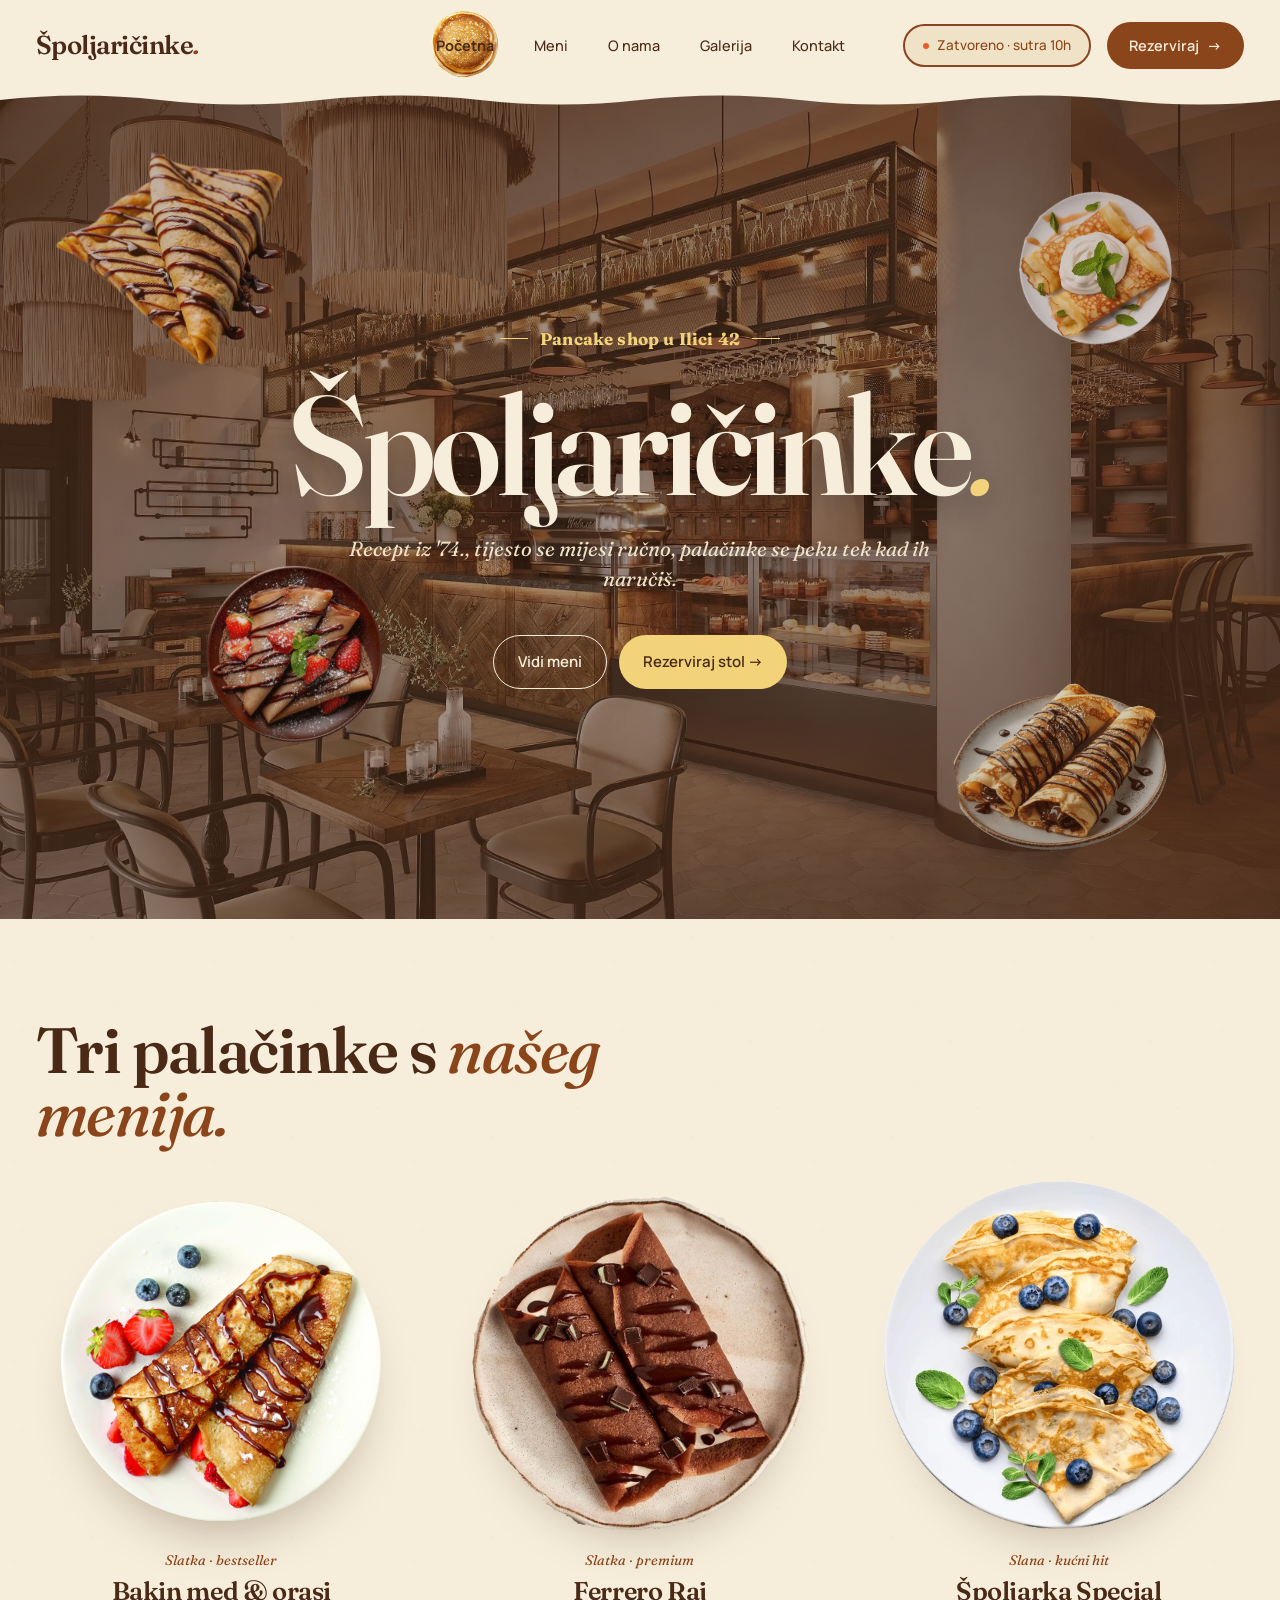
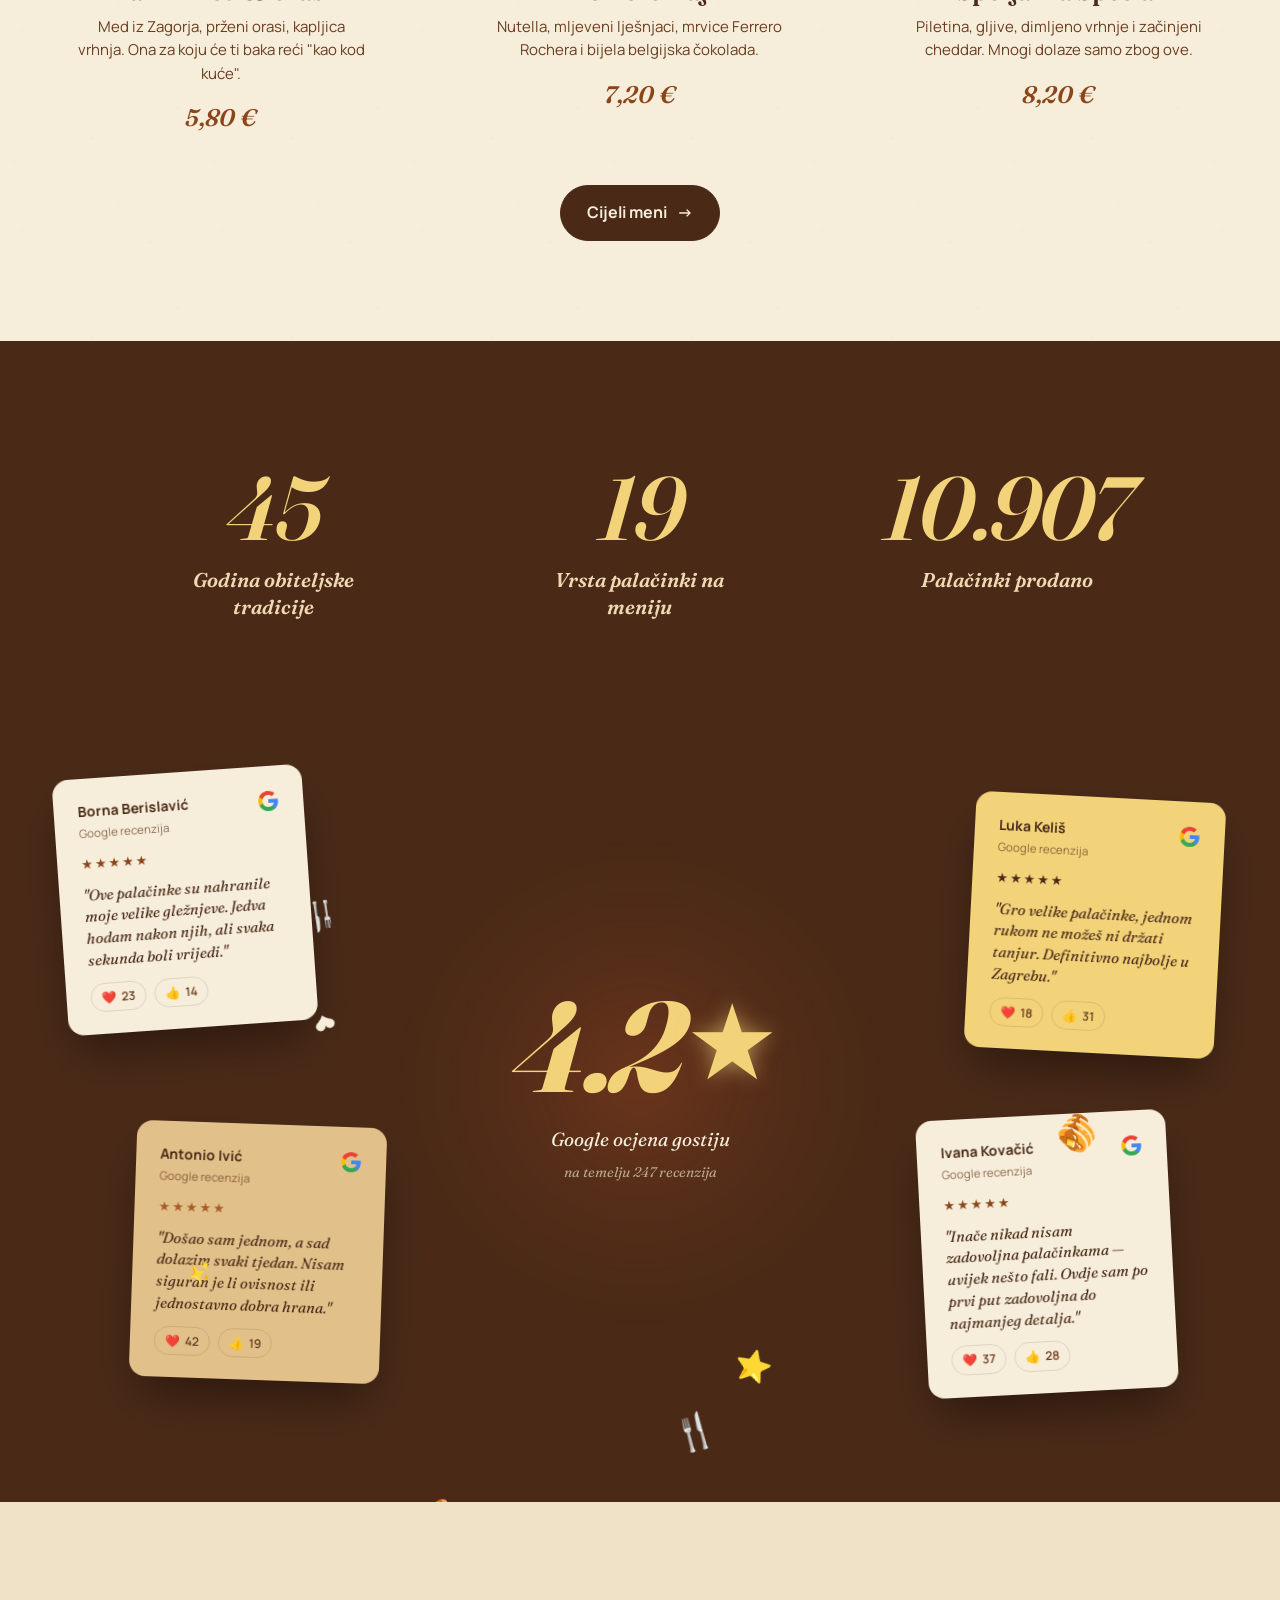
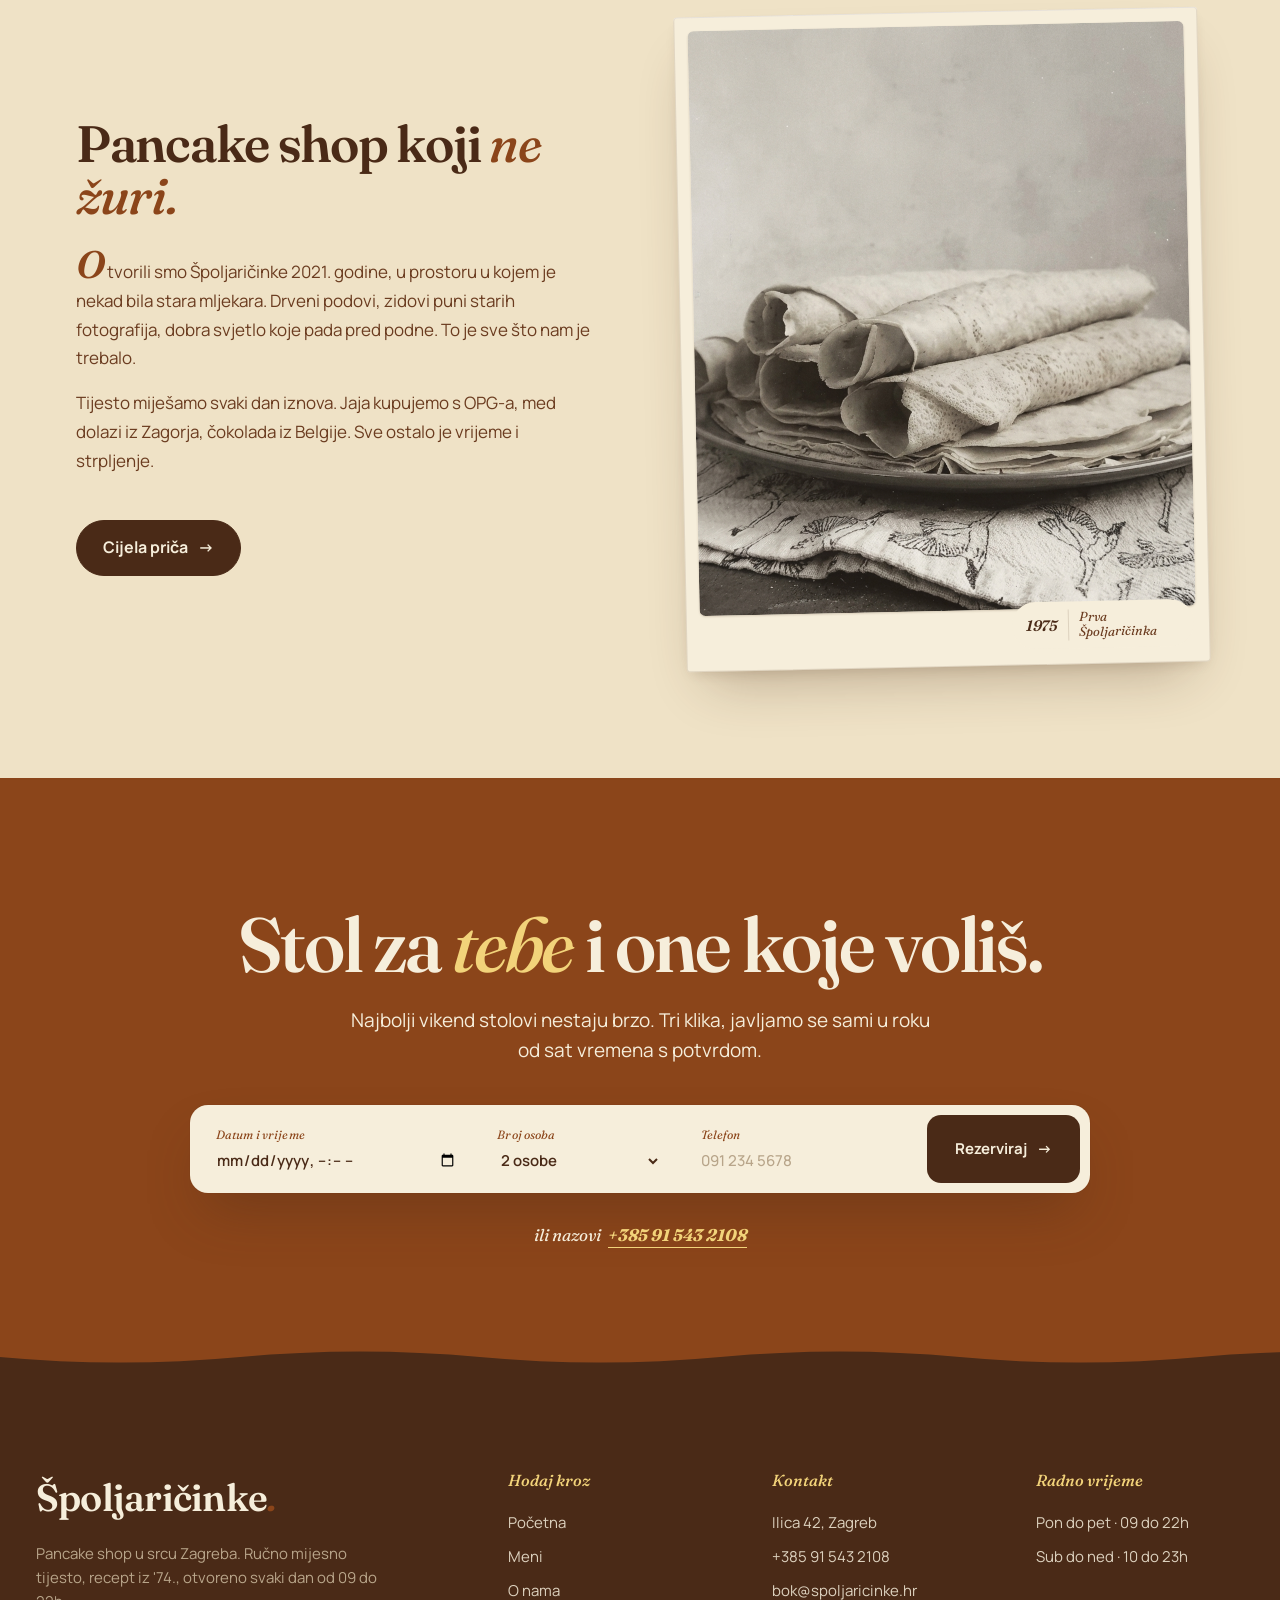
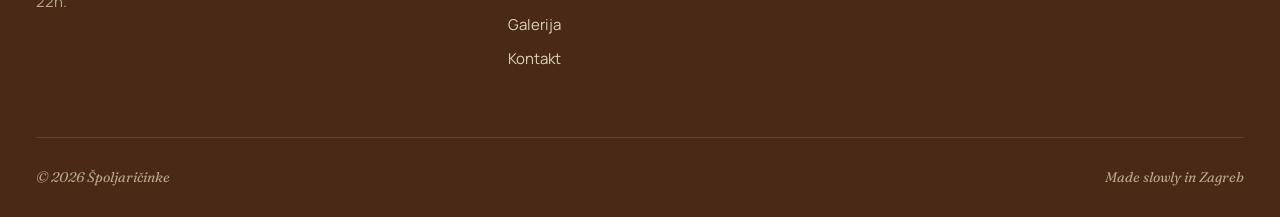
==== commit a7f879ad: "DODATAK" ====
--- a/index.html
+++ b/index.html
@@ -3,10 +3,10 @@
 <head>
   <meta charset="UTF-8" />
   <meta name="viewport" content="width=device-width, initial-scale=1.0" />
-  <title>Špoljaričinke — Pancake shop u Ilici 42</title>
+  <title>Špoljaričinke · Pancake shop u Ilici 42</title>
   <link rel="preconnect" href="https://fonts.googleapis.com">
   <link rel="preconnect" href="https://fonts.gstatic.com" crossorigin>
-  <link href="https://fonts.googleapis.com/css2?family=Caveat:wght@500;700&family=Manrope:wght@400;500;600;700&family=Fraunces:ital,opsz,wght@0,9..144,400;0,9..144,500;0,9..144,600;0,9..144,700;1,9..144,500;1,9..144,600&display=swap" rel="stylesheet">
+  <link href="https://fonts.googleapis.com/css2?family=Manrope:wght@400;500;600;700&family=Fraunces:ital,opsz,wght@0,9..144,400;0,9..144,500;0,9..144,600;0,9..144,700;1,9..144,500;1,9..144,600&display=swap" rel="stylesheet">
   <link rel="stylesheet" href="style.css" />
 </head>
 <body>
@@ -23,7 +23,7 @@
       <li><a href="kontakt.html">Kontakt</a></li>
     </ul>
     <div class="nav-right">
-      <span class="nav-status"><span class="dot"></span><span class="status-text">Otvoreno · 09 — 22h</span></span>
+      <span class="nav-status"><span class="dot"></span><span class="status-text">Otvoreno · 09 do 22h</span></span>
       <a href="kontakt.html" class="book">Rezerviraj <span class="arr">→</span></a>
       <button class="hamburger" id="hamburger" aria-label="Otvori izbornik" aria-expanded="false"><span></span><span></span></button>
     </div>
@@ -37,11 +37,16 @@
       <a href="kontakt.html">Kontakt</a>
     </nav>
     <a href="kontakt.html" class="btn mobile-nav-cta">Rezerviraj stol →</a>
-    <span class="mobile-nav-status"><span class="dot"></span><span class="status-text">Otvoreno · 09 — 22h</span></span>
+    <span class="mobile-nav-status"><span class="dot"></span><span class="status-text">Otvoreno · 09 do 22h</span></span>
   </div>
 
   <!-- HERO — centered spread -->
   <section class="hero">
+    <img class="float p1" src="slike/hero-pg1.png" alt="">
+    <img class="float p2" src="slike/hero-pg2.png" alt="">
+    <img class="float p3" src="slike/hero-pg3.png" alt="">
+    <img class="float p4" src="slike/hero-pg4.png" alt="">
+
     <div class="hero-content">
       <span class="hero-eyebrow">Pancake shop u Ilici 42</span>
       <h1 class="hero-title">Špoljaričinke<i>.</i></h1>
@@ -60,12 +65,12 @@
     </div>
 
     <div class="plates fade-up">
-      <!-- Replace placeholder with <img class="plate-img" src="plates/p1.png" alt=""> when ready -->
+      <!-- Replace placeholder with <img loading="lazy" class="plate-img" src="plates/p1.png" alt=""> when ready -->
       <article class="plate">
         <div class="plate-circle">
-          <img class="plate-img" src="palacinka1.png" alt="Bakin med i orasi">
-        </div>
-        <span class="plate-cat">Slatka — bestseller</span>
+          <img loading="lazy" class="plate-img" src="slike/palacinka1.png" alt="Bakin med i orasi">
+        </div>
+        <span class="plate-cat">Slatka · bestseller</span>
         <h3 class="plate-name">Bakin med &amp; orasi</h3>
         <p class="plate-desc">Med iz Zagorja, prženi orasi, kapljica vrhnja. Ona za koju će ti baka reći "kao kod kuće".</p>
         <span class="plate-price">5,80 €</span>
@@ -73,9 +78,9 @@
 
       <article class="plate">
         <div class="plate-circle">
-          <img class="plate-img" src="palacinka2.png" alt="Ferrero Raj">
-        </div>
-        <span class="plate-cat">Slatka — premium</span>
+          <img loading="lazy" class="plate-img" src="slike/palacinka2.png" alt="Ferrero Raj">
+        </div>
+        <span class="plate-cat">Slatka · premium</span>
         <h3 class="plate-name">Ferrero Raj</h3>
         <p class="plate-desc">Nutella, mljeveni lješnjaci, mrvice Ferrero Rochera i bijela belgijska čokolada.</p>
         <span class="plate-price">7,20 €</span>
@@ -83,9 +88,9 @@
 
       <article class="plate">
         <div class="plate-circle">
-          <img class="plate-img" src="palacinka3.png" alt="Špoljarka Special">
-        </div>
-        <span class="plate-cat">Slana — kućni hit</span>
+          <img loading="lazy" class="plate-img" src="slike/PALACINKA3.png" alt="Špoljarka Special">
+        </div>
+        <span class="plate-cat">Slana · kućni hit</span>
         <h3 class="plate-name">Špoljarka Special</h3>
         <p class="plate-desc">Piletina, gljive, dimljeno vrhnje i začinjeni cheddar. Mnogi dolaze samo zbog ove.</p>
         <span class="plate-price">8,20 €</span>
@@ -121,7 +126,11 @@
           <svg class="rev-g" viewBox="0 0 24 24" xmlns="http://www.w3.org/2000/svg"><path d="M22.56 12.25c0-.78-.07-1.53-.2-2.25H12v4.26h5.92c-.26 1.37-1.04 2.53-2.21 3.31v2.77h3.57c2.08-1.92 3.28-4.74 3.28-8.09z" fill="#4285F4"/><path d="M12 23c2.97 0 5.46-.98 7.28-2.66l-3.57-2.77c-.98.66-2.23 1.06-3.71 1.06-2.86 0-5.29-1.93-6.16-4.53H2.18v2.84C3.99 20.53 7.7 23 12 23z" fill="#34A853"/><path d="M5.84 14.09c-.22-.66-.35-1.36-.35-2.09s.13-1.43.35-2.09V7.07H2.18C1.43 8.55 1 10.22 1 12s.43 3.45 1.18 4.93l2.85-2.22.81-.62z" fill="#FBBC05"/><path d="M12 5.38c1.62 0 3.06.56 4.21 1.64l3.15-3.15C17.45 2.09 14.97 1 12 1 7.7 1 3.99 3.47 2.18 7.07l3.66 2.84c.87-2.6 3.3-4.53 6.16-4.53z" fill="#EA4335"/></svg>
         </div>
         <div class="stars">★★★★★</div>
-        <p>"Najbolje palačinke u Zagrebu. Atmosfera je topla, osoblje stvarno brine."</p>
+        <p>"Ove palačinke su nahranile moje velike gležnjeve. Jedva hodam nakon njih, ali svaka sekunda boli vrijedi."</p>
+        <div class="rev-reactions">
+          <button class="rev-react" aria-label="Sviđa mi se">❤️ <span>23</span></button>
+          <button class="rev-react" aria-label="Korisno">👍 <span>14</span></button>
+        </div>
       </div>
       <div class="review review-2" data-rot="3">
         <div class="rev-header">
@@ -129,7 +138,11 @@
           <svg class="rev-g" viewBox="0 0 24 24" xmlns="http://www.w3.org/2000/svg"><path d="M22.56 12.25c0-.78-.07-1.53-.2-2.25H12v4.26h5.92c-.26 1.37-1.04 2.53-2.21 3.31v2.77h3.57c2.08-1.92 3.28-4.74 3.28-8.09z" fill="#4285F4"/><path d="M12 23c2.97 0 5.46-.98 7.28-2.66l-3.57-2.77c-.98.66-2.23 1.06-3.71 1.06-2.86 0-5.29-1.93-6.16-4.53H2.18v2.84C3.99 20.53 7.7 23 12 23z" fill="#34A853"/><path d="M5.84 14.09c-.22-.66-.35-1.36-.35-2.09s.13-1.43.35-2.09V7.07H2.18C1.43 8.55 1 10.22 1 12s.43 3.45 1.18 4.93l2.85-2.22.81-.62z" fill="#FBBC05"/><path d="M12 5.38c1.62 0 3.06.56 4.21 1.64l3.15-3.15C17.45 2.09 14.97 1 12 1 7.7 1 3.99 3.47 2.18 7.07l3.66 2.84c.87-2.6 3.3-4.53 6.16-4.53z" fill="#EA4335"/></svg>
         </div>
         <div class="stars">★★★★★</div>
-        <p>"Špoljarka Special je nešto što morate probati. Vrijedi svake minute čekanja."</p>
+        <p>"Gro velike palačinke, jednom rukom ne možeš ni držati tanjur. Definitivno najbolje u Zagrebu."</p>
+        <div class="rev-reactions">
+          <button class="rev-react" aria-label="Sviđa mi se">❤️ <span>18</span></button>
+          <button class="rev-react" aria-label="Korisno">👍 <span>31</span></button>
+        </div>
       </div>
 
       <div class="rating-center">
@@ -144,7 +157,11 @@
           <svg class="rev-g" viewBox="0 0 24 24" xmlns="http://www.w3.org/2000/svg"><path d="M22.56 12.25c0-.78-.07-1.53-.2-2.25H12v4.26h5.92c-.26 1.37-1.04 2.53-2.21 3.31v2.77h3.57c2.08-1.92 3.28-4.74 3.28-8.09z" fill="#4285F4"/><path d="M12 23c2.97 0 5.46-.98 7.28-2.66l-3.57-2.77c-.98.66-2.23 1.06-3.71 1.06-2.86 0-5.29-1.93-6.16-4.53H2.18v2.84C3.99 20.53 7.7 23 12 23z" fill="#34A853"/><path d="M5.84 14.09c-.22-.66-.35-1.36-.35-2.09s.13-1.43.35-2.09V7.07H2.18C1.43 8.55 1 10.22 1 12s.43 3.45 1.18 4.93l2.85-2.22.81-.62z" fill="#FBBC05"/><path d="M12 5.38c1.62 0 3.06.56 4.21 1.64l3.15-3.15C17.45 2.09 14.97 1 12 1 7.7 1 3.99 3.47 2.18 7.07l3.66 2.84c.87-2.6 3.3-4.53 6.16-4.53z" fill="#EA4335"/></svg>
         </div>
         <div class="stars">★★★★★</div>
-        <p>"Drveni podovi, miris palačinki, baka Marica koja navrati. Magija."</p>
+        <p>"Došao sam jednom, a sad dolazim svaki tjedan. Nisam siguran je li ovisnost ili jednostavno dobra hrana."</p>
+        <div class="rev-reactions">
+          <button class="rev-react" aria-label="Sviđa mi se">❤️ <span>42</span></button>
+          <button class="rev-react" aria-label="Korisno">👍 <span>19</span></button>
+        </div>
       </div>
       <div class="review review-4" data-rot="-3">
         <div class="rev-header">
@@ -152,7 +169,11 @@
           <svg class="rev-g" viewBox="0 0 24 24" xmlns="http://www.w3.org/2000/svg"><path d="M22.56 12.25c0-.78-.07-1.53-.2-2.25H12v4.26h5.92c-.26 1.37-1.04 2.53-2.21 3.31v2.77h3.57c2.08-1.92 3.28-4.74 3.28-8.09z" fill="#4285F4"/><path d="M12 23c2.97 0 5.46-.98 7.28-2.66l-3.57-2.77c-.98.66-2.23 1.06-3.71 1.06-2.86 0-5.29-1.93-6.16-4.53H2.18v2.84C3.99 20.53 7.7 23 12 23z" fill="#34A853"/><path d="M5.84 14.09c-.22-.66-.35-1.36-.35-2.09s.13-1.43.35-2.09V7.07H2.18C1.43 8.55 1 10.22 1 12s.43 3.45 1.18 4.93l2.85-2.22.81-.62z" fill="#FBBC05"/><path d="M12 5.38c1.62 0 3.06.56 4.21 1.64l3.15-3.15C17.45 2.09 14.97 1 12 1 7.7 1 3.99 3.47 2.18 7.07l3.66 2.84c.87-2.6 3.3-4.53 6.16-4.53z" fill="#EA4335"/></svg>
         </div>
         <div class="stars">★★★★★</div>
-        <p>"Recept stvarno radi razliku. Ovo se ne može dobiti drugdje."</p>
+        <p>"Inače nikad nisam zadovoljna palačinkama — uvijek nešto fali. Ovdje sam po prvi put zadovoljna do najmanjeg detalja."</p>
+        <div class="rev-reactions">
+          <button class="rev-react" aria-label="Sviđa mi se">❤️ <span>37</span></button>
+          <button class="rev-react" aria-label="Korisno">👍 <span>28</span></button>
+        </div>
       </div>
     </div>
   </section>
@@ -168,8 +189,8 @@
 
     <div class="story-media fade-up">
       <div class="story-photo">
-        <span class="ph">[ slika prve palačinke ]</span>
-        <div class="photo-stamp">
+        <img src="slike/prva-palacinka.png" alt="Prva Špoljaričinka, 1975." style="width:100%;height:100%;object-fit:cover;border-radius:6px;">
+        <div class="photo-stamp" aria-hidden="true">
           <span class="stamp-year">1975</span>
           <span class="stamp-label">Prva Špoljaričinka</span>
         </div>
@@ -180,7 +201,7 @@
   <!-- CTA — inline reservation -->
   <section class="cta">
     <div class="cta-inner">
-      <span class="eyebrow fade-up">Rezervacije</span>
+
       <h2 class="fade-up">Stol za <i>tebe</i> i one koje voliš.</h2>
       <p class="fade-up">Najbolji vikend stolovi nestaju brzo. Tri klika, javljamo se sami u roku od sat vremena s potvrdom.</p>
 
@@ -215,7 +236,7 @@
       </form>
 
       <div class="cta-alt fade-up">
-        ili nazovi <a href="tel:+385912345678">+385 91 234 5678</a>
+        ili nazovi <a href="tel:+385915432108">+385 91 543 2108</a>
       </div>
     </div>
   </section>
@@ -238,13 +259,13 @@
       <div class="foot-col">
         <h4>Kontakt</h4>
         <p>Ilica 42, Zagreb</p>
-        <p>+385 91 234 5678</p>
-        <p>hello@spoljaricinke.hr</p>
+        <p>+385 91 543 2108</p>
+        <p>bok@spoljaricinke.hr</p>
       </div>
       <div class="foot-col">
         <h4>Radno vrijeme</h4>
-        <p>Pon — Pet · 09 — 22h</p>
-        <p>Sub — Ned · 10 — 23h</p>
+        <p>Pon do pet · 09 do 22h</p>
+        <p>Sub do ned · 10 do 23h</p>
       </div>
     </div>
     <div class="foot-bottom">
@@ -379,6 +400,41 @@
             }, 1120);
           }, 220 + i * 90);
         });
+
+        // Emoji burst
+        const emojis = ['🥞','❤️','⭐','🍴','🥞','✨','❤️','🍴','⭐','🥞','✨','🍴'];
+        emojis.forEach((emoji, i) => {
+          const el = document.createElement('span');
+          el.className = 'emoji-particle';
+          el.textContent = emoji;
+          ratingBlock.appendChild(el);
+
+          const angle = (i / emojis.length) * 360 + (Math.random() * 24 - 12);
+          const dist  = 280 + Math.random() * 200;
+          const rad   = angle * Math.PI / 180;
+          const tx    = Math.cos(rad) * dist;
+          const ty    = Math.sin(rad) * dist;
+          const rot   = Math.random() * 360 - 180;
+          const scale = 0.7 + Math.random() * 0.7;
+          const delay = 280 + i * 55 + Math.random() * 80;
+          const dur   = 700 + Math.random() * 400;
+
+          el.style.transition = 'none';
+          el.style.transform  = 'translate(-50%, -50%) scale(0)';
+          el.style.opacity    = '0';
+          void el.offsetWidth;
+
+          setTimeout(() => {
+            el.style.transition = `transform ${dur}ms cubic-bezier(0.22,1,0.36,1), opacity 280ms ease-out`;
+            el.style.transform  = `translate(calc(-50% + ${tx}px), calc(-50% + ${ty}px)) scale(${scale}) rotate(${rot}deg)`;
+            el.style.opacity    = '1';
+            setTimeout(() => {
+              el.style.transition = 'opacity 500ms ease-out';
+              el.style.opacity    = '0';
+              setTimeout(() => el.remove(), 550);
+            }, dur + 600 + Math.random() * 300);
+          }, delay);
+        });
       }
 
       const ratingObserver = new IntersectionObserver((entries) => {
@@ -460,6 +516,15 @@
     })();
   </script>
 
+  <script>
+    document.querySelectorAll('.rev-react').forEach(btn => {
+      btn.addEventListener('click', () => {
+        const count = btn.querySelector('span');
+        const active = btn.classList.toggle('active');
+        count.textContent = parseInt(count.textContent) + (active ? 1 : -1);
+      });
+    });
+  </script>
   <script src="nav.js"></script>
 </body>
 </html>
--- a/style.css
+++ b/style.css
@@ -28,11 +28,15 @@
 
 * { margin: 0; padding: 0; box-sizing: border-box; }
 
-html { scroll-behavior: smooth; }
+html { scroll-behavior: smooth; overflow-x: clip; }
 
 body {
   font-family: 'Manrope', system-ui, sans-serif;
-  background: var(--bone);
+  background-color: var(--bone);
+  background-image:
+    url("data:image/svg+xml;utf8,<svg xmlns='http://www.w3.org/2000/svg' width='200' height='200' viewBox='0 0 200 200'><g fill='%238A441F'><circle cx='22' cy='30' r='1' opacity='0.045'/><circle cx='85' cy='14' r='0.8' opacity='0.04'/><circle cx='150' cy='42' r='1.1' opacity='0.05'/><circle cx='52' cy='72' r='1' opacity='0.045'/><circle cx='115' cy='86' r='0.9' opacity='0.045'/><circle cx='178' cy='108' r='1' opacity='0.045'/><circle cx='28' cy='118' r='0.8' opacity='0.04'/><circle cx='92' cy='138' r='1.1' opacity='0.05'/><circle cx='140' cy='152' r='0.9' opacity='0.04'/><circle cx='14' cy='162' r='1' opacity='0.045'/><circle cx='68' cy='178' r='0.8' opacity='0.04'/><circle cx='182' cy='184' r='1' opacity='0.045'/><circle cx='42' cy='190' r='0.7' opacity='0.04'/><circle cx='118' cy='6' r='0.9' opacity='0.045'/><circle cx='160' cy='190' r='0.8' opacity='0.04'/></g></svg>");
+  background-repeat: repeat;
+  background-size: 200px 200px;
   color: var(--ink);
   line-height: 1.6;
   -webkit-font-smoothing: antialiased;
@@ -40,10 +44,29 @@
 
 
 .serif { font-family: 'Fraunces', serif; font-weight: 600; }
-.hand  { font-family: 'Caveat', cursive; }
 
 a { color: inherit; text-decoration: none; }
 button { font: inherit; border: none; background: none; cursor: pointer; }
+
+/* Keyboard focus — visible across all interactive elements */
+a:focus-visible,
+button:focus-visible,
+input:focus-visible,
+select:focus-visible,
+textarea:focus-visible,
+[tabindex]:focus-visible {
+  outline: 2px solid var(--persim);
+  outline-offset: 3px;
+  border-radius: 4px;
+}
+
+.book:focus-visible,
+.btn:focus-visible,
+.form-submit:focus-visible,
+.qf-submit:focus-visible,
+.menu a:focus-visible {
+  outline-offset: 4px;
+}
 
 /* =====================================
    NAV
@@ -58,6 +81,17 @@
   grid-template-columns: 1fr auto 1fr;
   align-items: center;
   gap: 24px;
+  transition: box-shadow 320ms var(--ease);
+  animation: nav-enter 480ms var(--ease) both;
+}
+
+nav.main.scrolled {
+  box-shadow: 0 4px 28px -8px rgba(74, 42, 23, 0.14);
+}
+
+@keyframes nav-enter {
+  from { opacity: 0; transform: translateY(-10px); }
+  to   { opacity: 1; transform: translateY(0); }
 }
 
 nav.main::after {
@@ -78,7 +112,10 @@
   font-weight: 600;
   font-size: 26px;
   letter-spacing: -0.02em;
-}
+  transition: opacity 220ms var(--ease);
+}
+
+.brand:hover { opacity: 0.72; }
 
 .brand i { font-style: italic; color: var(--persim); }
 
@@ -94,11 +131,11 @@
   font-weight: 500;
   padding: 8px 18px;
   border-radius: 999px;
-  transition: background 220ms var(--ease), color 220ms var(--ease);
+  transition: background 220ms var(--ease), color 220ms var(--ease), transform 260ms var(--ease);
   z-index: 1;
 }
 
-.menu a:hover { background: var(--bone-2); }
+.menu a:hover { background: var(--bone-2); transform: translateY(-1px); }
 
 .menu a.on {
   background: transparent;
@@ -116,7 +153,7 @@
   max-width: 92px;
   aspect-ratio: 1 / 1;
   transform: translate(-50%, -50%) rotate(-4deg) scale(1);
-  background-image: url('navbar_selector.png');
+  background-image: url('slike/navbar_selector.png');
   background-repeat: no-repeat;
   background-position: center;
   background-size: contain;
@@ -147,31 +184,37 @@
   display: inline-flex;
   align-items: center;
   gap: 8px;
-  padding: 10px 18px;
-  border: 1.5px solid var(--line);
+  padding: 9px 18px;
+  border: 2px solid #8A441F;
   border-radius: 999px;
   font-family: 'Manrope', sans-serif;
   font-weight: 500;
   font-size: 13.5px;
   color: var(--ink);
-  background: transparent;
-  transition: border-color 280ms var(--ease), background 280ms var(--ease);
+  background: var(--bone-2);
+  transition: border-color 280ms var(--ease), background 280ms var(--ease), color 280ms var(--ease);
   white-space: nowrap;
 }
 
 .nav-status.closed {
-  border-color: rgba(232, 93, 47, 0.45);
-  background: rgba(232, 93, 47, 0.07);
+  border-color: #8A441F;
+  background: var(--bone-2);
+  color: var(--persim);
 }
 
 .nav-status .dot {
-  width: 7px;
-  height: 7px;
-  background: var(--persim);
+  width: 6px;
+  height: 6px;
+  background: #6BCB77;
   border-radius: 50%;
   flex-shrink: 0;
   animation: pulse 2s var(--ease) infinite;
   transition: background 280ms var(--ease);
+}
+
+.nav-status.closed .dot {
+  background: #E85D2F;
+  animation: none;
 }
 
 @keyframes pulse { 50% { opacity: 0.4; } }
@@ -257,7 +300,7 @@
 
   background:
     linear-gradient(135deg, rgba(74, 42, 23, 0.62), rgba(74, 42, 23, 0.40) 50%, rgba(74, 42, 23, 0.72)),
-    url('hero-bg.webp') center/cover no-repeat,
+    url('slike/hero-bg.webp') center/cover no-repeat,
     linear-gradient(135deg, #3A1F0F 0%, #5C2E16 45%, #8B451A 100%);
 }
 
@@ -395,7 +438,7 @@
 /* Position presets — 6 pancakes scattered around the title */
 .float.p1 { --w: 240px; --rot: -14deg;  --delay: 0s;   top: 6%;   left: 5%; }
 .float.p2 { --w: 190px; --rot: 10deg;   --delay: 1.4s; top: 10%;  right: 7%; }
-.float.p3 { --w: 130px; --rot: 20deg;   --delay: 2.6s; bottom: 18%; left: 14%; }
+.float.p3 { --w: 230px; --rot: 20deg;   --delay: 2.6s; bottom: 18%; left: 14%; }
 .float.p4 { --w: 210px; --rot: -8deg;   --delay: 0.6s; bottom: 6%;  right: 9%; }
 .float.p5 { --w: 110px; --rot: 26deg;   --delay: 2s;   top: 44%;  left: 1%; }
 .float.p6 { --w: 130px; --rot: -22deg;  --delay: 3.4s; top: 38%;  right: 2%; }
@@ -823,8 +866,9 @@
   font-family: 'Fraunces', serif;
   font-style: italic;
   font-weight: 400;
-  font-size: 16px;
-  color: var(--soft);
+  font-size: 20px;
+  font-weight: 600;
+  color: var(--peach-2);
   line-height: 1.35;
   max-width: 18ch;
   margin: 0 auto;
@@ -836,7 +880,7 @@
   position: relative;
   max-width: 1280px;
   margin: 140px auto 0;
-  min-height: 520px;
+  min-height: 620px;
   isolation: isolate;
 }
 
@@ -878,10 +922,11 @@
 
 .rating-num .star {
   font-style: normal;
-  font-size: 0.55em;
-  color: var(--persim);
+  font-size: 0.7em;
+  color: var(--butter);
   margin-left: 10px;
   vertical-align: 0.18em;
+  text-shadow: 0 0 20px rgba(242, 211, 122, 0.6);
 }
 
 .rating-label {
@@ -966,9 +1011,9 @@
   margin: 0;
 }
 
-.review-1 { top: 0;    left: 2%;  background: var(--bone); }
-.review-2 { top: 6%;   right: 2%; background: var(--butter); }
-.review-3 { bottom: 4%; left: 8%;  background: var(--peach); }
+.review-1 { top: 0;     left: 2%;  background: var(--bone); }
+.review-2 { top: 4%;    right: 2%; background: var(--butter); }
+.review-3 { bottom: 2%; left: 8%;  background: var(--peach); }
 .review-4 { bottom: 0;  right: 6%; background: var(--bone); }
 
 .review-2 .stars { color: var(--ink); }
@@ -980,6 +1025,54 @@
 .review-4.placed:hover { transform: rotate(-1deg) translateY(-6px) scale(1.03); }
 
 .review:hover { box-shadow: 0 36px 60px -10px rgba(0, 0, 0, 0.55); }
+
+.rev-reactions {
+  display: flex;
+  gap: 8px;
+  margin-top: 12px;
+}
+
+.rev-react {
+  display: inline-flex;
+  align-items: center;
+  gap: 5px;
+  padding: 4px 10px;
+  border-radius: 999px;
+  border: 1.5px solid var(--line);
+  background: transparent;
+  font-family: 'Manrope', sans-serif;
+  font-size: 12px;
+  font-weight: 600;
+  color: var(--ink-2);
+  cursor: pointer;
+  transition: background 180ms var(--ease), border-color 180ms var(--ease), color 180ms var(--ease), transform 180ms var(--ease);
+  user-select: none;
+}
+
+.rev-react:hover {
+  background: var(--peach-2);
+  border-color: var(--peach);
+}
+
+.rev-react.active {
+  background: var(--peach-2);
+  border-color: var(--persim);
+  color: var(--ink);
+}
+
+.rev-react.active { transform: scale(1.05); }
+
+.emoji-particle {
+  position: absolute;
+  top: 50%;
+  left: 50%;
+  font-size: 26px;
+  pointer-events: none;
+  z-index: 10;
+  user-select: none;
+  will-change: transform, opacity;
+  line-height: 1;
+}
 
 @media (max-width: 900px) {
   .stats { padding: 80px 24px; }
@@ -1089,6 +1182,9 @@
   grid-template-columns: 1fr 1fr;
   gap: 80px;
   align-items: center;
+  background: var(--bone-2);
+  box-shadow: 0 0 0 100vmax var(--bone-2);
+  clip-path: inset(0 -100vmax);
 }
 
 .story-text h2 {
@@ -1148,32 +1244,23 @@
 /* Photo album label — horizontal tag */
 .photo-stamp {
   position: absolute;
-  bottom: -14px;
-  right: 18px;
-  background: var(--butter);
-  padding: 8px 16px;
-  border-radius: 3px;
-  border: 1px solid rgba(74, 42, 23, 0.22);
+  bottom: 16px;
+  right: 16px;
+  background: var(--bone);
+  padding: 8px 14px;
+  border-radius: 999px;
   display: inline-flex;
   align-items: center;
-  gap: 14px;
-  transform: rotate(-1.5deg);
-  box-shadow: 0 8px 16px -6px rgba(74, 42, 23, 0.28);
+  gap: 10px;
   z-index: 3;
-  transition: transform 320ms var(--ease), box-shadow 320ms var(--ease);
-  cursor: default;
-}
-
-.photo-stamp:hover {
-  transform: rotate(-0.5deg) translateY(-2px);
-  box-shadow: 0 12px 22px -6px rgba(74, 42, 23, 0.35);
+  pointer-events: none;
 }
 
 .photo-stamp .stamp-year {
   font-family: 'Fraunces', serif;
-  font-weight: 700;
-  font-style: italic;
-  font-size: 22px;
+  font-weight: 600;
+  font-style: italic;
+  font-size: 15px;
   line-height: 1;
   color: var(--ink);
   letter-spacing: -0.01em;
@@ -1183,9 +1270,9 @@
   font-family: 'Fraunces', serif;
   font-style: italic;
   font-size: 13px;
-  color: var(--ink);
-  border-left: 1px solid rgba(74, 42, 23, 0.3);
-  padding-left: 14px;
+  color: var(--ink-2);
+  border-left: 1px solid var(--line);
+  padding-left: 10px;
   line-height: 1.2;
   max-width: 14ch;
 }
@@ -1197,13 +1284,40 @@
 .story-photo {
   position: relative;
   aspect-ratio: 4 / 5;
-  background:
-    radial-gradient(circle at 30% 30%, var(--peach-2) 0%, var(--bone-2) 70%, var(--peach) 100%);
-  border-radius: 6px;
+  background: var(--bone);
+  padding: 14px 14px 56px;
+  border-radius: 4px;
   display: flex;
   align-items: center;
   justify-content: center;
-  box-shadow: 0 22px 44px -16px rgba(74, 42, 23, 0.22);
+  box-shadow:
+    0 1px 0 rgba(255, 255, 255, 0.7) inset,
+    0 30px 56px -22px rgba(74, 42, 23, 0.32),
+    0 6px 14px -6px rgba(74, 42, 23, 0.18);
+  transform: rotate(-1.2deg);
+  transition: transform 520ms var(--ease), box-shadow 520ms var(--ease);
+}
+
+.story-photo::before {
+  content: '';
+  position: absolute;
+  inset: 0;
+  border: 1px solid rgba(74, 42, 23, 0.12);
+  border-radius: inherit;
+  pointer-events: none;
+}
+
+.story-photo > img {
+  border-radius: 2px;
+  box-shadow: 0 1px 2px rgba(74, 42, 23, 0.18);
+}
+
+.story-media:hover .story-photo {
+  transform: rotate(-0.4deg) translateY(-4px);
+  box-shadow:
+    0 1px 0 rgba(255, 255, 255, 0.7) inset,
+    0 40px 70px -22px rgba(74, 42, 23, 0.38),
+    0 10px 20px -8px rgba(74, 42, 23, 0.22);
 }
 
 .story-photo .ph {
@@ -1452,88 +1566,6 @@
 }
 
 /* =====================================
-   STORY PAGE (long form)
-   ===================================== */
-.story-page {
-  padding: 80px 36px 100px;
-  max-width: 800px;
-  margin: 0 auto;
-}
-
-.story-chapter { margin-bottom: 80px; }
-
-.story-chapter h2 {
-  font-family: 'Fraunces', serif;
-  font-weight: 600;
-  font-size: clamp(2rem, 4vw, 3rem);
-  line-height: 1;
-  letter-spacing: -0.02em;
-  margin-bottom: 24px;
-}
-
-.story-chapter h2 i { font-style: italic; color: var(--persim); font-weight: 500; }
-
-.story-chapter p {
-  font-size: 18px;
-  line-height: 1.7;
-  color: var(--ink-2);
-  margin-bottom: 16px;
-}
-
-.story-chapter p strong { color: var(--ink); font-weight: 600; }
-
-.pull-quote {
-  margin: 56px -40px;
-  padding: 40px;
-  background: var(--bone-2);
-  border-radius: 8px;
-  position: relative;
-}
-
-.pull-quote p {
-  font-family: 'Fraunces', serif;
-  font-weight: 500;
-  font-style: italic;
-  font-size: clamp(1.6rem, 2.6vw, 2.2rem);
-  line-height: 1.25;
-  color: var(--ink);
-  letter-spacing: -0.01em;
-  margin: 0;
-}
-
-.pull-quote .by {
-  display: block;
-  margin-top: 16px;
-  font-family: 'Fraunces', serif;
-  font-style: italic;
-  font-size: 14px;
-  color: var(--persim);
-}
-
-.story-photo {
-  margin: 40px 0;
-  aspect-ratio: 16 / 10;
-  background: var(--bone-2);
-  border-radius: 4px;
-  display: flex;
-  align-items: center;
-  justify-content: center;
-  color: var(--ink-2);
-  font-style: italic;
-  font-size: 14px;
-  position: relative;
-}
-
-.story-photo::after {
-  content: '';
-  position: absolute;
-  inset: 0;
-  background: repeating-linear-gradient(45deg, transparent 0 14px, rgba(74, 42, 23, 0.04) 14px 15px);
-  pointer-events: none;
-  border-radius: 4px;
-}
-
-/* =====================================
    CONTACT PAGE
    ===================================== */
 .contact-page {
@@ -1607,13 +1639,72 @@
   pointer-events: none;
 }
 
+/* Socials list */
+.socials {
+  display: flex;
+  flex-direction: column;
+  gap: 12px;
+  margin-top: 6px;
+}
+
+.social {
+  display: inline-flex;
+  align-items: center;
+  gap: 14px;
+  font-family: 'Fraunces', serif;
+  font-weight: 600;
+  font-size: clamp(1.1rem, 1.8vw, 1.4rem);
+  letter-spacing: -0.005em;
+  color: var(--ink);
+  transition: color 220ms var(--ease), transform 220ms var(--ease);
+  text-decoration: none;
+}
+
+.social svg {
+  width: 22px;
+  height: 22px;
+  color: var(--persim);
+  flex-shrink: 0;
+  transition: color 220ms var(--ease);
+}
+
+.social:hover { color: var(--persim); transform: translateX(3px); }
+.social:hover svg { color: var(--ink); }
+
+/* Google Maps embed */
+.map-embed {
+  margin-top: 32px;
+  aspect-ratio: 16 / 10;
+  border-radius: 6px;
+  overflow: hidden;
+  background: var(--bone-2);
+  box-shadow: 0 22px 44px -18px rgba(74, 42, 23, 0.28);
+  border: 1px solid var(--line);
+}
+
+.map-embed iframe {
+  display: block;
+  width: 100%;
+  height: 100%;
+  border: 0;
+  filter: sepia(0.18) saturate(0.85) hue-rotate(-6deg);
+  transition: filter 320ms var(--ease);
+}
+
+.map-embed:hover iframe {
+  filter: none;
+}
+
 .form-card {
   background: var(--peach-2);
   color: var(--ink);
-  padding: 48px 44px;
+  padding: 36px 36px;
   border-radius: var(--r-lg);
   position: relative;
   box-shadow: 0 30px 60px -30px rgba(139, 69, 26, 0.25);
+  align-self: start;
+  position: sticky;
+  top: 110px;
 }
 
 .form-card h2 {
@@ -1636,8 +1727,8 @@
   font-size: 16px;
 }
 
-.form-row { display: grid; grid-template-columns: 1fr 1fr; gap: 16px; }
-.form-group { margin-bottom: 18px; }
+.form-row { display: grid; grid-template-columns: 1fr 1fr; gap: 14px; }
+.form-group { margin-bottom: 14px; }
 
 .form-group label {
   display: block;
@@ -1673,7 +1764,7 @@
   transform: translateY(-1px);
 }
 
-.form-group textarea { resize: vertical; min-height: 90px; }
+.form-group textarea { resize: vertical; min-height: 64px; }
 
 .form-submit {
   width: 100%;
@@ -1689,6 +1780,33 @@
 }
 
 .form-submit:hover { background: var(--persim); transform: translateY(-2px); }
+
+/* Inline success state — replaces alert() */
+.form-success {
+  text-align: center;
+  padding: 32px 8px;
+  background: var(--bone);
+  border-radius: var(--r-md);
+  border: 1.5px dashed var(--persim);
+}
+
+.form-success h3 {
+  font-family: 'Fraunces', serif;
+  font-weight: 600;
+  font-style: italic;
+  font-size: clamp(1.6rem, 2.6vw, 2.2rem);
+  color: var(--ink);
+  margin-bottom: 12px;
+  letter-spacing: -0.015em;
+}
+
+.form-success p {
+  font-family: 'Fraunces', serif;
+  font-style: italic;
+  font-size: 17px;
+  color: var(--ink-2);
+  margin: 0;
+}
 
 /* =====================================
    COOKBOOK — Meni stranica
@@ -1706,6 +1824,17 @@
 
 .cb-section:last-child { border-bottom: none; }
 
+.cb-section:nth-of-type(2) {
+  background: var(--bone-2);
+  box-shadow: 0 0 0 100vmax var(--bone-2);
+  clip-path: inset(0 -100vmax);
+  padding-left: 36px;
+  padding-right: 36px;
+  margin-left: -36px;
+  margin-right: -36px;
+  border-bottom: none;
+}
+
 .cb-section-head {
   position: relative;
   text-align: center;
@@ -1783,7 +1912,7 @@
   max-width: 380px;
   width: 100%;
   margin: 0 auto;
-  border-radius: 50%;
+  border-radius: 58% 42% 55% 45% / 50% 55% 45% 50%;
   background:
     radial-gradient(circle, transparent 76%, rgba(74, 42, 23, 0.08) 78%, transparent 80%),
     radial-gradient(circle at 30% 30%, var(--cream) 0%, var(--bone-2) 70%, var(--peach-2) 100%);
@@ -1804,8 +1933,44 @@
 .cb-recipe-img img {
   width: 100%;
   height: 100%;
-  border-radius: 50%;
+  border-radius: inherit;
   object-fit: cover;
+}
+
+/* Each pancake has a different irregular shape */
+.cb-recipe:nth-of-type(1)  .cb-recipe-img { border-radius: 58% 42% 55% 45% / 50% 55% 45% 50%; }
+.cb-recipe:nth-of-type(2)  .cb-recipe-img { border-radius: 45% 55% 52% 48% / 55% 45% 55% 45%; }
+.cb-recipe:nth-of-type(3)  .cb-recipe-img { border-radius: 52% 48% 60% 40% / 48% 52% 48% 52%; }
+.cb-recipe:nth-of-type(4)  .cb-recipe-img { border-radius: 60% 40% 45% 55% / 50% 50% 60% 40%; }
+.cb-recipe:nth-of-type(5)  .cb-recipe-img { border-radius: 48% 52% 60% 40% / 55% 45% 50% 50%; }
+.cb-recipe:nth-of-type(6)  .cb-recipe-img { border-radius: 55% 45% 48% 52% / 60% 40% 55% 45%; }
+.cb-recipe:nth-of-type(7)  .cb-recipe-img { border-radius: 42% 58% 50% 50% / 45% 55% 50% 50%; }
+.cb-recipe:nth-of-type(8)  .cb-recipe-img { border-radius: 50% 50% 58% 42% / 55% 45% 60% 40%; }
+.cb-recipe:nth-of-type(9)  .cb-recipe-img { border-radius: 56% 44% 50% 50% / 48% 52% 55% 45%; }
+.cb-recipe:nth-of-type(10) .cb-recipe-img { border-radius: 48% 52% 45% 55% / 60% 40% 50% 50%; }
+.cb-recipe:nth-of-type(11) .cb-recipe-img { border-radius: 52% 48% 55% 45% / 45% 55% 48% 52%; }
+
+.recipe-badge {
+  position: absolute;
+  bottom: 18%;
+  right: -18px;
+  background: var(--butter);
+  color: var(--ink);
+  font-family: 'Fraunces', serif;
+  font-style: normal;
+  font-weight: 600;
+  font-size: 13px;
+  letter-spacing: 0.01em;
+  padding: 10px 18px;
+  border-radius: 999px;
+  border: 2px solid var(--ink);
+  white-space: nowrap;
+  pointer-events: none;
+  transition: transform 280ms var(--ease);
+}
+
+.cb-recipe-img:hover .recipe-badge {
+  transform: translateY(-3px);
 }
 
 .cb-recipe:nth-of-type(odd) .cb-recipe-img  { --rot: -2deg; }
@@ -1876,27 +2041,26 @@
   list-style: none;
   padding: 0;
   margin: 0;
-  max-width: 32ch;
+  display: flex;
+  flex-wrap: wrap;
+  gap: 7px;
 }
 
 .cb-ingredients li {
-  padding: 8px 0;
-  border-bottom: 1px solid var(--line);
-  font-family: 'Manrope', sans-serif;
-  font-size: 14.5px;
+  font-family: 'Fraunces', serif;
+  font-style: italic;
+  font-size: 13.5px;
   color: var(--ink);
-  display: flex;
-  align-items: center;
-  gap: 10px;
-}
-
-.cb-ingredients li::before {
-  content: '';
-  width: 4px;
-  height: 4px;
-  background: var(--persim);
-  border-radius: 50%;
-  flex-shrink: 0;
+  padding: 5px 14px;
+  border: 1px solid var(--peach);
+  border-radius: 999px;
+  background: transparent;
+  transition: background 200ms var(--ease), border-color 200ms var(--ease);
+}
+
+.cb-ingredients li:hover {
+  background: var(--peach-2);
+  border-color: var(--persim);
 }
 
 .cb-price {
@@ -2311,92 +2475,6 @@
 }
 
 /* =====================================
-   FRIENDLY BITS — stickers, bubbles, squiggles
-   ===================================== */
-
-/* Hand-placed sticker badge (rotated, Caveat) */
-.sticker {
-  display: inline-flex;
-  align-items: center;
-  gap: 6px;
-  background: var(--butter);
-  color: var(--ink);
-  font-family: 'Caveat', cursive;
-  font-size: 22px;
-  padding: 6px 18px;
-  border-radius: 999px;
-  transform: rotate(-4deg);
-  box-shadow: 0 6px 14px -4px rgba(74, 42, 23, 0.18);
-}
-
-.sticker.peach { background: var(--peach); }
-.sticker.persim { background: var(--persim); color: var(--bone); }
-.sticker.mint { background: var(--mint); }
-.sticker svg { width: 14px; height: 14px; }
-
-/* Speech bubble */
-.bubble {
-  position: relative;
-  background: var(--peach-2);
-  color: var(--ink);
-  padding: 32px 36px;
-  border-radius: var(--r-lg);
-}
-
-.bubble::after {
-  content: '';
-  position: absolute;
-  bottom: -14px;
-  left: 56px;
-  width: 28px;
-  height: 28px;
-  background: var(--peach-2);
-  border-radius: 0 0 0 16px;
-  transform: rotate(-12deg) skew(-8deg, -4deg);
-}
-
-/* Hand-drawn squiggle SVG divider */
-.squiggle {
-  display: block;
-  margin: 0 auto;
-  width: 140px;
-  height: 28px;
-  color: var(--persim);
-  opacity: 0.7;
-}
-
-.squiggle svg { width: 100%; height: 100%; }
-
-.squiggle-section {
-  padding: 36px 0;
-  text-align: center;
-}
-
-
-/* Refined pull-quote = bubble */
-.pull-quote {
-  margin: 56px 0;
-  padding: 40px 44px;
-  background: var(--peach-2);
-  border-radius: var(--r-lg);
-  position: relative;
-}
-
-.pull-quote::after {
-  content: '';
-  position: absolute;
-  bottom: -16px;
-  left: 64px;
-  width: 36px;
-  height: 36px;
-  background: var(--peach-2);
-  border-radius: 0 0 0 18px;
-  transform: rotate(-14deg) skew(-6deg, -4deg);
-}
-
-/* Promise strip: same warmth via butter heading already */
-
-/* =====================================
    REVEALS
    ===================================== */
 .fade-up {
@@ -2437,8 +2515,11 @@
   display: none;
   flex-direction: column;
   justify-content: center;
+  align-items: center;
   gap: 5px;
-  padding: 8px;
+  padding: 12px;
+  min-width: 44px;
+  min-height: 44px;
   background: none;
   border: none;
   cursor: pointer;
@@ -2552,3 +2633,376 @@
   .form-card { padding: 32px 24px; }
   .form-row { grid-template-columns: 1fr; }
 }
+
+/* =====================================
+   O NAMA PAGE
+   ===================================== */
+
+.about-kicker {
+  text-align: center;
+  padding: 72px 36px 56px;
+  max-width: 860px;
+  margin: 0 auto;
+}
+
+.about-kicker p {
+  font-family: 'Fraunces', serif;
+  font-style: italic;
+  font-weight: 500;
+  font-size: clamp(2.2rem, 5vw, 4rem);
+  line-height: 1.15;
+  letter-spacing: -0.025em;
+  color: var(--ink);
+  margin: 0;
+}
+
+.about-kicker p i { color: var(--persim); }
+
+/* Story split sections */
+.story-splits-wrap {
+  max-width: 1320px;
+  margin: 0 auto;
+  padding: 60px 36px 80px;
+  background: var(--bone-2);
+  box-shadow: 0 0 0 100vmax var(--bone-2);
+  clip-path: inset(0 -100vmax);
+}
+
+.story-split-row {
+  display: grid;
+  grid-template-columns: 1fr 1fr;
+  gap: 80px;
+  align-items: center;
+  padding: 80px 0;
+}
+
+.story-split-row + .story-split-row {
+  border-top: 1px solid var(--line);
+}
+
+/* Flip: text stays first in DOM, moves to right column visually */
+.story-split-row.flip .split-text  { grid-column: 2; grid-row: 1; }
+.story-split-row.flip .split-photo { grid-column: 1; grid-row: 1; }
+
+.split-text { position: relative; }
+
+/* Ghost year watermark */
+.split-year {
+  font-family: 'Fraunces', serif;
+  font-weight: 600;
+  font-style: italic;
+  font-size: clamp(6rem, 16vw, 13rem);
+  line-height: 0.85;
+  color: var(--peach);
+  opacity: 0.55;
+  pointer-events: none;
+  user-select: none;
+  position: absolute;
+  top: -0.22em;
+  left: -0.06em;
+  z-index: 0;
+  letter-spacing: -0.04em;
+}
+
+.split-text .eyebrow,
+.split-text h2,
+.split-text p { position: relative; z-index: 1; }
+
+.split-text h2 {
+  font-family: 'Fraunces', serif;
+  font-weight: 600;
+  font-size: clamp(1.8rem, 3.2vw, 2.7rem);
+  line-height: 1.02;
+  letter-spacing: -0.025em;
+  color: var(--ink);
+  margin: 8px 0 24px;
+}
+
+.split-text h2 i { font-style: italic; color: var(--persim); font-weight: 500; }
+
+.split-text p {
+  font-size: 17px;
+  line-height: 1.72;
+  color: var(--ink-2);
+  margin-bottom: 16px;
+  max-width: 52ch;
+}
+
+/* Photo placeholder frame */
+.split-photo { position: relative; }
+
+.about-photo {
+  position: relative;
+  aspect-ratio: 4 / 5;
+  background: radial-gradient(circle at 28% 25%, var(--peach-2) 0%, var(--bone-2) 60%, var(--peach) 100%);
+  border-radius: 6px;
+  overflow: hidden;
+  box-shadow: 0 28px 52px -18px rgba(74, 42, 23, 0.28);
+}
+
+.about-photo::after {
+  content: '';
+  position: absolute;
+  inset: 0;
+  background: repeating-linear-gradient(45deg, transparent 0 14px, rgba(74, 42, 23, 0.035) 14px 15px);
+  pointer-events: none;
+  z-index: 1;
+}
+
+.about-photo .ph-label {
+  position: absolute;
+  bottom: 0;
+  left: 0;
+  right: 0;
+  padding: 36px 22px 20px;
+  background: linear-gradient(to top, rgba(74, 42, 23, 0.46) 0%, transparent 100%);
+  font-family: 'Fraunces', serif;
+  font-style: italic;
+  font-size: 14px;
+  color: var(--bone);
+  text-align: right;
+  z-index: 2;
+}
+
+/* =====================================
+   RECOGNITIONS — layered press section
+   ===================================== */
+.recognitions {
+  background: var(--ink);
+  color: var(--bone);
+  padding: 110px 36px;
+}
+
+.recog-inner {
+  max-width: 1100px;
+  margin: 0 auto;
+}
+
+.recog-eyebrow {
+  display: block;
+  font-family: 'Fraunces', serif;
+  font-style: italic;
+  font-weight: 500;
+  font-size: 14px;
+  color: var(--butter);
+  letter-spacing: 0.18em;
+  text-transform: uppercase;
+  text-align: center;
+  margin-bottom: 48px;
+}
+
+/* Hero quote */
+.recog-hero {
+  text-align: center;
+  margin: 0 auto 72px;
+  max-width: 920px;
+  position: relative;
+}
+
+.recog-hero::before {
+  content: '"';
+  position: absolute;
+  top: -30px;
+  left: 50%;
+  transform: translateX(-50%);
+  font-family: 'Fraunces', serif;
+  font-style: italic;
+  font-size: 80px;
+  line-height: 1;
+  color: var(--persim);
+  opacity: 0.55;
+}
+
+.recog-hero p {
+  font-family: 'Fraunces', serif;
+  font-weight: 500;
+  font-size: clamp(1.8rem, 3.6vw, 3rem);
+  line-height: 1.18;
+  letter-spacing: -0.02em;
+  color: var(--bone);
+  margin: 0 0 26px;
+}
+
+.recog-hero p i { color: var(--butter); font-style: italic; }
+
+.recog-hero cite {
+  font-family: 'Fraunces', serif;
+  font-style: italic;
+  font-size: 15px;
+  color: var(--soft);
+  display: inline-flex;
+  align-items: center;
+  gap: 10px;
+}
+
+.recog-hero .recog-pub {
+  color: var(--butter);
+  font-weight: 600;
+}
+
+.recog-hero .recog-dot { opacity: 0.5; }
+
+/* Numbers strip — asymmetric: featured rating + 3 supporting stats */
+.recog-numbers {
+  display: grid;
+  grid-template-columns: 1.1fr 1.9fr;
+  gap: 48px;
+  align-items: center;
+  border-top: 1px solid rgba(246, 238, 219, 0.18);
+  border-bottom: 1px solid rgba(246, 238, 219, 0.18);
+  padding: 44px 0;
+  margin-bottom: 56px;
+}
+
+.recog-stat--featured {
+  text-align: left;
+  border-right: 1px solid rgba(246, 238, 219, 0.18);
+  padding-right: 32px;
+}
+
+.recog-stat--featured .recog-stat-num {
+  font-size: clamp(3.6rem, 7vw, 6.4rem);
+  margin-bottom: 12px;
+}
+
+.recog-stat--featured .recog-stat-label {
+  font-size: 17px;
+}
+
+.recog-stat-group {
+  display: grid;
+  grid-template-columns: repeat(3, 1fr);
+  gap: 0;
+}
+
+.recog-stat {
+  text-align: center;
+  padding: 0 20px;
+  border-right: 1px solid rgba(246, 238, 219, 0.12);
+}
+
+.recog-stat-group .recog-stat:last-child { border-right: none; }
+
+.recog-stat-num {
+  font-family: 'Fraunces', serif;
+  font-weight: 600;
+  font-style: italic;
+  font-size: clamp(2.4rem, 4.4vw, 3.6rem);
+  line-height: 1;
+  letter-spacing: -0.025em;
+  color: var(--butter);
+  display: block;
+  margin-bottom: 8px;
+}
+
+.recog-stat-star {
+  font-style: normal;
+  font-size: 0.7em;
+  color: var(--butter);
+  margin-left: 4px;
+  vertical-align: 0.15em;
+  text-shadow: 0 0 16px rgba(242, 211, 122, 0.5);
+}
+
+.recog-stat-label {
+  font-family: 'Fraunces', serif;
+  font-style: italic;
+  font-weight: 600;
+  font-size: 16px;
+  color: var(--peach-2);
+  letter-spacing: 0.01em;
+  display: block;
+  line-height: 1.35;
+}
+
+/* Press list */
+.recog-list {
+  max-width: 900px;
+  margin: 0 auto;
+}
+
+.recog-list-label {
+  display: block;
+  font-family: 'Fraunces', serif;
+  font-style: italic;
+  font-size: 13px;
+  color: var(--butter);
+  letter-spacing: 0.14em;
+  text-transform: uppercase;
+  margin-bottom: 16px;
+  text-align: center;
+}
+
+.recog-list ul {
+  list-style: none;
+  padding: 0;
+  margin: 0;
+}
+
+.recog-list li {
+  display: flex;
+  align-items: baseline;
+  justify-content: space-between;
+  gap: 24px;
+  padding: 18px 4px;
+  border-bottom: 1px dashed rgba(246, 238, 219, 0.16);
+  font-family: 'Fraunces', serif;
+  font-style: italic;
+  font-size: 15.5px;
+  color: var(--soft);
+  line-height: 1.4;
+  transition: padding 280ms var(--ease), color 280ms var(--ease);
+}
+
+.recog-list li:hover { padding-left: 14px; color: var(--bone); }
+.recog-list li:last-child { border-bottom: none; }
+
+.recog-list li b {
+  color: var(--bone);
+  font-style: normal;
+  font-weight: 600;
+  margin-right: 8px;
+}
+
+.recog-list li span {
+  color: var(--butter);
+  font-size: 13px;
+  flex-shrink: 0;
+  letter-spacing: 0.04em;
+}
+
+@media (max-width: 760px) {
+  .recog-numbers { grid-template-columns: 1fr; gap: 32px; padding: 32px 0; }
+  .recog-stat--featured { border-right: none; border-bottom: 1px solid rgba(246, 238, 219, 0.18); padding-right: 0; padding-bottom: 28px; text-align: center; }
+  .recog-list li { flex-wrap: wrap; gap: 6px 12px; }
+}
+
+@media (max-width: 480px) {
+  .recognitions { padding: 80px 22px; }
+  .recog-stat-group { grid-template-columns: 1fr; gap: 20px; }
+  .recog-stat { border-right: none !important; padding: 12px 0; border-top: 1px solid rgba(246, 238, 219, 0.1); }
+  .recog-stat-group .recog-stat:first-child { border-top: none; }
+}
+
+/* O nama responsive */
+@media (max-width: 960px) {
+  .story-splits-wrap { padding: 0 28px 60px; }
+  .story-split-row {
+    grid-template-columns: 1fr;
+    gap: 36px;
+    padding: 60px 0;
+  }
+  .story-split-row.flip .split-text,
+  .story-split-row.flip .split-photo { grid-column: auto; grid-row: auto; }
+  .about-photo { aspect-ratio: 16 / 9; }
+  .ing-grid { grid-template-columns: repeat(3, 1fr); }
+}
+
+@media (max-width: 640px) {
+  .about-kicker { padding: 44px 20px 32px; }
+  .story-splits-wrap { padding: 0 20px 48px; }
+  .about-quote { padding: 64px 20px; }
+  .about-ingredients { padding: 44px 20px; }
+  .ing-grid { grid-template-columns: repeat(2, 1fr); }
+  .split-year { opacity: 0.07; }
+}
